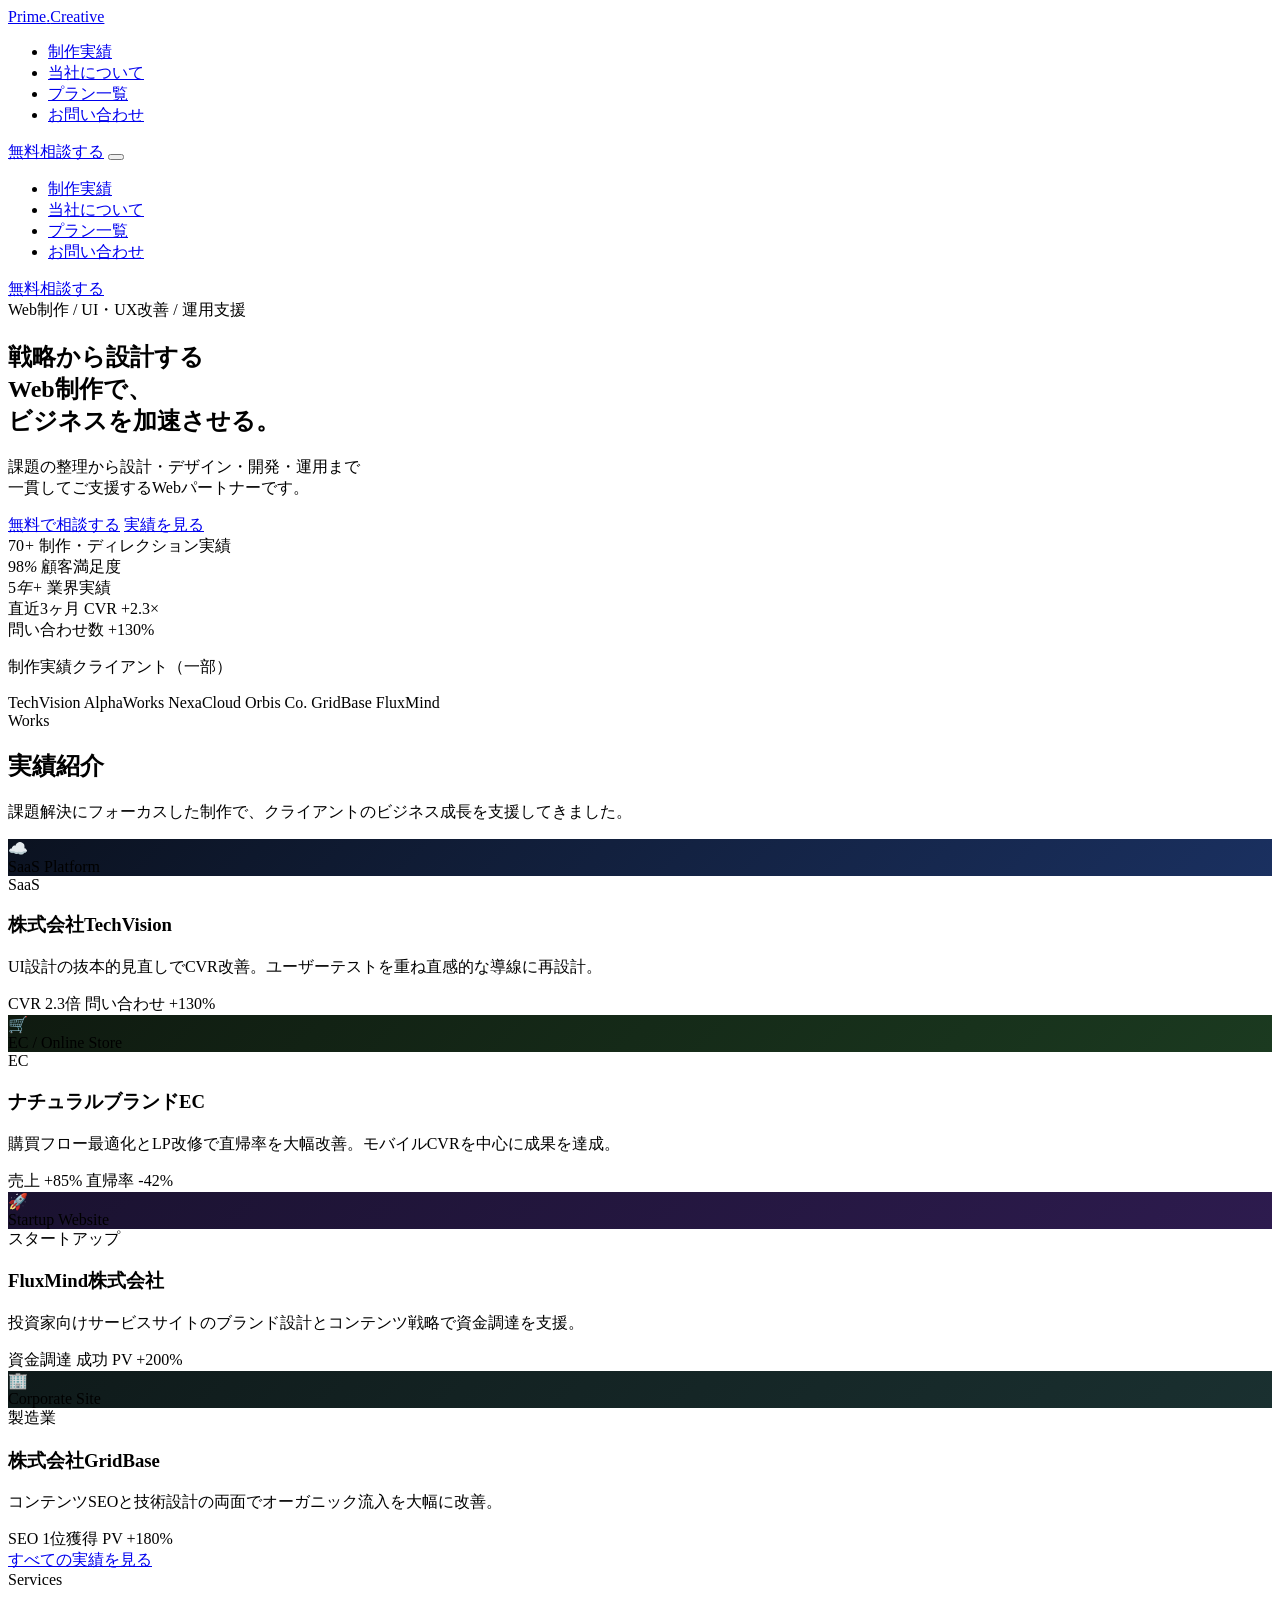
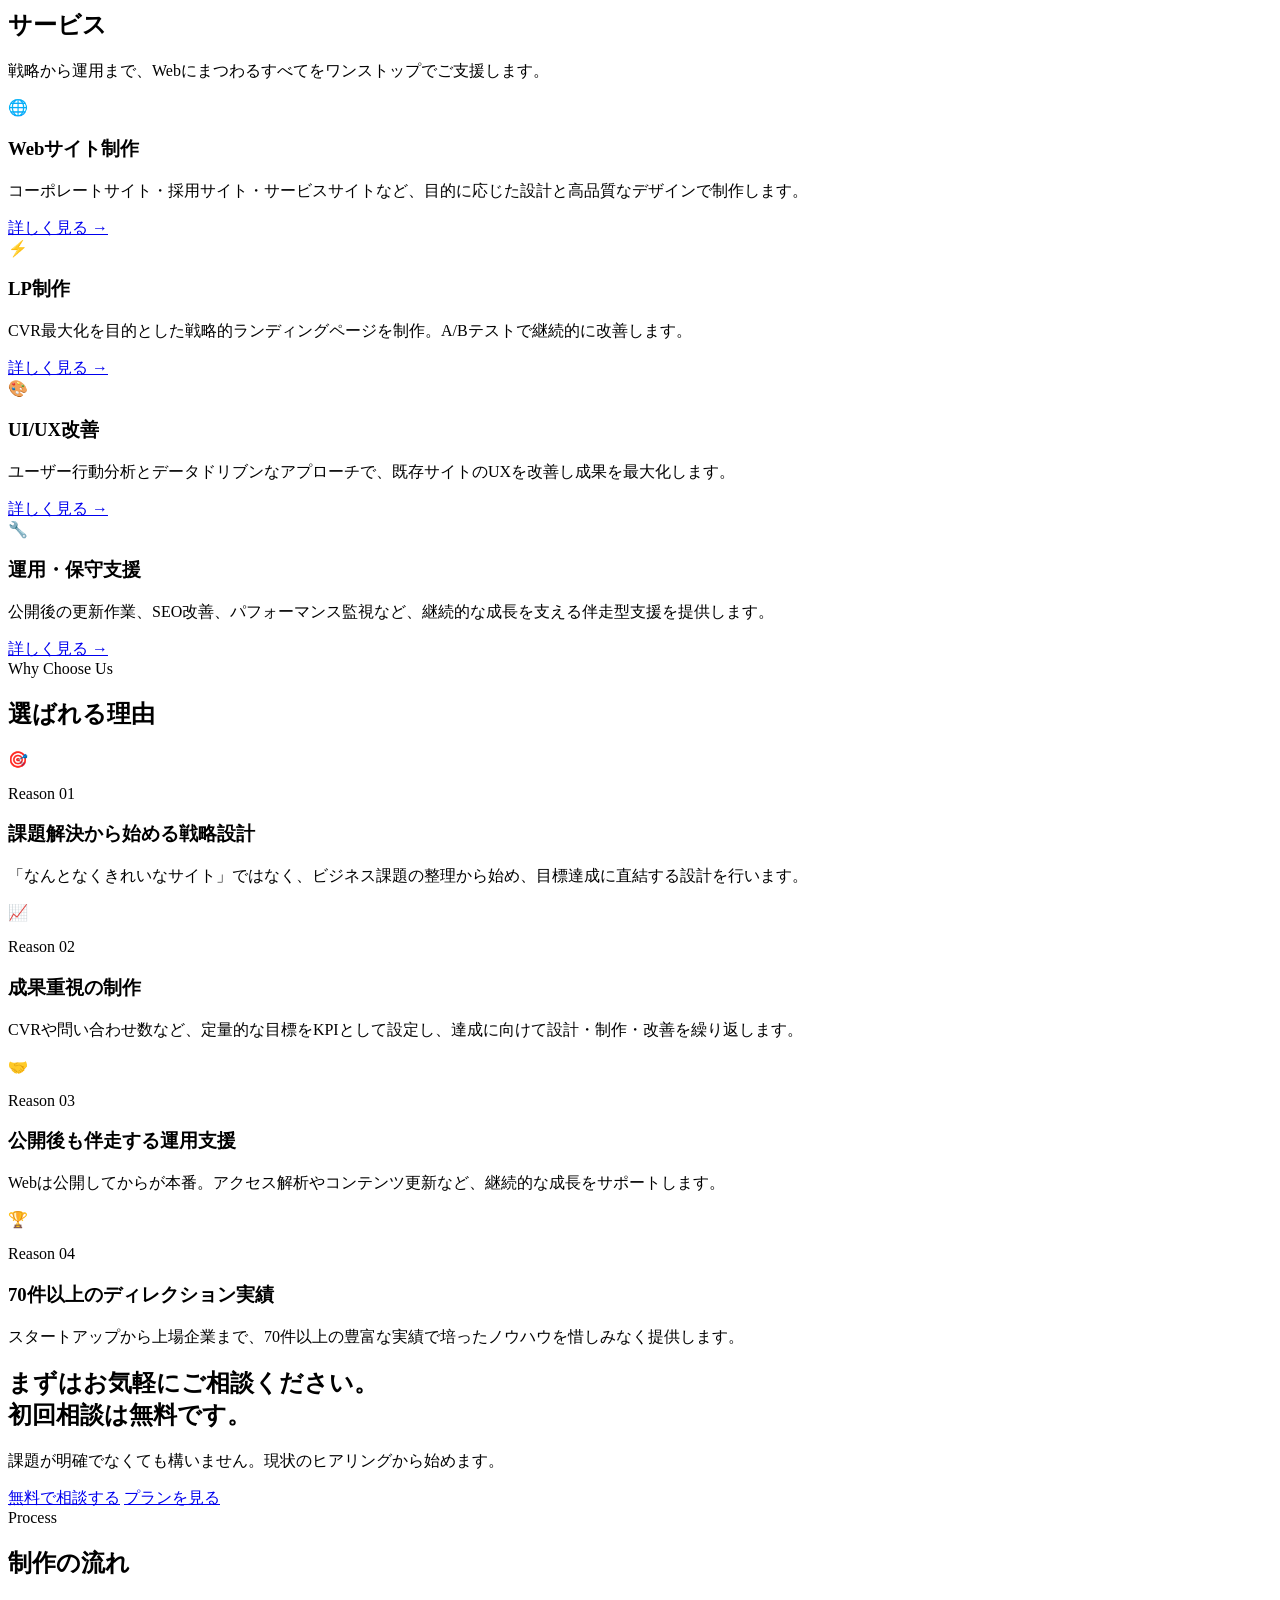
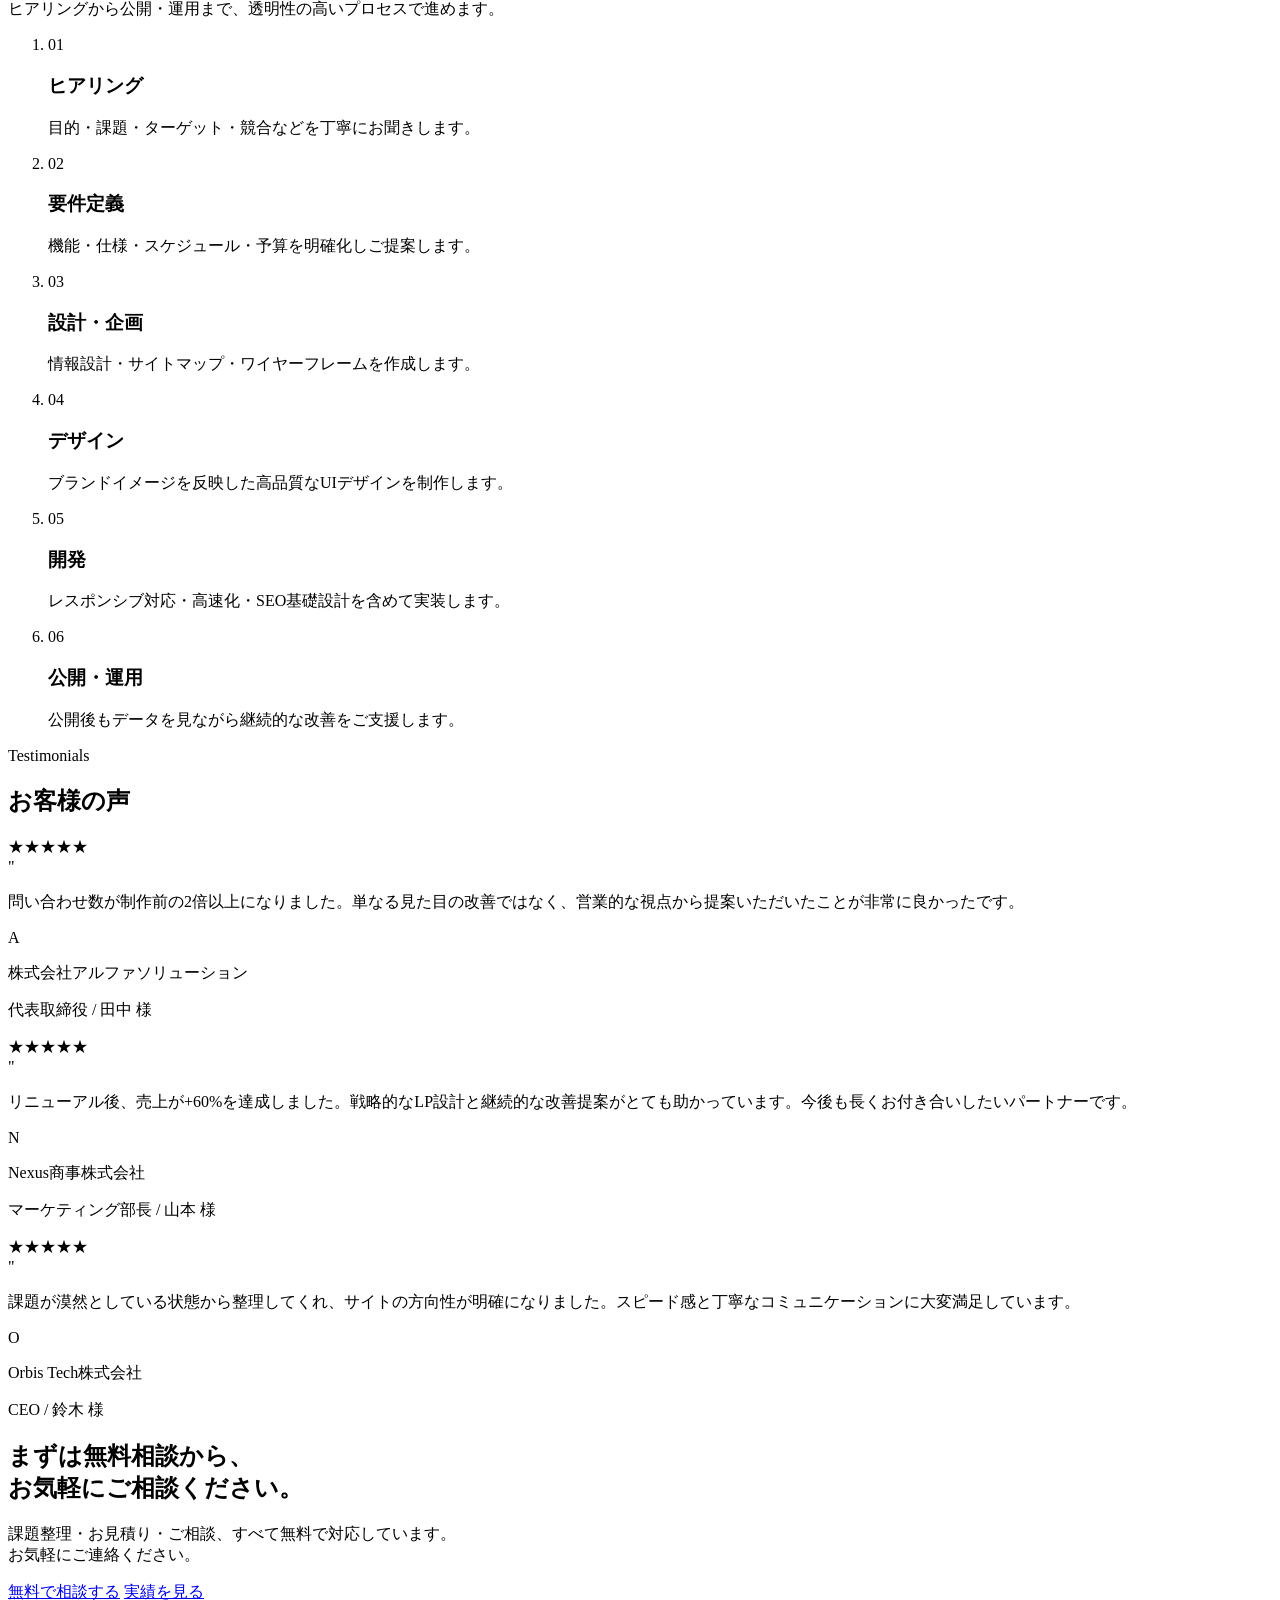
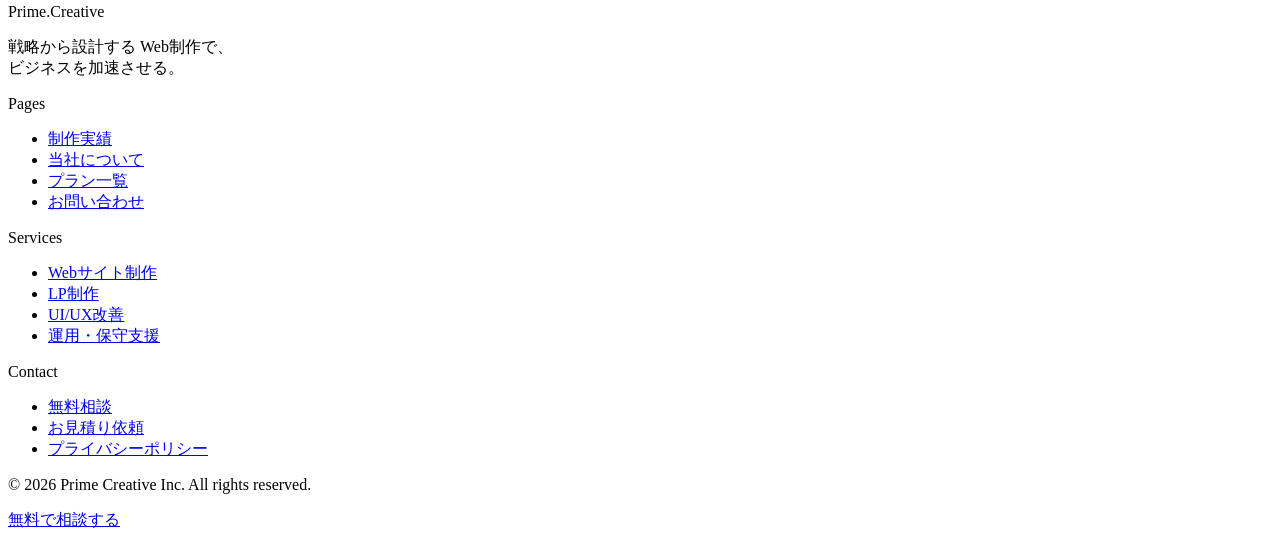
==== index.html @ 804e6212 "GA" ====
<!DOCTYPE html>
<html lang="ja">

<head>
    <meta charset="UTF-8">
    <meta name="viewport" content="width=device-width, initial-scale=1.0">
    <meta name="description" content="Prime Creative｜戦略から設計するWeb制作。課題整理・設計・デザイン・開発・運用まで一貫支援するWebパートナー。">
    <title>Prime Creative｜戦略から設計するWeb制作</title>
    <link rel="preconnect" href="https://fonts.googleapis.com">
    <link rel="preconnect" href="https://fonts.gstatic.com" crossorigin>
    <link href="https://fonts.googleapis.com/css2?family=Noto+Sans+JP:wght@400;500;700;800&family=Syne:wght@600;700;800&display=swap" rel="stylesheet">
    <link rel="stylesheet" href="css/style.css">
</head>

<body>

    <!-- ===== HEADER ===== -->
    <header class="header">
        <div class="l-container header__inner">
            <a href="index.html" class="header__logo">Prime<span class="header__logo-dot">.</span>Creative</a>
            <nav class="header__nav">
                <ul class="nav__list">
                    <li><a href="works.html">制作実績</a></li>
                    <li><a href="about.html">当社について</a></li>
                    <li><a href="plans.html">プラン一覧</a></li>
                    <li><a href="contact.html">お問い合わせ</a></li>
                </ul>
            </nav>
            <a href="contact.html" class="btn btn--primary header__cta-btn">無料相談する</a>
            <button class="header__hamburger" aria-label="メニューを開く" aria-expanded="false">
      <span></span><span></span><span></span>
    </button>
        </div>
    </header>

    <!-- Mobile nav -->
    <nav class="mobile-nav" aria-hidden="true">
        <ul class="nav__list">
            <li><a href="works.html">制作実績</a></li>
            <li><a href="about.html">当社について</a></li>
            <li><a href="plans.html">プラン一覧</a></li>
            <li><a href="contact.html">お問い合わせ</a></li>
        </ul>
        <div class="mobile-nav__cta">
            <a href="contact.html" class="btn btn--primary">無料相談する</a>
        </div>
    </nav>

    <!-- ===== FIRST VIEW ===== -->
    <section class="fv">
        <div class="fv__grid-bg"></div>
        <div class="fv__glow-1"></div>
        <div class="fv__glow-2"></div>

        <div class="l-container fv__inner">
            <!-- Content -->
            <div class="fv__content">
                <div class="fv__badge">
                    <span class="fv__badge-dot"></span>
                    <span class="fv__badge-text">Web制作 / UI・UX改善 / 運用支援</span>
                </div>
                <h1 class="fv__title">
                    戦略から設計する<br>
                    <span class="fv__title-accent">Web制作</span>で、<br> ビジネスを加速させる。
                </h1>
                <p class="fv__lead">
                    課題の整理から設計・デザイン・開発・運用まで<br> 一貫してご支援するWebパートナーです。
                </p>
                <div class="fv__cta">
                    <a href="contact.html" class="btn btn--primary btn--large">無料で相談する</a>
                    <a href="works.html" class="btn btn--secondary-light btn--large">実績を見る</a>
                </div>
                <div class="fv__stats">
                    <div class="fv__stat">
                        <span class="fv__stat-val">70<em>+</em></span>
                        <span class="fv__stat-lbl">制作・ディレクション実績</span>
                    </div>
                    <div class="fv__stat">
                        <span class="fv__stat-val">98<em>%</em></span>
                        <span class="fv__stat-lbl">顧客満足度</span>
                    </div>
                    <div class="fv__stat">
                        <span class="fv__stat-val">5<em>年+</em></span>
                        <span class="fv__stat-lbl">業界実績</span>
                    </div>
                </div>
            </div>

            <!-- Visual -->
            <div class="fv__visual">
                <div class="fv__mockup-wrap">
                    <div class="fv__pc">
                        <div class="fv__pc-bar">
                            <span></span><span></span><span></span>
                        </div>
                        <div class="fv__pc-screen">
                            <div class="fv__screen-nav">
                                <div class="fv__screen-logo"></div>
                                <div class="fv__screen-navlinks">
                                    <span></span><span></span><span></span>
                                </div>
                            </div>
                            <div class="fv__screen-hero">
                                <div class="fv__screen-h1"></div>
                                <div class="fv__screen-h2"></div>
                                <div class="fv__screen-btn"></div>
                            </div>
                            <div class="fv__screen-cards">
                                <div class="fv__screen-card"></div>
                                <div class="fv__screen-card"></div>
                                <div class="fv__screen-card"></div>
                            </div>
                        </div>
                    </div>
                    <div class="fv__float fv__float--1">
                        <span class="fv__float-lbl">直近3ヶ月</span>
                        <span class="fv__float-val">CVR +2.3×</span>
                    </div>
                    <div class="fv__float fv__float--2">
                        <span class="fv__float-lbl">問い合わせ数</span>
                        <span class="fv__float-val">+130%</span>
                    </div>
                </div>
            </div>
        </div>

        <!-- Logo strip -->
        <div class="fv__logos">
            <div class="fv__logos-inner">
                <p class="fv__logos-lbl">制作実績クライアント（一部）</p>
                <div class="fv__logos-row">
                    <span class="fv__logo-name">TechVision</span>
                    <span class="fv__logo-name">AlphaWorks</span>
                    <span class="fv__logo-name">NexaCloud</span>
                    <span class="fv__logo-name">Orbis Co.</span>
                    <span class="fv__logo-name">GridBase</span>
                    <span class="fv__logo-name">FluxMind</span>
                </div>
            </div>
        </div>
    </section>

    <!-- ===== WORKS ===== -->
    <section id="works" class="works l-section">
        <div class="l-container">
            <div class="section__header fade-in">
                <span class="section__en">Works</span>
                <h2 class="section__title">実績紹介</h2>
                <p class="section__lead">課題解決にフォーカスした制作で、クライアントのビジネス成長を支援してきました。</p>
            </div>

            <div class="works__grid">

                <!-- Card 1 -->
                <article class="card card--works fade-in delay-1">
                    <div class="card__thumb" style="background:linear-gradient(135deg,#0B1220,#1a3060);">
                        <div class="card__thumb-label">
                            <div class="card__thumb-icon">☁️</div>
                            <span class="card__thumb-type">SaaS Platform</span>
                        </div>
                    </div>
                    <div class="card__body">
                        <span class="card__category">SaaS</span>
                        <h3 class="card__title">株式会社TechVision</h3>
                        <p class="card__desc">UI設計の抜本的見直しでCVR改善。ユーザーテストを重ね直感的な導線に再設計。</p>
                        <div class="card__results">
                            <span class="card__result-tag">CVR 2.3倍</span>
                            <span class="card__result-tag">問い合わせ +130%</span>
                        </div>
                    </div>
                </article>

                <!-- Card 2 -->
                <article class="card card--works fade-in delay-2">
                    <div class="card__thumb" style="background:linear-gradient(135deg,#0F1A10,#1B3A20);">
                        <div class="card__thumb-label">
                            <div class="card__thumb-icon">🛒</div>
                            <span class="card__thumb-type">EC / Online Store</span>
                        </div>
                    </div>
                    <div class="card__body">
                        <span class="card__category">EC</span>
                        <h3 class="card__title">ナチュラルブランドEC</h3>
                        <p class="card__desc">購買フロー最適化とLP改修で直帰率を大幅改善。モバイルCVRを中心に成果を達成。</p>
                        <div class="card__results">
                            <span class="card__result-tag">売上 +85%</span>
                            <span class="card__result-tag">直帰率 -42%</span>
                        </div>
                    </div>
                </article>

                <!-- Card 3 -->
                <article class="card card--works fade-in delay-3">
                    <div class="card__thumb" style="background:linear-gradient(135deg,#1A1230,#2D1B4E);">
                        <div class="card__thumb-label">
                            <div class="card__thumb-icon">🚀</div>
                            <span class="card__thumb-type">Startup Website</span>
                        </div>
                    </div>
                    <div class="card__body">
                        <span class="card__category">スタートアップ</span>
                        <h3 class="card__title">FluxMind株式会社</h3>
                        <p class="card__desc">投資家向けサービスサイトのブランド設計とコンテンツ戦略で資金調達を支援。</p>
                        <div class="card__results">
                            <span class="card__result-tag">資金調達 成功</span>
                            <span class="card__result-tag">PV +200%</span>
                        </div>
                    </div>
                </article>

                <!-- Card 4 -->
                <article class="card card--works fade-in delay-4">
                    <div class="card__thumb" style="background:linear-gradient(135deg,#0F1A1A,#1A3030);">
                        <div class="card__thumb-label">
                            <div class="card__thumb-icon">🏢</div>
                            <span class="card__thumb-type">Corporate Site</span>
                        </div>
                    </div>
                    <div class="card__body">
                        <span class="card__category">製造業</span>
                        <h3 class="card__title">株式会社GridBase</h3>
                        <p class="card__desc">コンテンツSEOと技術設計の両面でオーガニック流入を大幅に改善。</p>
                        <div class="card__results">
                            <span class="card__result-tag">SEO 1位獲得</span>
                            <span class="card__result-tag">PV +180%</span>
                        </div>
                    </div>
                </article>

            </div>

            <div class="section__cta fade-in">
                <a href="works.html" class="btn btn--secondary">すべての実績を見る</a>
            </div>
        </div>
    </section>

    <!-- ===== SERVICE ===== -->
    <section id="service" class="service l-section">
        <div class="service__glow"></div>
        <div class="l-container">
            <div class="section__header fade-in">
                <span class="section__en">Services</span>
                <h2 class="section__title section__title--light">サービス</h2>
                <p class="section__lead section__lead--light">戦略から運用まで、Webにまつわるすべてをワンストップでご支援します。</p>
            </div>

            <div class="service__grid">

                <div class="card card--service fade-in delay-1">
                    <div class="card__icon">🌐</div>
                    <h3 class="card__title">Webサイト制作</h3>
                    <p class="card__desc">コーポレートサイト・採用サイト・サービスサイトなど、目的に応じた設計と高品質なデザインで制作します。</p>
                    <a href="plans.html" class="card__link">詳しく見る →</a>
                </div>

                <div class="card card--service fade-in delay-2">
                    <div class="card__icon">⚡</div>
                    <h3 class="card__title">LP制作</h3>
                    <p class="card__desc">CVR最大化を目的とした戦略的ランディングページを制作。A/Bテストで継続的に改善します。</p>
                    <a href="plans.html" class="card__link">詳しく見る →</a>
                </div>

                <div class="card card--service fade-in delay-3">
                    <div class="card__icon">🎨</div>
                    <h3 class="card__title">UI/UX改善</h3>
                    <p class="card__desc">ユーザー行動分析とデータドリブンなアプローチで、既存サイトのUXを改善し成果を最大化します。</p>
                    <a href="plans.html" class="card__link">詳しく見る →</a>
                </div>

                <div class="card card--service fade-in delay-4">
                    <div class="card__icon">🔧</div>
                    <h3 class="card__title">運用・保守支援</h3>
                    <p class="card__desc">公開後の更新作業、SEO改善、パフォーマンス監視など、継続的な成長を支える伴走型支援を提供します。</p>
                    <a href="plans.html" class="card__link">詳しく見る →</a>
                </div>

            </div>
        </div>
    </section>

    <!-- ===== STRENGTH ===== -->
    <section id="strength" class="strength l-section">
        <div class="l-container">
            <div class="section__header fade-in">
                <span class="section__en">Why Choose Us</span>
                <h2 class="section__title">選ばれる理由</h2>
            </div>

            <div class="strength__grid">

                <div class="strength__item fade-in delay-1">
                    <div class="strength__icon">🎯</div>
                    <p class="strength__num">Reason 01</p>
                    <h3 class="strength__title">課題解決から始める戦略設計</h3>
                    <p class="strength__text">「なんとなくきれいなサイト」ではなく、ビジネス課題の整理から始め、目標達成に直結する設計を行います。</p>
                </div>

                <div class="strength__item fade-in delay-2">
                    <div class="strength__icon">📈</div>
                    <p class="strength__num">Reason 02</p>
                    <h3 class="strength__title">成果重視の制作</h3>
                    <p class="strength__text">CVRや問い合わせ数など、定量的な目標をKPIとして設定し、達成に向けて設計・制作・改善を繰り返します。</p>
                </div>

                <div class="strength__item fade-in delay-3">
                    <div class="strength__icon">🤝</div>
                    <p class="strength__num">Reason 03</p>
                    <h3 class="strength__title">公開後も伴走する運用支援</h3>
                    <p class="strength__text">Webは公開してからが本番。アクセス解析やコンテンツ更新など、継続的な成長をサポートします。</p>
                </div>

                <div class="strength__item fade-in delay-4">
                    <div class="strength__icon">🏆</div>
                    <p class="strength__num">Reason 04</p>
                    <h3 class="strength__title">70件以上のディレクション実績</h3>
                    <p class="strength__text">スタートアップから上場企業まで、70件以上の豊富な実績で培ったノウハウを惜しみなく提供します。</p>
                </div>

            </div>
        </div>
    </section>

    <!-- ===== MID CTA ===== -->
    <section class="cta-section">
        <div class="l-container cta-section__inner">
            <h2 class="cta-section__title fade-in">まずはお気軽にご相談ください。<br>初回相談は無料です。</h2>
            <p class="cta-section__lead fade-in">課題が明確でなくても構いません。現状のヒアリングから始めます。</p>
            <div class="cta-section__btns fade-in">
                <a href="contact.html" class="btn btn--primary btn--large">無料で相談する</a>
                <a href="plans.html" class="btn btn--secondary-light">プランを見る</a>
            </div>
        </div>
    </section>

    <!-- ===== PROCESS ===== -->
    <section id="process" class="process l-section">
        <div class="process__glow"></div>
        <div class="l-container">
            <div class="section__header fade-in">
                <span class="section__en">Process</span>
                <h2 class="section__title section__title--light">制作の流れ</h2>
                <p class="section__lead section__lead--light">ヒアリングから公開・運用まで、透明性の高いプロセスで進めます。</p>
            </div>

            <ol class="process__list">
                <div class="process__connector"></div>
                <li class="process__item fade-in delay-1">
                    <span class="process__step">01</span>
                    <h3 class="process__title">ヒアリング</h3>
                    <p class="process__desc">目的・課題・ターゲット・競合などを丁寧にお聞きします。</p>
                </li>
                <li class="process__item fade-in delay-2">
                    <span class="process__step">02</span>
                    <h3 class="process__title">要件定義</h3>
                    <p class="process__desc">機能・仕様・スケジュール・予算を明確化しご提案します。</p>
                </li>
                <li class="process__item fade-in delay-3">
                    <span class="process__step">03</span>
                    <h3 class="process__title">設計・企画</h3>
                    <p class="process__desc">情報設計・サイトマップ・ワイヤーフレームを作成します。</p>
                </li>
                <li class="process__item fade-in delay-4">
                    <span class="process__step">04</span>
                    <h3 class="process__title">デザイン</h3>
                    <p class="process__desc">ブランドイメージを反映した高品質なUIデザインを制作します。</p>
                </li>
                <li class="process__item fade-in delay-5">
                    <span class="process__step">05</span>
                    <h3 class="process__title">開発</h3>
                    <p class="process__desc">レスポンシブ対応・高速化・SEO基礎設計を含めて実装します。</p>
                </li>
                <li class="process__item fade-in delay-6">
                    <span class="process__step">06</span>
                    <h3 class="process__title">公開・運用</h3>
                    <p class="process__desc">公開後もデータを見ながら継続的な改善をご支援します。</p>
                </li>
            </ol>
        </div>
    </section>

    <!-- ===== VOICE ===== -->
    <section id="voice" class="voice l-section">
        <div class="l-container">
            <div class="section__header fade-in">
                <span class="section__en">Testimonials</span>
                <h2 class="section__title">お客様の声</h2>
            </div>

            <div class="voice__grid">

                <div class="voice__item fade-in delay-1">
                    <div class="voice__stars">★★★★★</div>
                    <div class="voice__quote">"</div>
                    <p class="voice__text">問い合わせ数が制作前の2倍以上になりました。単なる見た目の改善ではなく、営業的な視点から提案いただいたことが非常に良かったです。</p>
                    <div class="voice__foot">
                        <div class="voice__avatar">A</div>
                        <div>
                            <p class="voice__company">株式会社アルファソリューション</p>
                            <p class="voice__role">代表取締役 / 田中 様</p>
                        </div>
                    </div>
                </div>

                <div class="voice__item fade-in delay-2">
                    <div class="voice__stars">★★★★★</div>
                    <div class="voice__quote">"</div>
                    <p class="voice__text">リニューアル後、売上が+60%を達成しました。戦略的なLP設計と継続的な改善提案がとても助かっています。今後も長くお付き合いしたいパートナーです。</p>
                    <div class="voice__foot">
                        <div class="voice__avatar">N</div>
                        <div>
                            <p class="voice__company">Nexus商事株式会社</p>
                            <p class="voice__role">マーケティング部長 / 山本 様</p>
                        </div>
                    </div>
                </div>

                <div class="voice__item fade-in delay-3">
                    <div class="voice__stars">★★★★★</div>
                    <div class="voice__quote">"</div>
                    <p class="voice__text">課題が漠然としている状態から整理してくれ、サイトの方向性が明確になりました。スピード感と丁寧なコミュニケーションに大変満足しています。</p>
                    <div class="voice__foot">
                        <div class="voice__avatar">O</div>
                        <div>
                            <p class="voice__company">Orbis Tech株式会社</p>
                            <p class="voice__role">CEO / 鈴木 様</p>
                        </div>
                    </div>
                </div>

            </div>
        </div>
    </section>

    <!-- ===== FINAL CTA ===== -->
    <section id="contact" class="cta-section">
        <div class="l-container cta-section__inner">
            <h2 class="cta-section__title fade-in">まずは無料相談から、<br>お気軽にご相談ください。</h2>
            <p class="cta-section__lead fade-in">課題整理・お見積り・ご相談、すべて無料で対応しています。<br>お気軽にご連絡ください。</p>
            <div class="cta-section__btns fade-in">
                <a href="contact.html" class="btn btn--primary btn--large">無料で相談する</a>
                <a href="works.html" class="btn btn--secondary-light">実績を見る</a>
            </div>
        </div>
    </section>

    <!-- ===== FOOTER ===== -->
    <footer class="footer">
        <div class="l-container footer__inner">
            <div>
                <div class="footer__logo">Prime<span class="footer__logo-dot">.</span>Creative</div>
                <p class="footer__tagline">戦略から設計する Web制作で、<br>ビジネスを加速させる。</p>
            </div>
            <div class="footer__nav-grid">
                <div>
                    <p class="footer__nav-head">Pages</p>
                    <ul class="footer__nav-list">
                        <li><a href="works.html">制作実績</a></li>
                        <li><a href="about.html">当社について</a></li>
                        <li><a href="plans.html">プラン一覧</a></li>
                        <li><a href="contact.html">お問い合わせ</a></li>
                    </ul>
                </div>
                <div>
                    <p class="footer__nav-head">Services</p>
                    <ul class="footer__nav-list">
                        <li><a href="plans.html">Webサイト制作</a></li>
                        <li><a href="plans.html">LP制作</a></li>
                        <li><a href="plans.html">UI/UX改善</a></li>
                        <li><a href="plans.html">運用・保守支援</a></li>
                    </ul>
                </div>
                <div>
                    <p class="footer__nav-head">Contact</p>
                    <ul class="footer__nav-list">
                        <li><a href="contact.html">無料相談</a></li>
                        <li><a href="contact.html">お見積り依頼</a></li>
                        <li><a href="#">プライバシーポリシー</a></li>
                    </ul>
                </div>
            </div>
        </div>
        <p class="footer__copy">© 2026 Prime Creative Inc. All rights reserved.</p>
    </footer>

    <!-- Fixed CTA (SP) -->
    <div class="fixed-cta">
        <a href="contact.html" class="btn btn--primary">無料で相談する</a>
    </div>

    <script src="js/main.js"></script>
</body>

</html>
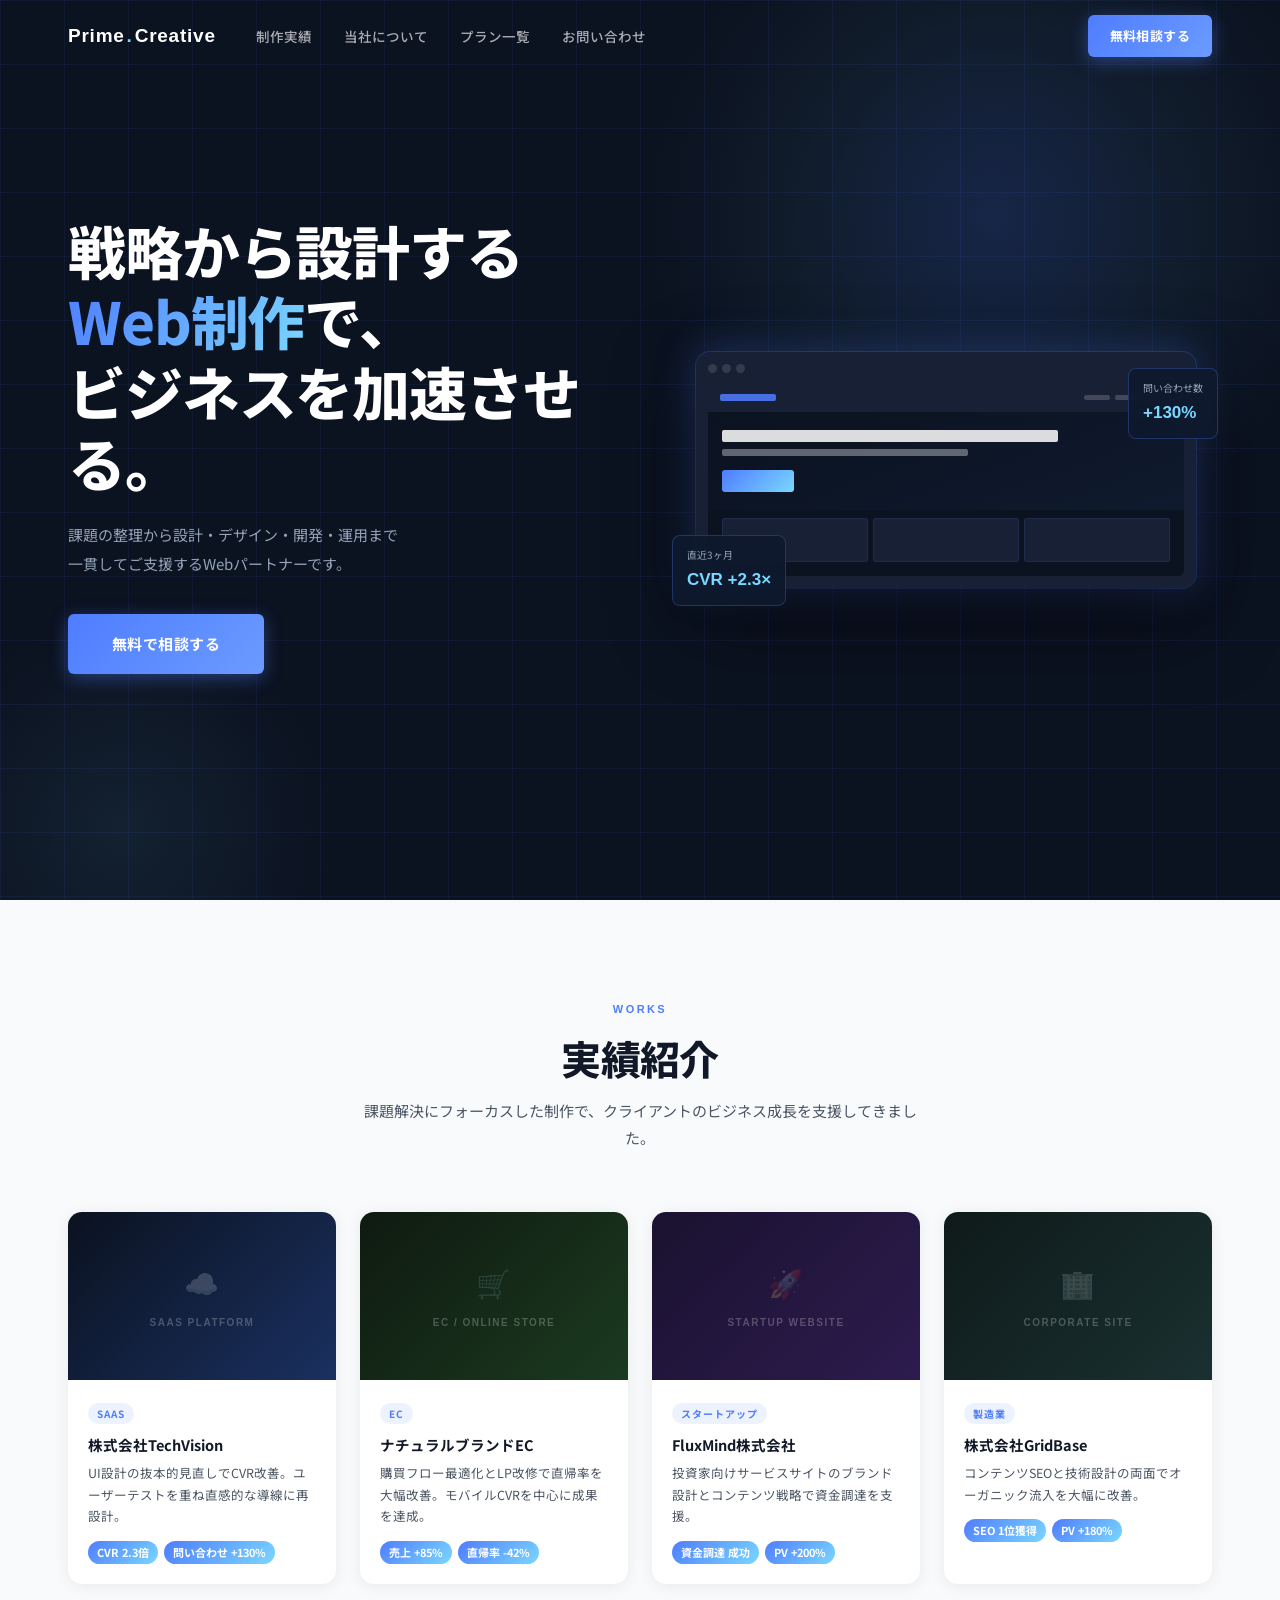
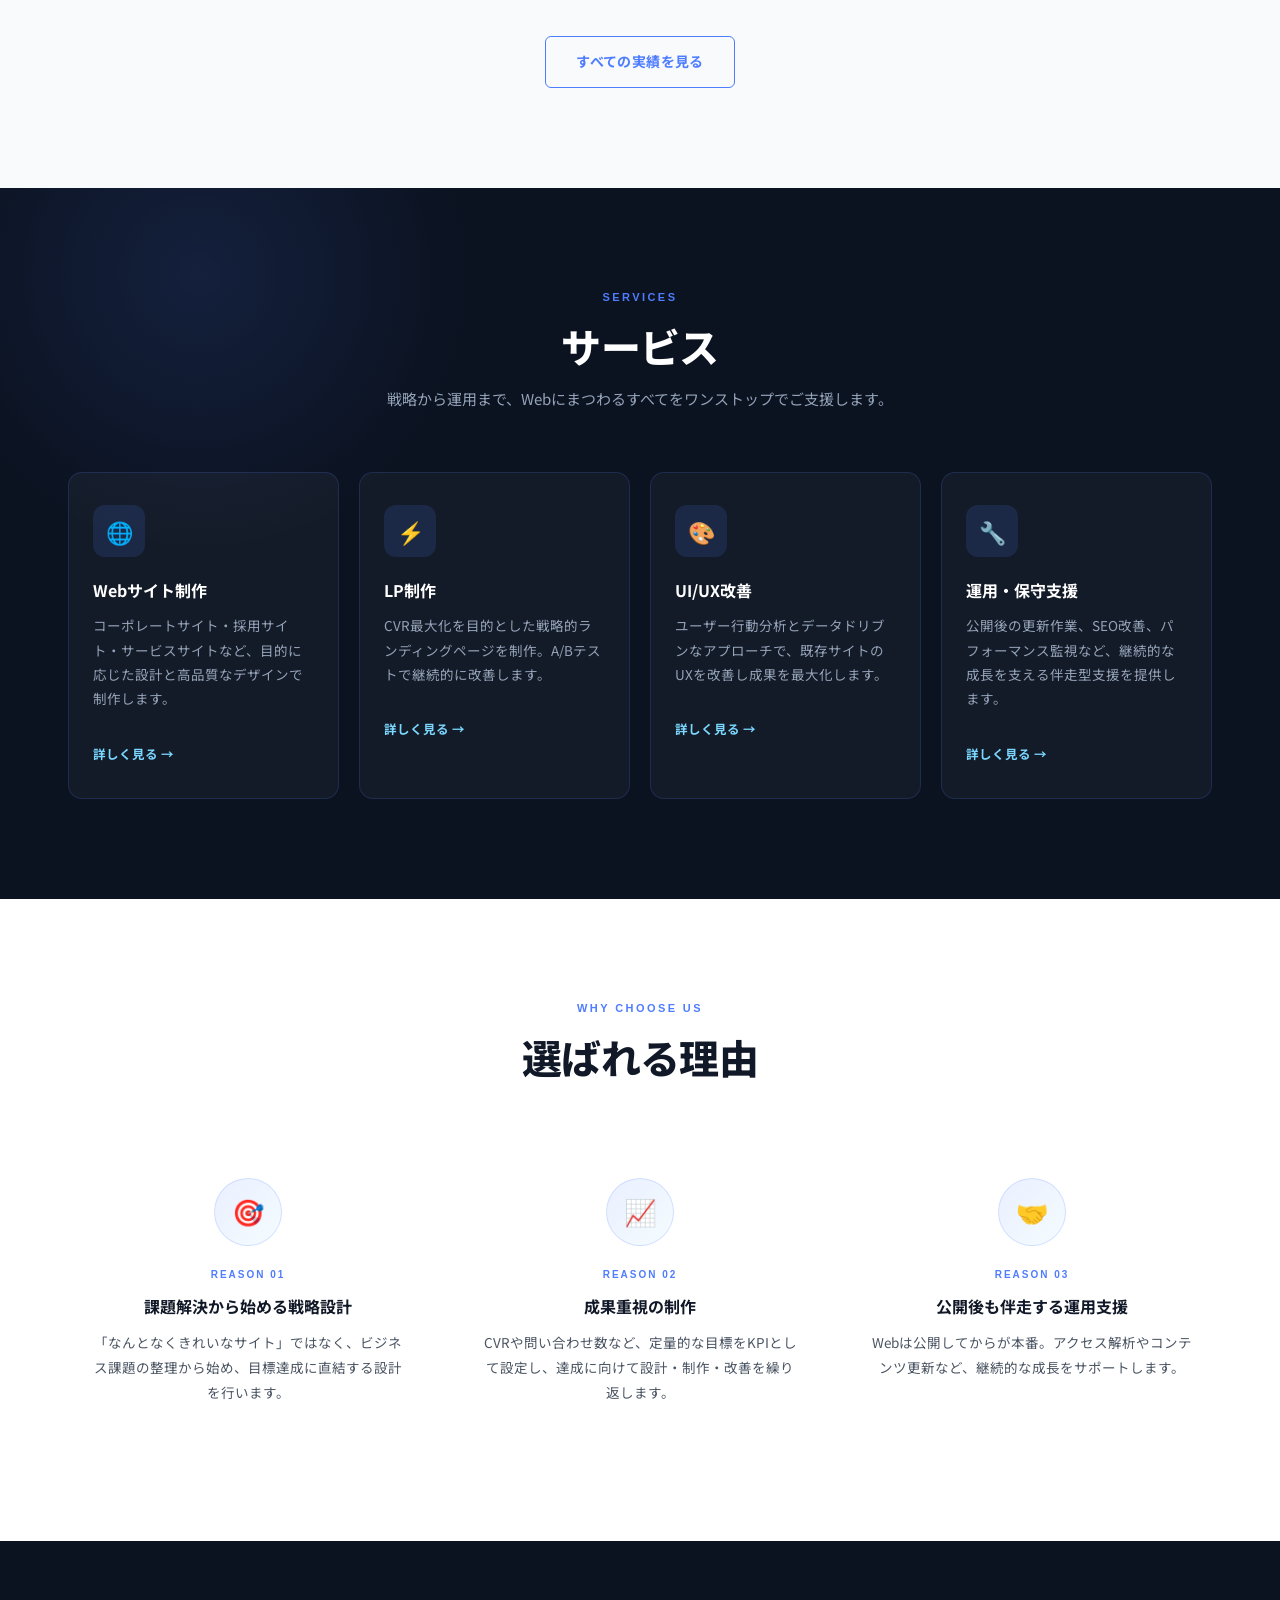
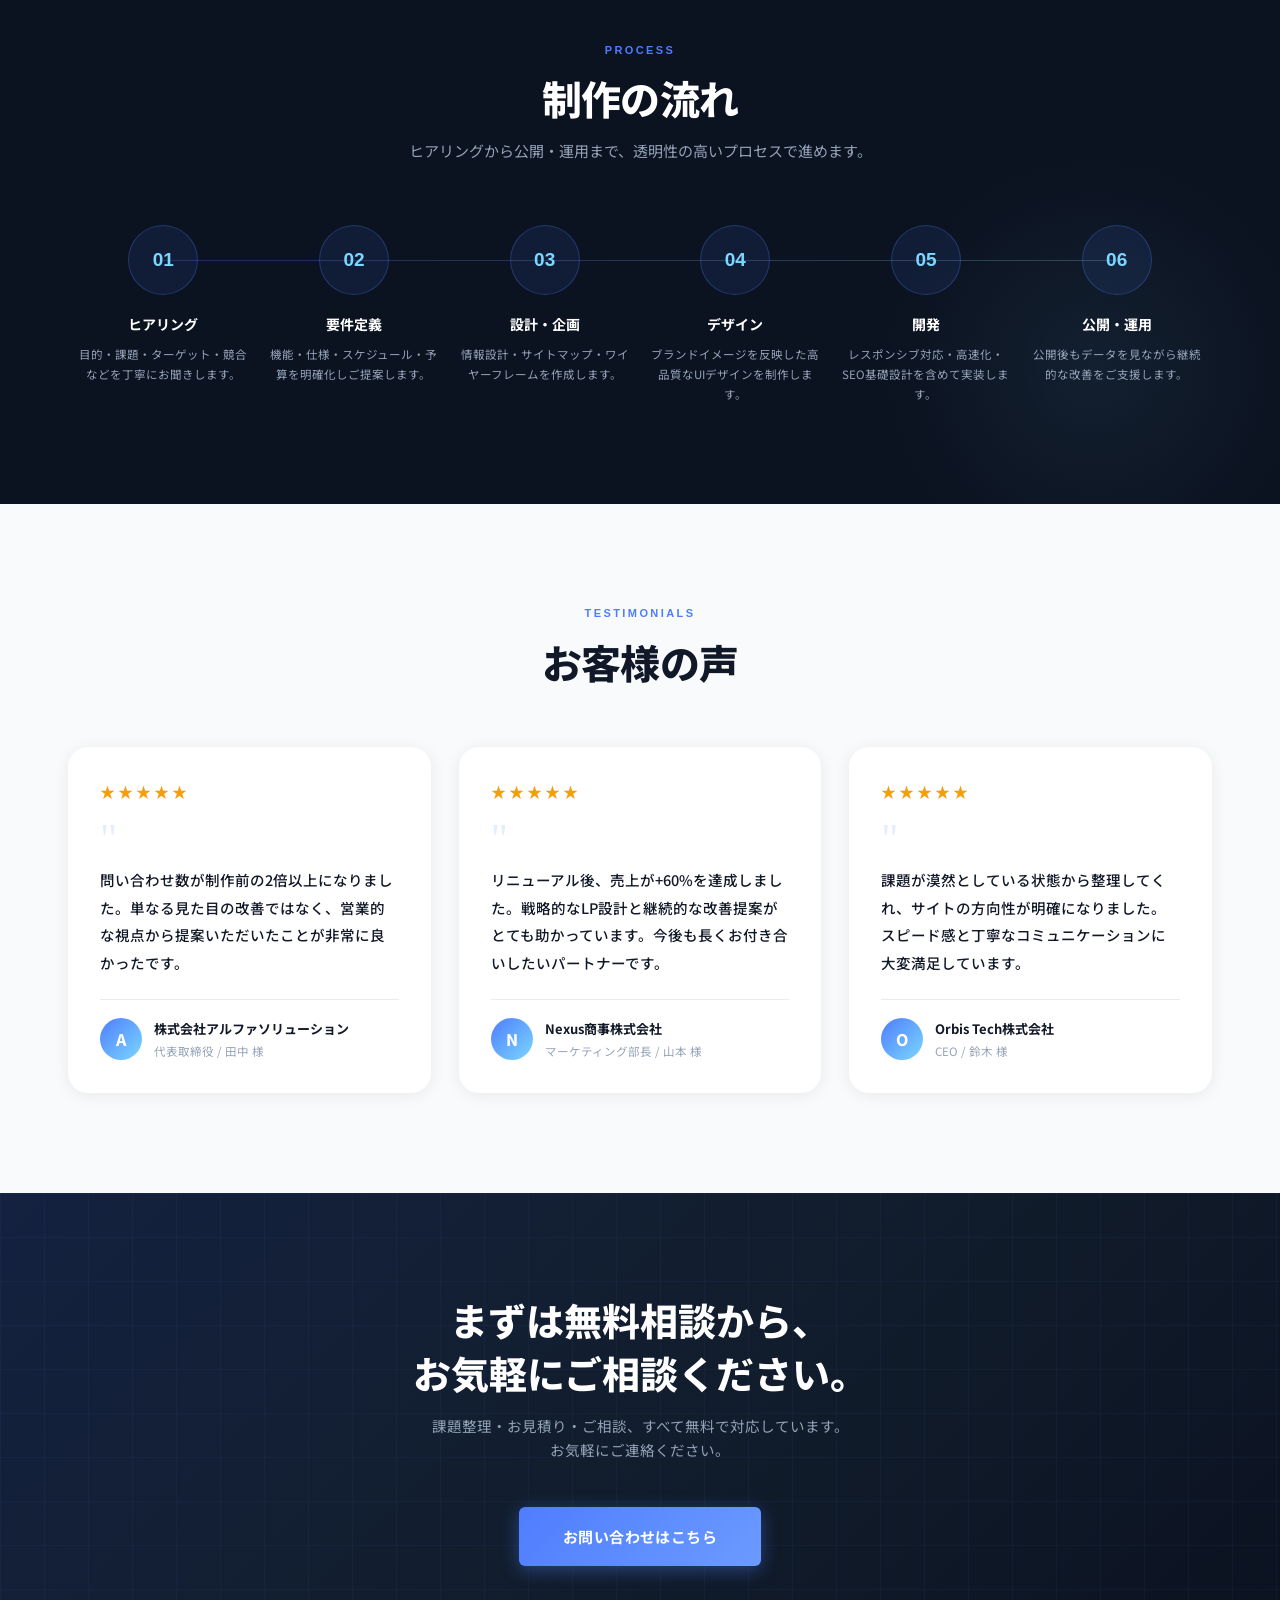
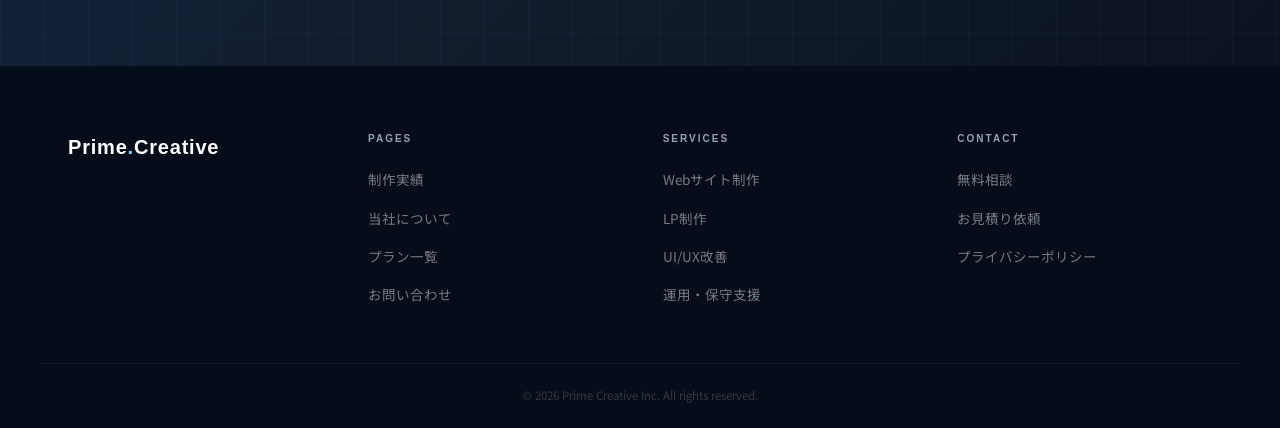
==== commit 583b8f17: "up" ====
--- a/index.html
+++ b/index.html
@@ -17,16 +17,16 @@
     <!-- ===== HEADER ===== -->
     <header class="header">
         <div class="l-container header__inner">
-            <a href="index.html" class="header__logo">Prime<span class="header__logo-dot">.</span>Creative</a>
+            <a href="/" class="header__logo">Prime<span class="header__logo-dot">.</span>Creative</a>
             <nav class="header__nav">
                 <ul class="nav__list">
-                    <li><a href="works.html">制作実績</a></li>
-                    <li><a href="about.html">当社について</a></li>
-                    <li><a href="plans.html">プラン一覧</a></li>
-                    <li><a href="contact.html">お問い合わせ</a></li>
+                    <li><a href="/works">制作実績</a></li>
+                    <li><a href="/about">当社について</a></li>
+                    <li><a href="/plans">プラン一覧</a></li>
+                    <li><a href="/contact">お問い合わせ</a></li>
                 </ul>
             </nav>
-            <a href="contact.html" class="btn btn--primary header__cta-btn">無料相談する</a>
+            <a href="/contact" class="btn btn--primary header__cta-btn">無料相談する</a>
             <button class="header__hamburger" aria-label="メニューを開く" aria-expanded="false">
       <span></span><span></span><span></span>
     </button>
@@ -36,13 +36,13 @@
     <!-- Mobile nav -->
     <nav class="mobile-nav" aria-hidden="true">
         <ul class="nav__list">
-            <li><a href="works.html">制作実績</a></li>
-            <li><a href="about.html">当社について</a></li>
-            <li><a href="plans.html">プラン一覧</a></li>
-            <li><a href="contact.html">お問い合わせ</a></li>
+            <li><a href="/works">制作実績</a></li>
+            <li><a href="/about">当社について</a></li>
+            <li><a href="/plans">プラン一覧</a></li>
+            <li><a href="/contact">お問い合わせ</a></li>
         </ul>
         <div class="mobile-nav__cta">
-            <a href="contact.html" class="btn btn--primary">無料相談する</a>
+            <a href="/contact" class="btn btn--primary">無料相談する</a>
         </div>
     </nav>
 
@@ -55,10 +55,6 @@
         <div class="l-container fv__inner">
             <!-- Content -->
             <div class="fv__content">
-                <div class="fv__badge">
-                    <span class="fv__badge-dot"></span>
-                    <span class="fv__badge-text">Web制作 / UI・UX改善 / 運用支援</span>
-                </div>
                 <h1 class="fv__title">
                     戦略から設計する<br>
                     <span class="fv__title-accent">Web制作</span>で、<br> ビジネスを加速させる。
@@ -67,22 +63,7 @@
                     課題の整理から設計・デザイン・開発・運用まで<br> 一貫してご支援するWebパートナーです。
                 </p>
                 <div class="fv__cta">
-                    <a href="contact.html" class="btn btn--primary btn--large">無料で相談する</a>
-                    <a href="works.html" class="btn btn--secondary-light btn--large">実績を見る</a>
-                </div>
-                <div class="fv__stats">
-                    <div class="fv__stat">
-                        <span class="fv__stat-val">70<em>+</em></span>
-                        <span class="fv__stat-lbl">制作・ディレクション実績</span>
-                    </div>
-                    <div class="fv__stat">
-                        <span class="fv__stat-val">98<em>%</em></span>
-                        <span class="fv__stat-lbl">顧客満足度</span>
-                    </div>
-                    <div class="fv__stat">
-                        <span class="fv__stat-val">5<em>年+</em></span>
-                        <span class="fv__stat-lbl">業界実績</span>
-                    </div>
+                    <a href="contact" class="btn btn--primary btn--large">無料で相談する</a>
                 </div>
             </div>
 
@@ -124,22 +105,8 @@
             </div>
         </div>
 
-        <!-- Logo strip -->
-        <div class="fv__logos">
-            <div class="fv__logos-inner">
-                <p class="fv__logos-lbl">制作実績クライアント（一部）</p>
-                <div class="fv__logos-row">
-                    <span class="fv__logo-name">TechVision</span>
-                    <span class="fv__logo-name">AlphaWorks</span>
-                    <span class="fv__logo-name">NexaCloud</span>
-                    <span class="fv__logo-name">Orbis Co.</span>
-                    <span class="fv__logo-name">GridBase</span>
-                    <span class="fv__logo-name">FluxMind</span>
-                </div>
-            </div>
-        </div>
-    </section>
-
+
+    </section>
     <!-- ===== WORKS ===== -->
     <section id="works" class="works l-section">
         <div class="l-container">
@@ -230,7 +197,7 @@
             </div>
 
             <div class="section__cta fade-in">
-                <a href="works.html" class="btn btn--secondary">すべての実績を見る</a>
+                <a href="works" class="btn btn--secondary">すべての実績を見る</a>
             </div>
         </div>
     </section>
@@ -251,28 +218,28 @@
                     <div class="card__icon">🌐</div>
                     <h3 class="card__title">Webサイト制作</h3>
                     <p class="card__desc">コーポレートサイト・採用サイト・サービスサイトなど、目的に応じた設計と高品質なデザインで制作します。</p>
-                    <a href="plans.html" class="card__link">詳しく見る →</a>
+                    <a href="plans" class="card__link">詳しく見る →</a>
                 </div>
 
                 <div class="card card--service fade-in delay-2">
                     <div class="card__icon">⚡</div>
                     <h3 class="card__title">LP制作</h3>
                     <p class="card__desc">CVR最大化を目的とした戦略的ランディングページを制作。A/Bテストで継続的に改善します。</p>
-                    <a href="plans.html" class="card__link">詳しく見る →</a>
+                    <a href="plans" class="card__link">詳しく見る →</a>
                 </div>
 
                 <div class="card card--service fade-in delay-3">
                     <div class="card__icon">🎨</div>
                     <h3 class="card__title">UI/UX改善</h3>
                     <p class="card__desc">ユーザー行動分析とデータドリブンなアプローチで、既存サイトのUXを改善し成果を最大化します。</p>
-                    <a href="plans.html" class="card__link">詳しく見る →</a>
+                    <a href="plans" class="card__link">詳しく見る →</a>
                 </div>
 
                 <div class="card card--service fade-in delay-4">
                     <div class="card__icon">🔧</div>
                     <h3 class="card__title">運用・保守支援</h3>
                     <p class="card__desc">公開後の更新作業、SEO改善、パフォーマンス監視など、継続的な成長を支える伴走型支援を提供します。</p>
-                    <a href="plans.html" class="card__link">詳しく見る →</a>
+                    <a href="plans" class="card__link">詳しく見る →</a>
                 </div>
 
             </div>
@@ -310,25 +277,6 @@
                     <p class="strength__text">Webは公開してからが本番。アクセス解析やコンテンツ更新など、継続的な成長をサポートします。</p>
                 </div>
 
-                <div class="strength__item fade-in delay-4">
-                    <div class="strength__icon">🏆</div>
-                    <p class="strength__num">Reason 04</p>
-                    <h3 class="strength__title">70件以上のディレクション実績</h3>
-                    <p class="strength__text">スタートアップから上場企業まで、70件以上の豊富な実績で培ったノウハウを惜しみなく提供します。</p>
-                </div>
-
-            </div>
-        </div>
-    </section>
-
-    <!-- ===== MID CTA ===== -->
-    <section class="cta-section">
-        <div class="l-container cta-section__inner">
-            <h2 class="cta-section__title fade-in">まずはお気軽にご相談ください。<br>初回相談は無料です。</h2>
-            <p class="cta-section__lead fade-in">課題が明確でなくても構いません。現状のヒアリングから始めます。</p>
-            <div class="cta-section__btns fade-in">
-                <a href="contact.html" class="btn btn--primary btn--large">無料で相談する</a>
-                <a href="plans.html" class="btn btn--secondary-light">プランを見る</a>
             </div>
         </div>
     </section>
@@ -438,8 +386,7 @@
             <h2 class="cta-section__title fade-in">まずは無料相談から、<br>お気軽にご相談ください。</h2>
             <p class="cta-section__lead fade-in">課題整理・お見積り・ご相談、すべて無料で対応しています。<br>お気軽にご連絡ください。</p>
             <div class="cta-section__btns fade-in">
-                <a href="contact.html" class="btn btn--primary btn--large">無料で相談する</a>
-                <a href="works.html" class="btn btn--secondary-light">実績を見る</a>
+                <a href="contact" class="btn btn--primary btn--large">お問い合わせはこちら</a>
             </div>
         </div>
     </section>
@@ -449,32 +396,32 @@
         <div class="l-container footer__inner">
             <div>
                 <div class="footer__logo">Prime<span class="footer__logo-dot">.</span>Creative</div>
-                <p class="footer__tagline">戦略から設計する Web制作で、<br>ビジネスを加速させる。</p>
+
             </div>
             <div class="footer__nav-grid">
                 <div>
                     <p class="footer__nav-head">Pages</p>
                     <ul class="footer__nav-list">
-                        <li><a href="works.html">制作実績</a></li>
-                        <li><a href="about.html">当社について</a></li>
-                        <li><a href="plans.html">プラン一覧</a></li>
-                        <li><a href="contact.html">お問い合わせ</a></li>
+                        <li><a href="works">制作実績</a></li>
+                        <li><a href="about">当社について</a></li>
+                        <li><a href="plans">プラン一覧</a></li>
+                        <li><a href="contact">お問い合わせ</a></li>
                     </ul>
                 </div>
                 <div>
                     <p class="footer__nav-head">Services</p>
                     <ul class="footer__nav-list">
-                        <li><a href="plans.html">Webサイト制作</a></li>
-                        <li><a href="plans.html">LP制作</a></li>
-                        <li><a href="plans.html">UI/UX改善</a></li>
-                        <li><a href="plans.html">運用・保守支援</a></li>
+                        <li><a href="plans">Webサイト制作</a></li>
+                        <li><a href="plans">LP制作</a></li>
+                        <li><a href="plans">UI/UX改善</a></li>
+                        <li><a href="plans">運用・保守支援</a></li>
                     </ul>
                 </div>
                 <div>
                     <p class="footer__nav-head">Contact</p>
                     <ul class="footer__nav-list">
-                        <li><a href="contact.html">無料相談</a></li>
-                        <li><a href="contact.html">お見積り依頼</a></li>
+                        <li><a href="contact">無料相談</a></li>
+                        <li><a href="contact">お見積り依頼</a></li>
                         <li><a href="#">プライバシーポリシー</a></li>
                     </ul>
                 </div>
@@ -485,7 +432,7 @@
 
     <!-- Fixed CTA (SP) -->
     <div class="fixed-cta">
-        <a href="contact.html" class="btn btn--primary">無料で相談する</a>
+        <a href="contact" class="btn btn--primary">無料で相談する</a>
     </div>
 
     <script src="js/main.js"></script>
--- a/css/style.css
+++ b/css/style.css
@@ -0,0 +1,2222 @@
+/* =====================================================
+   Prime Creative — style.css
+   ===================================================== */
+
+
+/* === Reset & Base === */
+
+*,
+*::before,
+*::after {
+    margin: 0;
+    padding: 0;
+    box-sizing: border-box;
+}
+
+:root {
+    --bg-dark: #0B1220;
+    --bg-dark-2: #0F1A2E;
+    --bg-dark-3: #111827;
+    --bg-card-dark: rgba(255, 255, 255, 0.04);
+    --accent: #4F7DFF;
+    --accent-sub: #7AD7FF;
+    --white: #FFFFFF;
+    --text-dark: #111827;
+    --text-mid: #4B5563;
+    --text-muted: #94A3B8;
+    --text-light: #F8FAFC;
+    --border-dark: rgba(79, 125, 255, 0.18);
+    --border-light: rgba(0, 0, 0, 0.08);
+    --shadow-sm: 0 2px 16px rgba(0, 0, 0, 0.07);
+    --shadow-md: 0 8px 32px rgba(0, 0, 0, 0.10);
+    --shadow-lg: 0 20px 60px rgba(0, 0, 0, 0.14);
+    --glow-accent: 0 0 40px rgba(79, 125, 255, 0.35);
+    --radius-sm: 8px;
+    --radius-md: 14px;
+    --radius-lg: 20px;
+    --transition: 0.28s cubic-bezier(.4, 0, .2, 1);
+    --font-display: 'Syne', sans-serif;
+    --font-body: 'Noto Sans JP', sans-serif;
+}
+
+html {
+    scroll-behavior: smooth;
+    font-size: 16px;
+}
+
+body {
+    font-family: var(--font-body);
+    color: var(--text-dark);
+    background: var(--white);
+    line-height: 1.7;
+    overflow-x: hidden;
+}
+
+img {
+    max-width: 100%;
+    height: auto;
+    display: block;
+}
+
+a {
+    text-decoration: none;
+    color: inherit;
+}
+
+ul,
+ol {
+    list-style: none;
+}
+
+button {
+    font-family: var(--font-body);
+}
+
+
+/* === Layout === */
+
+.l-container {
+    max-width: 1200px;
+    margin: 0 auto;
+    padding: 0 28px;
+}
+
+.l-section {
+    padding: 100px 0;
+}
+
+
+/* === Section Headers === */
+
+.section__header {
+    text-align: center;
+    margin-bottom: 60px;
+}
+
+.section__en {
+    font-family: var(--font-display);
+    font-size: 11px;
+    font-weight: 700;
+    letter-spacing: .22em;
+    text-transform: uppercase;
+    color: var(--accent);
+    display: block;
+    margin-bottom: 14px;
+}
+
+.section__title {
+    font-size: clamp(26px, 4vw, 40px);
+    font-weight: 800;
+    line-height: 1.25;
+    letter-spacing: -.015em;
+}
+
+.section__title--light {
+    color: var(--white);
+}
+
+.section__lead {
+    font-size: 15px;
+    color: var(--text-mid);
+    margin-top: 14px;
+    line-height: 1.85;
+    max-width: 560px;
+    margin-left: auto;
+    margin-right: auto;
+}
+
+.section__lead--light {
+    color: var(--text-muted);
+}
+
+.section__cta {
+    text-align: center;
+    margin-top: 52px;
+}
+
+
+/* === Buttons === */
+
+.btn {
+    display: inline-flex;
+    align-items: center;
+    justify-content: center;
+    gap: 8px;
+    padding: 13px 30px;
+    border-radius: 6px;
+    font-weight: 700;
+    font-size: 14px;
+    letter-spacing: .03em;
+    cursor: pointer;
+    border: none;
+    white-space: nowrap;
+    transition: var(--transition);
+}
+
+.btn--primary {
+    background: linear-gradient(135deg, var(--accent) 0%, #6B9BFF 100%);
+    color: var(--white);
+    box-shadow: 0 4px 18px rgba(79, 125, 255, .4);
+}
+
+.btn--primary:hover {
+    transform: translateY(-2px);
+    box-shadow: 0 8px 28px rgba(79, 125, 255, .55);
+}
+
+.btn--secondary {
+    background: transparent;
+    color: var(--accent);
+    border: 1.5px solid var(--accent);
+}
+
+.btn--secondary:hover {
+    background: rgba(79, 125, 255, .08);
+    transform: translateY(-2px);
+}
+
+.btn--secondary-light {
+    background: transparent;
+    color: var(--white);
+    border: 1.5px solid rgba(255, 255, 255, .4);
+}
+
+.btn--secondary-light:hover {
+    background: rgba(255, 255, 255, .08);
+    border-color: var(--white);
+    transform: translateY(-2px);
+}
+
+.btn--large {
+    padding: 17px 44px;
+    font-size: 15px;
+}
+
+
+/* === HEADER === */
+
+.header {
+    position: fixed;
+    top: 0;
+    left: 0;
+    right: 0;
+    z-index: 1000;
+    transition: background .3s, border-color .3s, backdrop-filter .3s;
+}
+
+.header--scrolled {
+    background: rgba(11, 18, 32, .96);
+    backdrop-filter: blur(14px);
+    border-bottom: 1px solid var(--border-dark);
+}
+
+.header__inner {
+    display: flex;
+    align-items: center;
+    height: 72px;
+    gap: 40px;
+}
+
+.header__logo {
+    font-family: var(--font-display);
+    font-size: 19px;
+    font-weight: 800;
+    color: var(--white);
+    letter-spacing: .04em;
+    flex-shrink: 0;
+    display: flex;
+    align-items: center;
+    gap: 2px;
+}
+
+.header__logo-dot {
+    color: var(--accent-sub);
+}
+
+.header__nav {
+    flex: 1;
+}
+
+.nav__list {
+    display: flex;
+    gap: 32px;
+}
+
+.nav__list a {
+    font-size: 13.5px;
+    font-weight: 500;
+    color: rgba(255, 255, 255, .65);
+    transition: var(--transition);
+    position: relative;
+    padding-bottom: 2px;
+}
+
+.nav__list a::after {
+    content: '';
+    position: absolute;
+    bottom: -3px;
+    left: 0;
+    width: 0;
+    height: 1.5px;
+    background: var(--accent-sub);
+    transition: var(--transition);
+}
+
+.nav__list a:hover {
+    color: var(--white);
+}
+
+.nav__list a:hover::after {
+    width: 100%;
+}
+
+.nav__list a.is-current {
+    color: var(--accent-sub);
+}
+
+.nav__list a.is-current::after {
+    width: 100%;
+}
+
+.header__cta-btn {
+    flex-shrink: 0;
+    padding: 10px 22px;
+    font-size: 13px;
+}
+
+.header__hamburger {
+    display: none;
+    flex-direction: column;
+    gap: 5px;
+    cursor: pointer;
+    padding: 6px;
+    margin-left: auto;
+}
+
+.header__hamburger span {
+    display: block;
+    width: 24px;
+    height: 2px;
+    background: var(--white);
+    border-radius: 2px;
+    transition: var(--transition);
+}
+
+.header__hamburger.is-open span:nth-child(1) {
+    transform: translateY(7px) rotate(45deg);
+}
+
+.header__hamburger.is-open span:nth-child(2) {
+    opacity: 0;
+    transform: scaleX(0);
+}
+
+.header__hamburger.is-open span:nth-child(3) {
+    transform: translateY(-7px) rotate(-45deg);
+}
+
+
+/* Mobile nav */
+
+.mobile-nav {
+    display: none;
+    position: fixed;
+    top: 72px;
+    left: 0;
+    right: 0;
+    background: rgba(11, 18, 32, .98);
+    backdrop-filter: blur(14px);
+    border-bottom: 1px solid var(--border-dark);
+    z-index: 999;
+    padding: 8px 0 16px;
+}
+
+.mobile-nav.is-open {
+    display: block;
+}
+
+.mobile-nav .nav__list {
+    flex-direction: column;
+    gap: 0;
+    padding: 0 28px;
+}
+
+.mobile-nav .nav__list li {
+    border-bottom: 1px solid rgba(255, 255, 255, .05);
+}
+
+.mobile-nav .nav__list a {
+    display: block;
+    padding: 16px 0;
+    font-size: 15px;
+}
+
+.mobile-nav__cta {
+    padding: 16px 28px 0;
+}
+
+.mobile-nav__cta .btn {
+    width: 100%;
+    justify-content: center;
+}
+
+
+/* === FIRST VIEW === */
+
+.fv {
+    min-height: 100vh;
+    background: var(--bg-dark);
+    display: flex;
+    align-items: center;
+    padding: 120px 0 80px;
+    position: relative;
+    overflow: hidden;
+}
+
+.fv__grid-bg {
+    position: absolute;
+    inset: 0;
+    pointer-events: none;
+    background-image: linear-gradient(rgba(79, 125, 255, .07) 1px, transparent 1px), linear-gradient(90deg, rgba(79, 125, 255, .07) 1px, transparent 1px);
+    background-size: 64px 64px;
+}
+
+.fv__glow-1 {
+    position: absolute;
+    top: -15%;
+    right: -5%;
+    width: 700px;
+    height: 700px;
+    pointer-events: none;
+    background: radial-gradient(circle, rgba(79, 125, 255, .18) 0%, rgba(122, 215, 255, .05) 40%, transparent 70%);
+}
+
+.fv__glow-2 {
+    position: absolute;
+    bottom: -20%;
+    left: -10%;
+    width: 500px;
+    height: 500px;
+    pointer-events: none;
+    background: radial-gradient(circle, rgba(122, 215, 255, .08) 0%, transparent 60%);
+}
+
+.fv__inner {
+    position: relative;
+    z-index: 1;
+    display: grid;
+    grid-template-columns: 1fr 1fr;
+    gap: 80px;
+    align-items: center;
+}
+
+.fv__badge {
+    display: inline-flex;
+    align-items: center;
+    gap: 8px;
+    background: rgba(79, 125, 255, .12);
+    border: 1px solid rgba(79, 125, 255, .3);
+    border-radius: 100px;
+    padding: 5px 14px;
+    margin-bottom: 28px;
+}
+
+.fv__badge-dot {
+    width: 6px;
+    height: 6px;
+    border-radius: 50%;
+    background: var(--accent-sub);
+    animation: blink 2s ease-in-out infinite;
+}
+
+@keyframes blink {
+    0%,
+    100% {
+        opacity: 1
+    }
+    50% {
+        opacity: .3
+    }
+}
+
+.fv__badge-text {
+    font-size: 11.5px;
+    font-weight: 700;
+    color: var(--accent-sub);
+    letter-spacing: .06em;
+}
+
+.fv__title {
+    font-size: clamp(34px, 5vw, 58px);
+    font-weight: 800;
+    color: var(--white);
+    line-height: 1.22;
+    letter-spacing: -.02em;
+    margin-bottom: 22px;
+}
+
+.fv__title-accent {
+    background: linear-gradient(120deg, var(--accent), var(--accent-sub));
+    -webkit-background-clip: text;
+    -webkit-text-fill-color: transparent;
+    background-clip: text;
+}
+
+.fv__lead {
+    font-size: 15px;
+    color: var(--text-muted);
+    line-height: 1.95;
+    margin-bottom: 36px;
+}
+
+.fv__cta {
+    display: flex;
+    gap: 14px;
+    flex-wrap: wrap;
+    margin-bottom: 52px;
+}
+
+.fv__stats {
+    display: flex;
+    gap: 36px;
+    padding-top: 36px;
+    border-top: 1px solid rgba(255, 255, 255, .07);
+}
+
+.fv__stat-val {
+    font-family: var(--font-display);
+    font-size: 34px;
+    font-weight: 800;
+    color: var(--white);
+    line-height: 1;
+    display: block;
+}
+
+.fv__stat-val em {
+    color: var(--accent-sub);
+    font-style: normal;
+}
+
+.fv__stat-lbl {
+    font-size: 11px;
+    color: var(--text-muted);
+    display: block;
+    margin-top: 5px;
+}
+
+
+/* FV Visual – CSS Mockup */
+
+.fv__visual {
+    position: relative;
+    display: flex;
+    justify-content: center;
+}
+
+.fv__mockup-wrap {
+    position: relative;
+    width: 100%;
+    max-width: 500px;
+}
+
+.fv__pc {
+    background: #182035;
+    border-radius: 14px;
+    padding: 12px;
+    box-shadow: 0 28px 80px rgba(0, 0, 0, .55), 0 0 0 1px rgba(79, 125, 255, .25), var(--glow-accent);
+}
+
+.fv__pc-bar {
+    display: flex;
+    gap: 5px;
+    margin-bottom: 9px;
+}
+
+.fv__pc-bar span {
+    width: 9px;
+    height: 9px;
+    border-radius: 50%;
+    background: rgba(255, 255, 255, .12);
+}
+
+.fv__pc-screen {
+    background: var(--bg-dark);
+    border-radius: 6px;
+    overflow: hidden;
+}
+
+.fv__screen-nav {
+    background: #182035;
+    height: 30px;
+    display: flex;
+    align-items: center;
+    padding: 0 12px;
+    gap: 8px;
+}
+
+.fv__screen-logo {
+    width: 56px;
+    height: 7px;
+    background: var(--accent);
+    border-radius: 2px;
+    opacity: .85;
+}
+
+.fv__screen-navlinks {
+    display: flex;
+    gap: 5px;
+    margin-left: auto;
+}
+
+.fv__screen-navlinks span {
+    width: 26px;
+    height: 5px;
+    background: rgba(255, 255, 255, .18);
+    border-radius: 2px;
+}
+
+.fv__screen-hero {
+    padding: 18px 14px;
+    background: linear-gradient(160deg, #0B1220, #0F1A2E);
+}
+
+.fv__screen-h1 {
+    height: 12px;
+    background: rgba(255, 255, 255, .85);
+    border-radius: 2px;
+    width: 75%;
+    margin-bottom: 7px;
+}
+
+.fv__screen-h2 {
+    height: 7px;
+    background: rgba(255, 255, 255, .35);
+    border-radius: 2px;
+    width: 55%;
+    margin-bottom: 14px;
+}
+
+.fv__screen-btn {
+    width: 72px;
+    height: 22px;
+    background: linear-gradient(135deg, var(--accent), var(--accent-sub));
+    border-radius: 3px;
+}
+
+.fv__screen-cards {
+    display: grid;
+    grid-template-columns: repeat(3, 1fr);
+    gap: 5px;
+    padding: 8px 14px 14px;
+}
+
+.fv__screen-card {
+    height: 44px;
+    background: #182035;
+    border-radius: 3px;
+    border: 1px solid rgba(79, 125, 255, .12);
+}
+
+.fv__float {
+    position: absolute;
+    background: rgba(15, 26, 46, .92);
+    backdrop-filter: blur(8px);
+    border: 1px solid rgba(79, 125, 255, .28);
+    border-radius: var(--radius-sm);
+    padding: 10px 14px;
+    color: var(--white);
+    white-space: nowrap;
+}
+
+.fv__float--1 {
+    bottom: -18px;
+    left: -24px;
+    animation: floatY 3.2s ease-in-out infinite;
+}
+
+.fv__float--2 {
+    top: 16px;
+    right: -22px;
+    animation: floatY 3.2s ease-in-out infinite 1.6s;
+}
+
+.fv__float-lbl {
+    font-size: 10px;
+    color: var(--text-muted);
+    display: block;
+    margin-bottom: 2px;
+}
+
+.fv__float-val {
+    font-family: var(--font-display);
+    font-size: 17px;
+    font-weight: 800;
+    color: var(--accent-sub);
+}
+
+@keyframes floatY {
+    0%,
+    100% {
+        transform: translateY(0)
+    }
+    50% {
+        transform: translateY(-8px)
+    }
+}
+
+
+/* Logo strip */
+
+.fv__logos {
+    padding-top: 60px;
+    position: relative;
+    z-index: 1;
+}
+
+.fv__logos-inner {
+    max-width: 1200px;
+    margin: 0 auto;
+    padding: 0 28px;
+}
+
+.fv__logos-lbl {
+    font-size: 11px;
+    color: var(--text-muted);
+    letter-spacing: .12em;
+    text-transform: uppercase;
+    text-align: center;
+    margin-bottom: 20px;
+}
+
+.fv__logos-row {
+    display: flex;
+    gap: 48px;
+    justify-content: center;
+    flex-wrap: wrap;
+}
+
+.fv__logo-name {
+    font-family: var(--font-display);
+    font-size: 13px;
+    font-weight: 700;
+    color: rgba(255, 255, 255, .18);
+    letter-spacing: .1em;
+    text-transform: uppercase;
+}
+
+
+/* === WORKS SECTION (top page) === */
+
+.works {
+    background: #F8FAFC;
+}
+
+.works__grid {
+    display: grid;
+    grid-template-columns: repeat(4, 1fr);
+    gap: 24px;
+}
+
+
+/* card--works */
+
+.card--works {
+    background: var(--white);
+    border-radius: var(--radius-md);
+    overflow: hidden;
+    box-shadow: var(--shadow-sm);
+    transition: var(--transition);
+    cursor: pointer;
+}
+
+.card--works:hover {
+    transform: translateY(-6px);
+    box-shadow: var(--shadow-lg);
+}
+
+.card__thumb {
+    aspect-ratio: 16/10;
+    overflow: hidden;
+    display: flex;
+    align-items: center;
+    justify-content: center;
+    font-family: var(--font-display);
+    font-size: 11px;
+    font-weight: 700;
+    letter-spacing: .12em;
+    color: rgba(255, 255, 255, .4);
+    transition: var(--transition);
+    position: relative;
+}
+
+.card__thumb-label {
+    position: absolute;
+    inset: 0;
+    display: flex;
+    flex-direction: column;
+    align-items: center;
+    justify-content: center;
+    gap: 6px;
+}
+
+.card__thumb-icon {
+    font-size: 28px;
+    opacity: .5;
+}
+
+.card__thumb-type {
+    font-size: 10px;
+    letter-spacing: .15em;
+    text-transform: uppercase;
+    opacity: .6;
+}
+
+.card--works:hover .card__thumb {
+    filter: brightness(1.08);
+}
+
+.card__body {
+    padding: 18px 20px 20px;
+}
+
+.card__category {
+    display: inline-block;
+    font-size: 10px;
+    font-weight: 700;
+    letter-spacing: .1em;
+    text-transform: uppercase;
+    color: var(--accent);
+    background: rgba(79, 125, 255, .1);
+    padding: 2px 9px;
+    border-radius: 100px;
+    margin-bottom: 10px;
+}
+
+.card__title {
+    font-size: 14.5px;
+    font-weight: 700;
+    color: var(--text-dark);
+    margin-bottom: 7px;
+    line-height: 1.45;
+}
+
+.card__desc {
+    font-size: 12.5px;
+    color: var(--text-mid);
+    line-height: 1.75;
+    margin-bottom: 14px;
+}
+
+.card__results {
+    display: flex;
+    gap: 6px;
+    flex-wrap: wrap;
+}
+
+.card__result-tag {
+    font-size: 11px;
+    font-weight: 700;
+    color: var(--white);
+    background: linear-gradient(135deg, var(--accent), var(--accent-sub));
+    padding: 2px 9px;
+    border-radius: 100px;
+}
+
+
+/* === SERVICE SECTION === */
+
+.service {
+    background: var(--bg-dark);
+    position: relative;
+    overflow: hidden;
+}
+
+.service__glow {
+    position: absolute;
+    top: -30%;
+    left: -8%;
+    width: 600px;
+    height: 600px;
+    pointer-events: none;
+    background: radial-gradient(circle, rgba(79, 125, 255, .13) 0%, transparent 65%);
+}
+
+.service__grid {
+    display: grid;
+    grid-template-columns: repeat(4, 1fr);
+    gap: 20px;
+}
+
+.card--service {
+    background: var(--bg-card-dark);
+    border: 1px solid var(--border-dark);
+    border-radius: var(--radius-md);
+    padding: 32px 24px;
+    transition: var(--transition);
+    cursor: pointer;
+}
+
+.card--service:hover {
+    background: rgba(79, 125, 255, .07);
+    border-color: rgba(79, 125, 255, .4);
+    transform: translateY(-4px);
+    box-shadow: 0 16px 40px rgba(79, 125, 255, .10);
+}
+
+.card--service .card__icon {
+    width: 52px;
+    height: 52px;
+    border-radius: 12px;
+    background: rgba(79, 125, 255, .14);
+    display: flex;
+    align-items: center;
+    justify-content: center;
+    font-size: 22px;
+    margin-bottom: 22px;
+}
+
+.card--service .card__title {
+    color: var(--white);
+    font-size: 16px;
+    margin-bottom: 11px;
+}
+
+.card--service .card__desc {
+    color: var(--text-muted);
+    font-size: 13.5px;
+    line-height: 1.8;
+}
+
+.card--service .card__link {
+    display: inline-flex;
+    align-items: center;
+    gap: 5px;
+    margin-top: 18px;
+    font-size: 12.5px;
+    font-weight: 700;
+    color: var(--accent-sub);
+    transition: var(--transition);
+}
+
+.card--service:hover .card__link {
+    gap: 8px;
+}
+
+
+/* === STRENGTH SECTION === */
+
+.strength {
+    background: var(--white);
+}
+
+.strength__grid {
+    display: grid;
+    grid-template-columns: repeat(3, 1fr);
+    gap: 32px;
+}
+
+.strength__item {
+    text-align: center;
+    padding: 36px 20px;
+    border-radius: var(--radius-md);
+    transition: var(--transition);
+}
+
+.strength__item:hover {
+    background: #F1F5FF;
+}
+
+.strength__icon {
+    width: 68px;
+    height: 68px;
+    border-radius: 50%;
+    background: linear-gradient(135deg, rgba(79, 125, 255, .12), rgba(122, 215, 255, .08));
+    border: 1px solid rgba(79, 125, 255, .18);
+    display: flex;
+    align-items: center;
+    justify-content: center;
+    margin: 0 auto 20px;
+    font-size: 26px;
+}
+
+.strength__num {
+    font-family: var(--font-display);
+    font-size: 10px;
+    font-weight: 700;
+    letter-spacing: .2em;
+    color: var(--accent);
+    text-transform: uppercase;
+    margin-bottom: 10px;
+}
+
+.strength__title {
+    font-size: 16px;
+    font-weight: 700;
+    color: var(--text-dark);
+    margin-bottom: 10px;
+}
+
+.strength__text {
+    font-size: 13.5px;
+    color: var(--text-mid);
+    line-height: 1.85;
+}
+
+
+/* === PROCESS SECTION === */
+
+.process {
+    background: var(--bg-dark);
+    position: relative;
+    overflow: hidden;
+}
+
+.process__glow {
+    position: absolute;
+    bottom: -20%;
+    right: -5%;
+    width: 500px;
+    height: 500px;
+    pointer-events: none;
+    background: radial-gradient(circle, rgba(122, 215, 255, .07) 0%, transparent 60%);
+}
+
+.process__list {
+    display: grid;
+    grid-template-columns: repeat(6, 1fr);
+    position: relative;
+}
+
+.process__connector {
+    position: absolute;
+    top: 35px;
+    left: calc(100%/12);
+    right: calc(100%/12);
+    height: 1px;
+    background: linear-gradient(90deg, var(--accent), var(--accent-sub));
+    opacity: .25;
+    pointer-events: none;
+}
+
+.process__item {
+    text-align: center;
+    padding: 0 10px;
+    position: relative;
+}
+
+.process__step {
+    display: inline-flex;
+    align-items: center;
+    justify-content: center;
+    width: 70px;
+    height: 70px;
+    border-radius: 50%;
+    background: rgba(79, 125, 255, .1);
+    border: 1px solid rgba(79, 125, 255, .28);
+    font-family: var(--font-display);
+    font-size: 19px;
+    font-weight: 800;
+    color: var(--accent-sub);
+    margin-bottom: 18px;
+    position: relative;
+    z-index: 1;
+    transition: var(--transition);
+}
+
+.process__item:hover .process__step {
+    background: rgba(79, 125, 255, .2);
+    border-color: var(--accent);
+    box-shadow: var(--glow-accent);
+}
+
+.process__title {
+    font-size: 14px;
+    font-weight: 700;
+    color: var(--white);
+    margin-bottom: 7px;
+}
+
+.process__desc {
+    font-size: 11.5px;
+    color: var(--text-muted);
+    line-height: 1.75;
+}
+
+
+/* === VOICE SECTION === */
+
+.voice {
+    background: #F8FAFC;
+}
+
+.voice__grid {
+    display: grid;
+    grid-template-columns: repeat(3, 1fr);
+    gap: 28px;
+}
+
+.voice__item {
+    background: var(--white);
+    border-radius: var(--radius-lg);
+    padding: 32px;
+    box-shadow: var(--shadow-sm);
+    transition: var(--transition);
+    position: relative;
+}
+
+.voice__item:hover {
+    transform: translateY(-4px);
+    box-shadow: var(--shadow-lg);
+}
+
+.voice__stars {
+    color: #F59E0B;
+    letter-spacing: 3px;
+    font-size: 15px;
+    margin-bottom: 14px;
+}
+
+.voice__quote {
+    font-size: 42px;
+    line-height: 1;
+    color: rgba(79, 125, 255, .15);
+    font-family: Georgia, serif;
+    margin-bottom: 6px;
+}
+
+.voice__text {
+    font-size: 14.5px;
+    line-height: 1.9;
+    color: var(--text-dark);
+    font-weight: 500;
+    margin-bottom: 22px;
+}
+
+.voice__foot {
+    display: flex;
+    align-items: center;
+    gap: 12px;
+    padding-top: 18px;
+    border-top: 1px solid var(--border-light);
+}
+
+.voice__avatar {
+    width: 42px;
+    height: 42px;
+    border-radius: 50%;
+    flex-shrink: 0;
+    background: linear-gradient(135deg, var(--accent), var(--accent-sub));
+    display: flex;
+    align-items: center;
+    justify-content: center;
+    font-weight: 800;
+    font-size: 16px;
+    color: var(--white);
+}
+
+.voice__company {
+    font-size: 13px;
+    font-weight: 700;
+    color: var(--text-dark);
+}
+
+.voice__role {
+    font-size: 11.5px;
+    color: var(--text-muted);
+    margin-top: 2px;
+}
+
+
+/* === CTA SECTION === */
+
+.cta-section {
+    background: var(--bg-dark);
+    position: relative;
+    overflow: hidden;
+    padding: 100px 0;
+}
+
+.cta-section::before {
+    content: '';
+    position: absolute;
+    inset: 0;
+    pointer-events: none;
+    background: linear-gradient(135deg, rgba(79, 125, 255, .14) 0%, rgba(122, 215, 255, .06) 50%, transparent 100%);
+}
+
+.cta-section::after {
+    content: '';
+    position: absolute;
+    inset: 0;
+    pointer-events: none;
+    background-image: linear-gradient(rgba(79, 125, 255, .055) 1px, transparent 1px), linear-gradient(90deg, rgba(79, 125, 255, .055) 1px, transparent 1px);
+    background-size: 44px 44px;
+}
+
+.cta-section__inner {
+    text-align: center;
+    position: relative;
+    z-index: 1;
+}
+
+.cta-section__title {
+    font-size: clamp(22px, 3.5vw, 38px);
+    font-weight: 800;
+    color: var(--white);
+    line-height: 1.4;
+    margin-bottom: 14px;
+}
+
+.cta-section__lead {
+    font-size: 14.5px;
+    color: var(--text-muted);
+    margin-bottom: 44px;
+}
+
+.cta-section__btns {
+    display: flex;
+    gap: 16px;
+    justify-content: center;
+    flex-wrap: wrap;
+}
+
+
+/* === FOOTER === */
+
+.footer {
+    background: #060D1A;
+    color: var(--text-light);
+    padding: 64px 0 0;
+}
+
+.footer__inner {
+    display: grid;
+    grid-template-columns: 220px 1fr;
+    gap: 80px;
+    padding-bottom: 56px;
+    border-bottom: 1px solid rgba(255, 255, 255, .06);
+}
+
+.footer__logo {
+    font-family: var(--font-display);
+    font-size: 20px;
+    font-weight: 800;
+    color: var(--white);
+    letter-spacing: .04em;
+    margin-bottom: 14px;
+}
+
+.footer__logo-dot {
+    color: var(--accent-sub);
+}
+
+.footer__tagline {
+    font-size: 13px;
+    color: var(--text-muted);
+    line-height: 1.85;
+}
+
+.footer__nav-grid {
+    display: grid;
+    grid-template-columns: repeat(3, 1fr);
+    gap: 40px;
+}
+
+.footer__nav-head {
+    font-family: var(--font-display);
+    font-size: 10px;
+    font-weight: 700;
+    letter-spacing: .2em;
+    text-transform: uppercase;
+    color: var(--text-muted);
+    margin-bottom: 18px;
+}
+
+.footer__nav-list {
+    display: flex;
+    flex-direction: column;
+    gap: 11px;
+}
+
+.footer__nav-list a {
+    font-size: 13.5px;
+    color: rgba(255, 255, 255, .45);
+    transition: var(--transition);
+}
+
+.footer__nav-list a:hover {
+    color: var(--white);
+}
+
+.footer__copy {
+    text-align: center;
+    font-size: 11.5px;
+    color: rgba(255, 255, 255, .18);
+    padding: 22px 0;
+}
+
+
+/* === FIXED SP CTA === */
+
+.fixed-cta {
+    display: none;
+    position: fixed;
+    bottom: 0;
+    left: 0;
+    right: 0;
+    z-index: 900;
+    padding: 10px 16px;
+    background: rgba(11, 18, 32, .96);
+    backdrop-filter: blur(12px);
+    border-top: 1px solid var(--border-dark);
+}
+
+.fixed-cta .btn {
+    width: 100%;
+    justify-content: center;
+}
+
+
+/* === FADE IN ANIMATION === */
+
+.fade-in {
+    opacity: 0;
+    transform: translateY(22px);
+    transition: opacity .65s ease, transform .65s ease;
+}
+
+.fade-in.is-active {
+    opacity: 1;
+    transform: translateY(0);
+}
+
+.delay-1 {
+    transition-delay: .08s;
+}
+
+.delay-2 {
+    transition-delay: .16s;
+}
+
+.delay-3 {
+    transition-delay: .24s;
+}
+
+.delay-4 {
+    transition-delay: .32s;
+}
+
+.delay-5 {
+    transition-delay: .40s;
+}
+
+.delay-6 {
+    transition-delay: .48s;
+}
+
+
+/* =====================================================
+   Inner Pages
+   ===================================================== */
+
+
+/* PAGE HERO */
+
+.page-hero {
+    background: var(--bg-dark);
+    padding: 140px 0 76px;
+    position: relative;
+    overflow: hidden;
+    text-align: center;
+}
+
+.page-hero__grid {
+    position: absolute;
+    inset: 0;
+    pointer-events: none;
+    background-image: linear-gradient(rgba(79, 125, 255, .07) 1px, transparent 1px), linear-gradient(90deg, rgba(79, 125, 255, .07) 1px, transparent 1px);
+    background-size: 64px 64px;
+}
+
+.page-hero__glow {
+    position: absolute;
+    top: -50%;
+    left: 50%;
+    transform: translateX(-50%);
+    width: 600px;
+    height: 600px;
+    pointer-events: none;
+    background: radial-gradient(circle, rgba(79, 125, 255, .15) 0%, transparent 62%);
+}
+
+.page-hero__inner {
+    position: relative;
+    z-index: 1;
+}
+
+.page-hero__en {
+    font-family: var(--font-display);
+    font-size: 11px;
+    font-weight: 700;
+    letter-spacing: .22em;
+    text-transform: uppercase;
+    color: var(--accent-sub);
+    display: block;
+    margin-bottom: 14px;
+}
+
+.page-hero__title {
+    font-size: clamp(34px, 5vw, 54px);
+    font-weight: 800;
+    color: var(--white);
+    letter-spacing: -.02em;
+    line-height: 1.2;
+}
+
+.page-hero__lead {
+    font-size: 15px;
+    color: var(--text-muted);
+    margin-top: 16px;
+    line-height: 1.85;
+}
+
+
+/* === WORKS PAGE === */
+
+.works-filter {
+    display: flex;
+    gap: 10px;
+    justify-content: center;
+    flex-wrap: wrap;
+    margin-bottom: 48px;
+}
+
+.filter-btn {
+    padding: 8px 22px;
+    border-radius: 100px;
+    font-size: 13px;
+    font-weight: 600;
+    border: 1.5px solid rgba(79, 125, 255, .3);
+    background: transparent;
+    color: var(--text-mid);
+    cursor: pointer;
+    transition: var(--transition);
+    font-family: var(--font-body);
+}
+
+.filter-btn:hover,
+.filter-btn.is-active {
+    background: var(--accent);
+    border-color: var(--accent);
+    color: var(--white);
+}
+
+.works-page-grid {
+    display: grid;
+    grid-template-columns: repeat(3, 1fr);
+    gap: 32px;
+}
+
+.card--works-page {
+    background: var(--white);
+    border-radius: var(--radius-md);
+    overflow: hidden;
+    box-shadow: var(--shadow-sm);
+    transition: var(--transition);
+}
+
+.card--works-page:hover {
+    transform: translateY(-6px);
+    box-shadow: var(--shadow-lg);
+}
+
+.card--works-page .card__thumb {
+    aspect-ratio: 16/10;
+}
+
+.card--works-page .card__body {
+    padding: 22px 24px 26px;
+}
+
+.card--works-page .card__title {
+    font-size: 16px;
+    margin-bottom: 8px;
+}
+
+.card--works-page .card__desc {
+    font-size: 13.5px;
+    margin-bottom: 16px;
+}
+
+.card__meta {
+    display: flex;
+    gap: 16px;
+    margin-top: 16px;
+    padding-top: 16px;
+    border-top: 1px solid var(--border-light);
+    font-size: 11px;
+    color: var(--text-muted);
+}
+
+
+/* === ABOUT PAGE === */
+
+.about-intro {
+    display: grid;
+    grid-template-columns: 1fr 1fr;
+    gap: 80px;
+    align-items: center;
+}
+
+.about-visual {
+    aspect-ratio: 4/3;
+    border-radius: var(--radius-lg);
+    border: 1px solid rgba(79, 125, 255, .18);
+    position: relative;
+    overflow: hidden;
+    background: linear-gradient(135deg, #0F1A2E, #182035);
+    display: flex;
+    align-items: center;
+    justify-content: center;
+}
+
+.about-visual__grid {
+    position: absolute;
+    inset: 0;
+    pointer-events: none;
+    background-image: linear-gradient(rgba(79, 125, 255, .08) 1px, transparent 1px), linear-gradient(90deg, rgba(79, 125, 255, .08) 1px, transparent 1px);
+    background-size: 40px 40px;
+}
+
+.about-visual__center {
+    position: relative;
+    z-index: 1;
+    text-align: center;
+}
+
+.about-visual__num {
+    font-family: var(--font-display);
+    font-size: 80px;
+    font-weight: 800;
+    background: linear-gradient(135deg, var(--accent), var(--accent-sub));
+    -webkit-background-clip: text;
+    -webkit-text-fill-color: transparent;
+    background-clip: text;
+    line-height: 1;
+    display: block;
+}
+
+.about-visual__lbl {
+    font-size: 13px;
+    color: rgba(255, 255, 255, .45);
+    margin-top: 8px;
+    display: block;
+}
+
+.about-intro__en {
+    font-family: var(--font-display);
+    font-size: 11px;
+    font-weight: 700;
+    letter-spacing: .2em;
+    text-transform: uppercase;
+    color: var(--accent);
+    display: block;
+    margin-bottom: 18px;
+}
+
+.about-intro__title {
+    font-size: clamp(22px, 3vw, 32px);
+    font-weight: 800;
+    line-height: 1.45;
+    margin-bottom: 20px;
+}
+
+.about-intro__body {
+    font-size: 14.5px;
+    color: var(--text-mid);
+    line-height: 1.95;
+}
+
+.about-numbers {
+    display: grid;
+    grid-template-columns: repeat(4, 1fr);
+    gap: 1px;
+    background: var(--border-light);
+    border-radius: var(--radius-md);
+    overflow: hidden;
+    margin-top: 56px;
+}
+
+.about-num__item {
+    background: var(--white);
+    padding: 36px 20px;
+    text-align: center;
+}
+
+.about-num__val {
+    font-family: var(--font-display);
+    font-size: 40px;
+    font-weight: 800;
+    color: var(--accent);
+    line-height: 1;
+    display: block;
+}
+
+.about-num__unit {
+    font-size: 20px;
+}
+
+.about-num__lbl {
+    font-size: 12.5px;
+    color: var(--text-mid);
+    margin-top: 7px;
+    display: block;
+}
+
+.about-team {
+    background: #F8FAFC;
+}
+
+.team__grid {
+    display: grid;
+    grid-template-columns: repeat(3, 1fr);
+    gap: 28px;
+}
+
+.team__card {
+    background: var(--white);
+    border-radius: var(--radius-lg);
+    padding: 32px 24px;
+    text-align: center;
+    box-shadow: var(--shadow-sm);
+    transition: var(--transition);
+}
+
+.team__card:hover {
+    transform: translateY(-4px);
+    box-shadow: var(--shadow-lg);
+}
+
+.team__avatar {
+    width: 72px;
+    height: 72px;
+    border-radius: 50%;
+    margin: 0 auto 18px;
+    background: linear-gradient(135deg, var(--accent), var(--accent-sub));
+    display: flex;
+    align-items: center;
+    justify-content: center;
+    font-size: 26px;
+    font-weight: 800;
+    color: var(--white);
+}
+
+.team__name {
+    font-size: 17px;
+    font-weight: 700;
+    color: var(--text-dark);
+    margin-bottom: 4px;
+}
+
+.team__role {
+    font-size: 12.5px;
+    color: var(--accent);
+    font-weight: 700;
+    margin-bottom: 14px;
+}
+
+.team__bio {
+    font-size: 13px;
+    color: var(--text-mid);
+    line-height: 1.85;
+}
+
+.about-values {
+    background: var(--bg-dark);
+}
+
+.values__grid {
+    display: grid;
+    grid-template-columns: repeat(3, 1fr);
+    gap: 24px;
+}
+
+.value__card {
+    background: var(--bg-card-dark);
+    border: 1px solid var(--border-dark);
+    border-radius: var(--radius-md);
+    padding: 32px 24px;
+    transition: var(--transition);
+}
+
+.value__card:hover {
+    background: rgba(79, 125, 255, .07);
+    border-color: rgba(79, 125, 255, .4);
+}
+
+.value__icon {
+    font-size: 32px;
+    margin-bottom: 18px;
+}
+
+.value__title {
+    font-size: 17px;
+    font-weight: 700;
+    color: var(--white);
+    margin-bottom: 10px;
+}
+
+.value__text {
+    font-size: 13.5px;
+    color: var(--text-muted);
+    line-height: 1.85;
+}
+
+
+/* === PLANS PAGE === */
+
+.plans-section {
+    background: #F8FAFC;
+}
+
+.plans__grid {
+    display: grid;
+    grid-template-columns: repeat(3, 1fr);
+    gap: 24px;
+    align-items: start;
+}
+
+.plan-card {
+    background: var(--white);
+    border-radius: var(--radius-lg);
+    padding: 36px 30px;
+    box-shadow: var(--shadow-md);
+    transition: var(--transition);
+    position: relative;
+    border: 2px solid transparent;
+}
+
+.plan-card:hover {
+    transform: translateY(-6px);
+    box-shadow: var(--shadow-lg);
+}
+
+.plan-card--featured {
+    border-color: var(--accent);
+    background: var(--bg-dark);
+}
+
+.plan-card--featured::before {
+    content: 'RECOMMENDED';
+    position: absolute;
+    top: -13px;
+    left: 50%;
+    transform: translateX(-50%);
+    background: linear-gradient(135deg, var(--accent), var(--accent-sub));
+    color: var(--white);
+    font-family: var(--font-display);
+    font-size: 10px;
+    font-weight: 700;
+    letter-spacing: .12em;
+    padding: 3px 14px;
+    border-radius: 100px;
+}
+
+.plan-card__badge {
+    font-size: 10.5px;
+    font-weight: 700;
+    letter-spacing: .1em;
+    text-transform: uppercase;
+    color: var(--accent);
+    display: block;
+    margin-bottom: 14px;
+}
+
+.plan-card--featured .plan-card__badge {
+    color: var(--accent-sub);
+}
+
+.plan-card__name {
+    font-size: 22px;
+    font-weight: 800;
+    margin-bottom: 18px;
+}
+
+.plan-card--featured .plan-card__name {
+    color: var(--white);
+}
+
+.plan-card__from {
+    font-size: 12px;
+    color: var(--text-muted);
+    display: block;
+    margin-bottom: 4px;
+}
+
+.plan-card__price {
+    padding-bottom: 22px;
+    margin-bottom: 22px;
+    border-bottom: 1px solid var(--border-light);
+}
+
+.plan-card--featured .plan-card__price {
+    border-color: rgba(255, 255, 255, .08);
+}
+
+.plan-card__amount {
+    font-family: var(--font-display);
+    font-size: 38px;
+    font-weight: 800;
+    color: var(--text-dark);
+    line-height: 1;
+}
+
+.plan-card--featured .plan-card__amount {
+    color: var(--white);
+}
+
+.plan-card__unit {
+    font-size: 13px;
+    color: var(--text-muted);
+    font-weight: 400;
+    font-family: var(--font-body);
+}
+
+.plan-card__desc {
+    font-size: 13.5px;
+    color: var(--text-mid);
+    line-height: 1.85;
+    margin-bottom: 24px;
+}
+
+.plan-card--featured .plan-card__desc {
+    color: var(--text-muted);
+}
+
+.plan-card__features {
+    display: flex;
+    flex-direction: column;
+    gap: 11px;
+    margin-bottom: 30px;
+}
+
+.plan-card__feature {
+    display: flex;
+    align-items: flex-start;
+    gap: 9px;
+    font-size: 13.5px;
+    color: var(--text-mid);
+}
+
+.plan-card--featured .plan-card__feature {
+    color: rgba(255, 255, 255, .65);
+}
+
+.plan-card__check {
+    width: 17px;
+    height: 17px;
+    border-radius: 50%;
+    flex-shrink: 0;
+    margin-top: 1px;
+    background: rgba(79, 125, 255, .14);
+    color: var(--accent-sub);
+    display: flex;
+    align-items: center;
+    justify-content: center;
+    font-size: 10px;
+}
+
+.plan-card .btn {
+    width: 100%;
+    justify-content: center;
+}
+
+.plans__note {
+    text-align: center;
+    font-size: 13px;
+    color: var(--text-muted);
+    margin-top: 36px;
+}
+
+.plans-faq {
+    background: var(--white);
+}
+
+.faq__list {
+    max-width: 760px;
+    margin: 0 auto;
+    display: flex;
+    flex-direction: column;
+    gap: 0;
+}
+
+.faq__item {
+    border-bottom: 1px solid var(--border-light);
+}
+
+.faq__q {
+    display: flex;
+    align-items: center;
+    gap: 16px;
+    padding: 22px 0;
+    cursor: pointer;
+    font-size: 15px;
+    font-weight: 700;
+    color: var(--text-dark);
+    transition: var(--transition);
+}
+
+.faq__q:hover {
+    color: var(--accent);
+}
+
+.faq__q-icon {
+    width: 28px;
+    height: 28px;
+    border-radius: 50%;
+    flex-shrink: 0;
+    background: rgba(79, 125, 255, .1);
+    color: var(--accent);
+    font-weight: 800;
+    font-size: 14px;
+    display: flex;
+    align-items: center;
+    justify-content: center;
+}
+
+.faq__arrow {
+    margin-left: auto;
+    font-size: 12px;
+    color: var(--text-muted);
+    transition: transform var(--transition);
+}
+
+.faq__item.is-open .faq__arrow {
+    transform: rotate(180deg);
+}
+
+.faq__a {
+    display: none;
+    padding: 0 0 22px 44px;
+    font-size: 14px;
+    color: var(--text-mid);
+    line-height: 1.9;
+}
+
+.faq__item.is-open .faq__a {
+    display: block;
+}
+
+
+/* === CONTACT PAGE === */
+
+.contact-section {
+    background: #F8FAFC;
+}
+
+.contact__wrap {
+    display: grid;
+    grid-template-columns: 1fr 1.6fr;
+    gap: 80px;
+    align-items: start;
+}
+
+.contact__info-title {
+    font-size: 22px;
+    font-weight: 700;
+    margin-bottom: 14px;
+}
+
+.contact__info-lead {
+    font-size: 14.5px;
+    color: var(--text-mid);
+    line-height: 1.9;
+    margin-bottom: 36px;
+}
+
+.contact__info-items {
+    display: flex;
+    flex-direction: column;
+    gap: 18px;
+}
+
+.contact__info-item {
+    display: flex;
+    gap: 14px;
+    align-items: flex-start;
+}
+
+.contact__info-icon {
+    width: 42px;
+    height: 42px;
+    border-radius: 10px;
+    background: rgba(79, 125, 255, .1);
+    display: flex;
+    align-items: center;
+    justify-content: center;
+    font-size: 17px;
+    flex-shrink: 0;
+}
+
+.contact__info-lbl {
+    font-size: 11px;
+    font-weight: 700;
+    color: var(--text-muted);
+    text-transform: uppercase;
+    letter-spacing: .06em;
+    display: block;
+    margin-bottom: 3px;
+}
+
+.contact__info-val {
+    font-size: 14.5px;
+    color: var(--text-dark);
+    font-weight: 500;
+}
+
+.contact__form-wrap {
+    background: var(--white);
+    border-radius: var(--radius-lg);
+    padding: 44px;
+    box-shadow: 0 4px 32px rgba(0, 0, 0, .08);
+}
+
+.form__group {
+    margin-bottom: 22px;
+}
+
+.form__label {
+    display: block;
+    font-size: 14px;
+    font-weight: 700;
+    color: var(--text-dark);
+    margin-bottom: 7px;
+}
+
+.form__req {
+    color: #EF4444;
+    font-size: 11.5px;
+    margin-left: 4px;
+}
+
+.form__input,
+.form__select,
+.form__textarea {
+    width: 100%;
+    padding: 12px 14px;
+    border: 1.5px solid var(--border-light);
+    border-radius: var(--radius-sm);
+    font-size: 14.5px;
+    font-family: var(--font-body);
+    color: var(--text-dark);
+    background: var(--white);
+    transition: var(--transition);
+    outline: none;
+    -webkit-appearance: none;
+    appearance: none;
+}
+
+.form__input:focus,
+.form__select:focus,
+.form__textarea:focus {
+    border-color: var(--accent);
+    box-shadow: 0 0 0 3px rgba(79, 125, 255, .1);
+}
+
+.form__textarea {
+    min-height: 130px;
+    resize: vertical;
+    line-height: 1.7;
+}
+
+.form__select {
+    background-image: url("data:image/svg+xml,%3Csvg xmlns='http://www.w3.org/2000/svg' width='12' height='8'%3E%3Cpath d='M1 1l5 5 5-5' stroke='%234B5563' stroke-width='1.5' fill='none' stroke-linecap='round'/%3E%3C/svg%3E");
+    background-repeat: no-repeat;
+    background-position: right 14px center;
+    padding-right: 40px;
+    cursor: pointer;
+}
+
+.form__submit {
+    width: 100%;
+    padding: 15px;
+    font-size: 15px;
+    justify-content: center;
+}
+
+.form__privacy {
+    font-size: 12.5px;
+    color: var(--text-muted);
+    text-align: center;
+    margin-top: 14px;
+    line-height: 1.7;
+}
+
+.form__privacy a {
+    color: var(--accent);
+    text-decoration: underline;
+}
+
+.form__success {
+    display: none;
+    text-align: center;
+    padding: 32px;
+    color: var(--text-dark);
+}
+
+.form__success-icon {
+    font-size: 48px;
+    margin-bottom: 16px;
+}
+
+.form__success-title {
+    font-size: 20px;
+    font-weight: 700;
+    margin-bottom: 10px;
+}
+
+.form__success-text {
+    font-size: 14px;
+    color: var(--text-mid);
+}
+
+
+/* =====================================================
+   Responsive
+   ===================================================== */
+
+
+/* Tablet */
+
+@media (max-width: 1199px) {
+    .works__grid {
+        grid-template-columns: repeat(2, 1fr);
+    }
+    .service__grid {
+        grid-template-columns: repeat(2, 1fr);
+    }
+    .strength__grid {
+        grid-template-columns: repeat(2, 1fr);
+    }
+    .process__list {
+        grid-template-columns: repeat(3, 1fr);
+        gap: 36px;
+    }
+    .process__connector {
+        display: none;
+    }
+    .works-page-grid {
+        grid-template-columns: repeat(2, 1fr);
+    }
+    .about-numbers {
+        grid-template-columns: repeat(2, 1fr);
+    }
+    .team__grid {
+        grid-template-columns: repeat(2, 1fr);
+    }
+    .plans__grid {
+        grid-template-columns: 1fr 1fr;
+    }
+    .plan-card--featured {
+        grid-column: span 2;
+    }
+    .footer__inner {
+        grid-template-columns: 1fr;
+        gap: 40px;
+    }
+    .contact__wrap {
+        grid-template-columns: 1fr;
+        gap: 44px;
+    }
+}
+
+
+/* SP */
+
+@media (max-width: 767px) {
+     :root {
+        --section-padding: 60px 0;
+    }
+    .l-container {
+        padding: 0 18px;
+    }
+    .l-section {
+        padding: 60px 0;
+    }
+    /* Header */
+    .header__nav,
+    .header__cta-btn {
+        display: none;
+    }
+    .header__hamburger {
+        display: flex;
+    }
+    /* FV */
+    .fv {
+        padding: 110px 0 60px;
+    }
+    .fv__inner {
+        grid-template-columns: 1fr;
+        gap: 0;
+    }
+    .fv__visual {
+        display: none;
+    }
+    .fv__stats {
+        gap: 20px;
+        flex-wrap: wrap;
+    }
+    .fv__cta {
+        flex-direction: column;
+    }
+    .fv__cta .btn {
+        width: 100%;
+    }
+    /* Grids */
+    .works__grid,
+    .service__grid,
+    .strength__grid,
+    .voice__grid,
+    .works-page-grid,
+    .team__grid,
+    .values__grid {
+        grid-template-columns: 1fr;
+    }
+    .process__list {
+        grid-template-columns: repeat(2, 1fr);
+        gap: 24px;
+    }
+    .about-intro {
+        grid-template-columns: 1fr;
+        gap: 36px;
+    }
+    .about-numbers {
+        grid-template-columns: repeat(2, 1fr);
+    }
+    .plans__grid,
+    .plan-card--featured {
+        grid-template-columns: 1fr;
+        grid-column: auto;
+    }
+    .footer__nav-grid {
+        grid-template-columns: 1fr;
+        gap: 28px;
+    }
+    .contact__form-wrap {
+        padding: 24px 18px;
+    }
+    .cta-section__btns {
+        flex-direction: column;
+        align-items: center;
+    }
+    .fv__logos-row {
+        gap: 24px;
+    }
+    /* Fixed CTA */
+    .fixed-cta {
+        display: block;
+    }
+    body {
+        padding-bottom: 60px;
+    }
+}
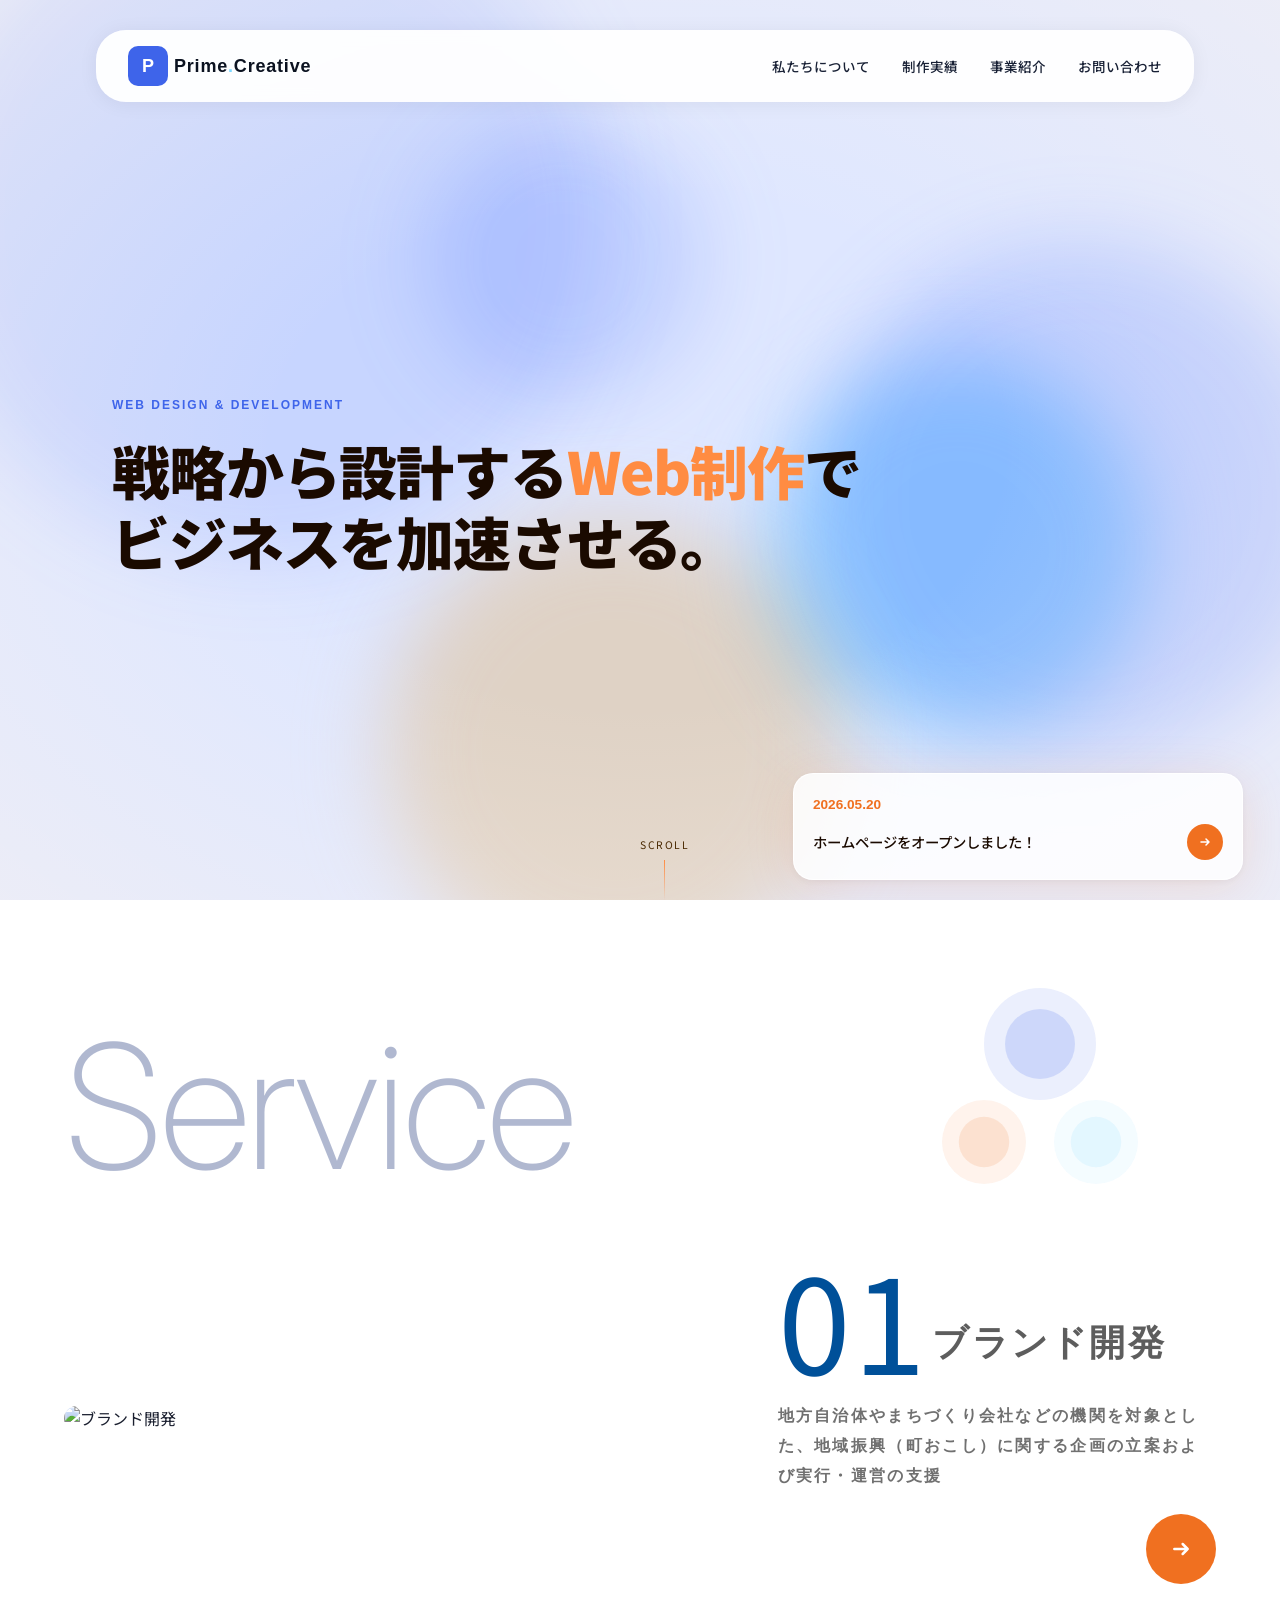
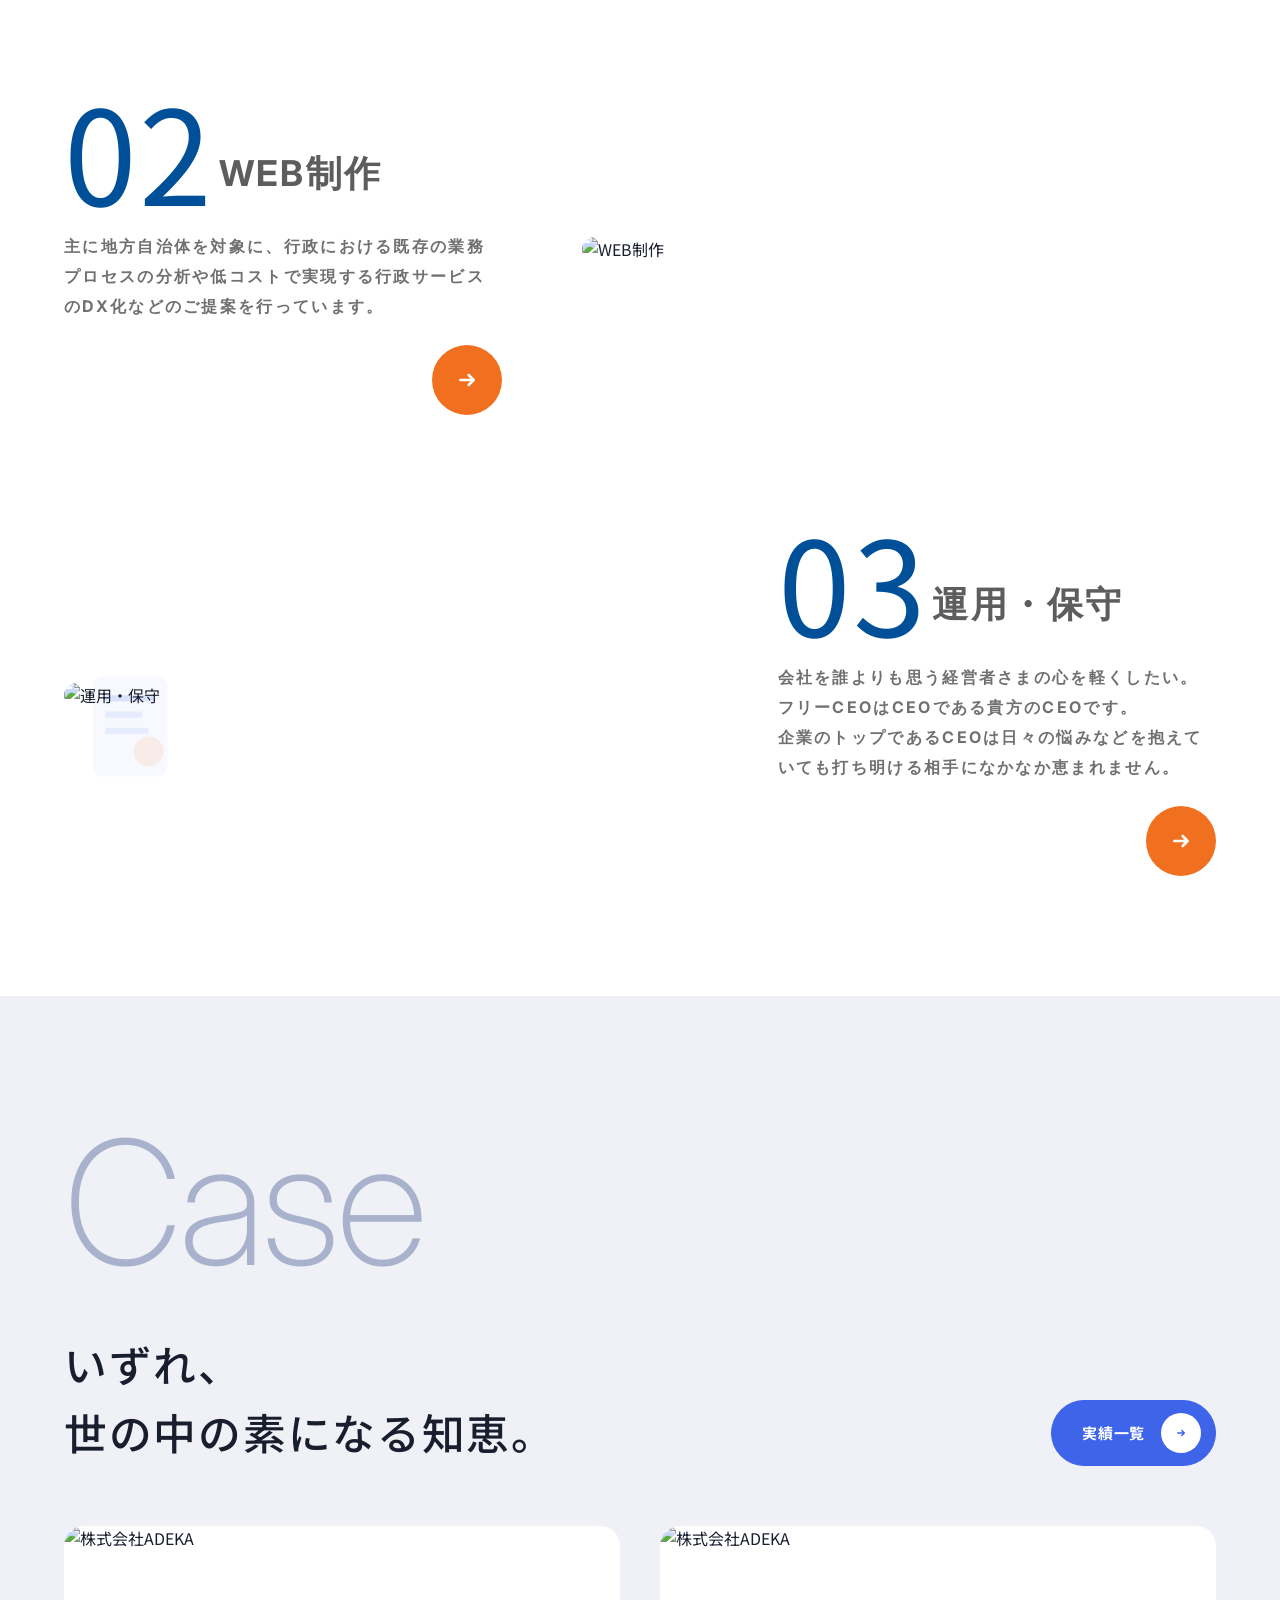
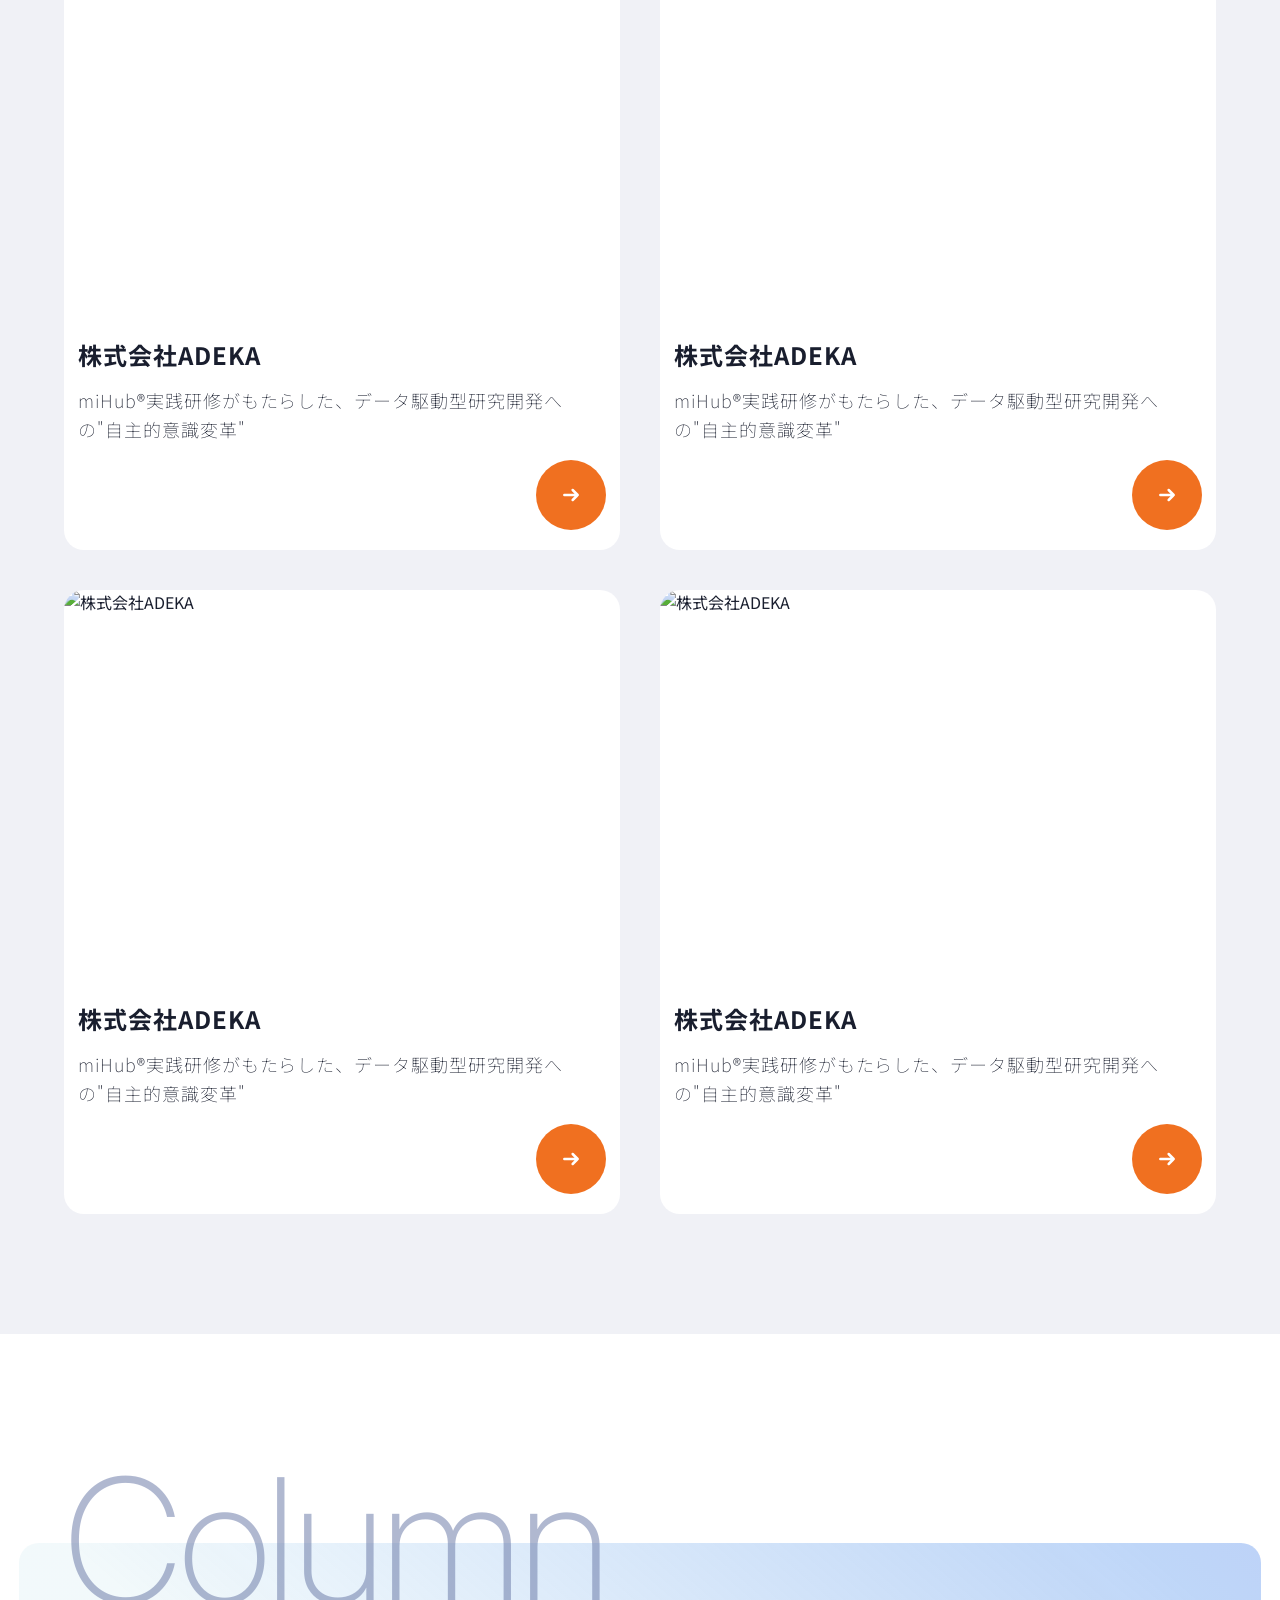
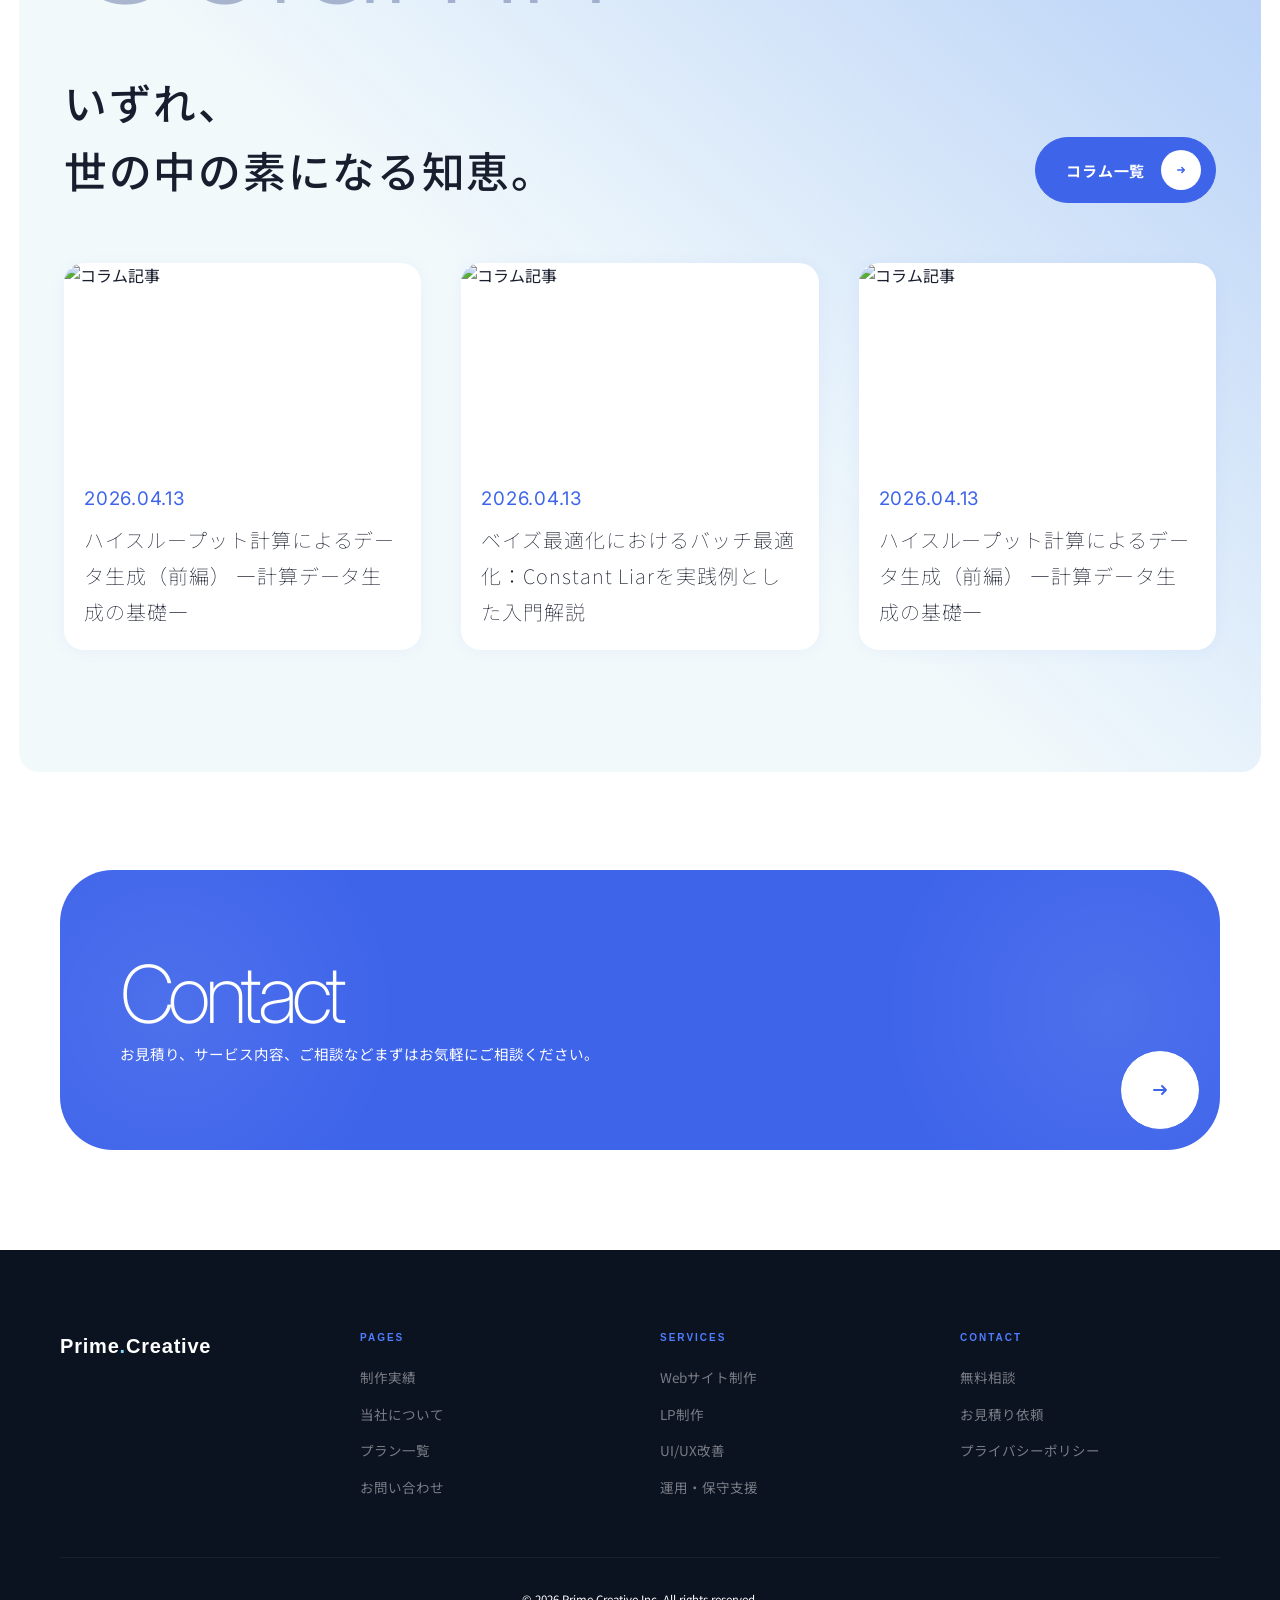
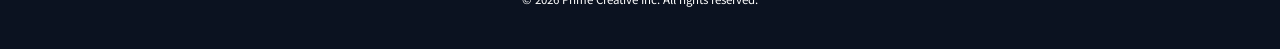
==== commit 57e58dee: "UP" ====
--- a/index.html
+++ b/index.html
@@ -4,424 +4,350 @@
 <head>
     <meta charset="UTF-8">
     <meta name="viewport" content="width=device-width, initial-scale=1.0">
-    <meta name="description" content="Prime Creative｜戦略から設計するWeb制作。課題整理・設計・デザイン・開発・運用まで一貫支援するWebパートナー。">
-    <title>Prime Creative｜戦略から設計するWeb制作</title>
+    <title>Prime.Creative – 戦略から設計するWeb制作</title>
+    <link rel="stylesheet" href="style.css">
     <link rel="preconnect" href="https://fonts.googleapis.com">
     <link rel="preconnect" href="https://fonts.gstatic.com" crossorigin>
-    <link href="https://fonts.googleapis.com/css2?family=Noto+Sans+JP:wght@400;500;700;800&family=Syne:wght@600;700;800&display=swap" rel="stylesheet">
-    <link rel="stylesheet" href="css/style.css">
+    <link href="https://fonts.googleapis.com/css2?family=Inter:wght@200;400;600;700&family=Noto+Sans+JP:wght@100;300;400;500;700;900&family=Syne:wght@600;700;800&display=swap" rel="stylesheet">
 </head>
 
 <body>
 
-    <!-- ===== HEADER ===== -->
-    <header class="header">
-        <div class="l-container header__inner">
-            <a href="/" class="header__logo">Prime<span class="header__logo-dot">.</span>Creative</a>
+    <!-- ==================== HEADER ==================== -->
+    <header class="header" id="header">
+        <div class="header__inner">
+            <a href="#" class="header__logo">
+                <span class="logo-mark">P</span>
+                <span class="logo-text">Prime<span class="logo-dot">.</span>Creative</span>
+            </a>
             <nav class="header__nav">
                 <ul class="nav__list">
-                    <li><a href="/works">制作実績</a></li>
-                    <li><a href="/about">当社について</a></li>
-                    <li><a href="/plans">プラン一覧</a></li>
-                    <li><a href="/contact">お問い合わせ</a></li>
+                    <li><a href="#about">私たちについて</a></li>
+                    <li><a href="#case">制作実績</a></li>
+                    <li><a href="#service">事業紹介</a></li>
+                    <li><a href="#contact">お問い合わせ</a></li>
                 </ul>
             </nav>
-            <a href="/contact" class="btn btn--primary header__cta-btn">無料相談する</a>
-            <button class="header__hamburger" aria-label="メニューを開く" aria-expanded="false">
-      <span></span><span></span><span></span>
-    </button>
+            <button class="header__hamburger" id="hamburger" aria-label="メニュー">
+        <span></span><span></span><span></span>
+      </button>
         </div>
     </header>
 
-    <!-- Mobile nav -->
-    <nav class="mobile-nav" aria-hidden="true">
-        <ul class="nav__list">
-            <li><a href="/works">制作実績</a></li>
-            <li><a href="/about">当社について</a></li>
-            <li><a href="/plans">プラン一覧</a></li>
-            <li><a href="/contact">お問い合わせ</a></li>
+    <!-- ==================== HERO ==================== -->
+    <section class="hero" id="top">
+        <div class="hero__bg">
+            <div class="blob blob--1"></div>
+            <div class="blob blob--2"></div>
+            <div class="blob blob--3"></div>
+            <div class="blob blob--4"></div>
+            <div class="blob blob--5"></div>
+            <div class="hero__vignette"></div>
+        </div>
+
+        <div class="hero__content">
+            <p class="hero__eyebrow">Web Design &amp; Development</p>
+            <h1 class="hero__title">
+                <span class="hero__title--black">戦略から設計する</span><span class="hero__title--accent">Web制作</span><span class="hero__title--black">で</span><br>
+                <span class="hero__title--black">ビジネスを加速させる。</span>
+            </h1>
+        </div>
+
+        <!-- Event card -->
+        <a href="#" class="hero__event-card">
+            <div class="event-card__body">
+                <div class="event-card__meta">
+                    <span class="event-date">2026.05.20</span>
+                </div>
+                <div class="event-card__title-row">
+                    <p class="event-card__title">ホームページをオープンしました！</p>
+                    <button class="event-arrow">
+            <svg width="12" height="12" viewBox="0 0 12 12" fill="none"><path d="M2 6H10M7 3L10 6L7 9" stroke="white" stroke-width="1.5" stroke-linecap="round" stroke-linejoin="round"/></svg>
+          </button>
+                </div>
+            </div>
+        </a>
+
+        <!-- Scroll indicator -->
+        <div class="scroll-indicator">
+            <span class="scroll-label">Scroll</span>
+            <div class="scroll-line"></div>
+        </div>
+    </section>
+
+    <!-- ==================== SERVICE ==================== -->
+    <section class="service" id="service">
+        <!-- decorative logo -->
+        <div class="service__logo service__logo--1">
+            <svg viewBox="0 0 200 200" fill="none" xmlns="http://www.w3.org/2000/svg" aria-hidden="true">
+        <circle cx="100" cy="60" r="40" fill="#3E64EA" opacity="0.15"/>
+        <circle cx="60" cy="130" r="30" fill="#F07020" opacity="0.12"/>
+        <circle cx="140" cy="130" r="30" fill="#7AD7FF" opacity="0.12"/>
+        <circle cx="100" cy="60" r="25" fill="#3E64EA" opacity="0.25"/>
+        <circle cx="60" cy="130" r="18" fill="#F07020" opacity="0.2"/>
+        <circle cx="140" cy="130" r="18" fill="#7AD7FF" opacity="0.2"/>
+      </svg>
+        </div>
+        <div class="service__logo service__logo--2">
+            <svg viewBox="0 0 80 100" fill="none" xmlns="http://www.w3.org/2000/svg" aria-hidden="true">
+        <rect x="10" y="10" width="60" height="80" rx="8" fill="#3E64EA" opacity="0.08"/>
+        <rect x="20" y="25" width="40" height="5" rx="2" fill="#3E64EA" opacity="0.3"/>
+        <rect x="20" y="38" width="30" height="5" rx="2" fill="#3E64EA" opacity="0.2"/>
+        <rect x="20" y="51" width="35" height="5" rx="2" fill="#3E64EA" opacity="0.2"/>
+        <circle cx="55" cy="70" r="12" fill="#F07020" opacity="0.2"/>
+      </svg>
+        </div>
+
+        <div class="section__header-mask">
+            <span class="section__watermark">Service</span>
+        </div>
+
+        <ul class="service__list">
+            <!-- Service 01 -->
+            <a href="">
+                <li class="service__item">
+                    <div class="service__img">
+                        <img src="https://images.unsplash.com/photo-1600880292203-757bb62b4baf?w=762&q=80" alt="ブランド開発" loading="lazy">
+                    </div>
+                    <div class="service__content">
+                        <div class="service__content-inner">
+                            <span class="service__num">01</span>
+                            <h2 class="service__ttl">ブランド開発</h2>
+                        </div>
+                        <div class="service__txt-wrap">
+                            <p class="service__txt">地方自治体やまちづくり会社などの機関を対象とした、地域振興（町おこし）に関する企画の立案および実行・運営の支援</p>
+                            <button class="event-arrow event-arrow--orange"><svg width="20" height="20" viewBox="0 0 12 12" fill="none"><path d="M2 6H10M7 3L10 6L7 9" stroke="white" stroke-width="1.5" stroke-linecap="round" stroke-linejoin="round"/></svg></button>
+                        </div>
+                    </div>
+                </li>
+            </a>
+            <!-- Service 02 -->
+            <a href="">
+                <li class="service__item service__item--reverse">
+                    <div class="service__content">
+                        <div class="service__content-inner">
+                            <span class="service__num">02</span>
+                            <h2 class="service__ttl">WEB制作</h2>
+                        </div>
+                        <div class="service__txt-wrap">
+                            <p class="service__txt">主に地方自治体を対象に、行政における既存の業務プロセスの分析や低コストで実現する行政サービスのDX化などのご提案を行っています。</p>
+                            <button class="event-arrow event-arrow--orange"><svg width="20" height="20" viewBox="0 0 12 12" fill="none"><path d="M2 6H10M7 3L10 6L7 9" stroke="white" stroke-width="1.5" stroke-linecap="round" stroke-linejoin="round"/></svg></button>
+                        </div>
+
+                    </div>
+                    <div class="service__img">
+                        <img src="https://images.unsplash.com/photo-1497366754035-f200968a6e72?w=520&q=80" alt="WEB制作" loading="lazy">
+                    </div>
+                </li>
+            </a>
+            <!-- Service 03 -->
+            <a href="">
+                <li class="service__item">
+                    <div class="service__img">
+                        <img src="https://images.unsplash.com/photo-1556742049-0cfed4f6a45d?w=723&q=80" alt="運用・保守" loading="lazy">
+                    </div>
+                    <div class="service__content">
+                        <div class="service__content-inner">
+                            <span class="service__num">03</span>
+                            <h2 class="service__ttl">運用・保守</h2>
+                        </div>
+                        <div class="service__txt-wrap">
+                            <p class="service__txt">会社を誰よりも思う経営者さまの心を軽くしたい。<br>フリーCEOはCEOである貴方のCEOです。<br>企業のトップであるCEOは日々の悩みなどを抱えていても打ち明ける相手になかなか恵まれません。</p>
+                            <button class="event-arrow event-arrow--orange"><svg width="20" height="20" viewBox="0 0 12 12" fill="none"><path d="M2 6H10M7 3L10 6L7 9" stroke="white" stroke-width="1.5" stroke-linecap="round" stroke-linejoin="round"/></svg></button>
+                        </div>
+                    </div>
+                </li>
+            </a>
         </ul>
-        <div class="mobile-nav__cta">
-            <a href="/contact" class="btn btn--primary">無料相談する</a>
-        </div>
-    </nav>
-
-    <!-- ===== FIRST VIEW ===== -->
-    <section class="fv">
-        <div class="fv__grid-bg"></div>
-        <div class="fv__glow-1"></div>
-        <div class="fv__glow-2"></div>
-
-        <div class="l-container fv__inner">
-            <!-- Content -->
-            <div class="fv__content">
-                <h1 class="fv__title">
-                    戦略から設計する<br>
-                    <span class="fv__title-accent">Web制作</span>で、<br> ビジネスを加速させる。
-                </h1>
-                <p class="fv__lead">
-                    課題の整理から設計・デザイン・開発・運用まで<br> 一貫してご支援するWebパートナーです。
-                </p>
-                <div class="fv__cta">
-                    <a href="contact" class="btn btn--primary btn--large">無料で相談する</a>
-                </div>
-            </div>
-
-            <!-- Visual -->
-            <div class="fv__visual">
-                <div class="fv__mockup-wrap">
-                    <div class="fv__pc">
-                        <div class="fv__pc-bar">
-                            <span></span><span></span><span></span>
-                        </div>
-                        <div class="fv__pc-screen">
-                            <div class="fv__screen-nav">
-                                <div class="fv__screen-logo"></div>
-                                <div class="fv__screen-navlinks">
-                                    <span></span><span></span><span></span>
-                                </div>
-                            </div>
-                            <div class="fv__screen-hero">
-                                <div class="fv__screen-h1"></div>
-                                <div class="fv__screen-h2"></div>
-                                <div class="fv__screen-btn"></div>
-                            </div>
-                            <div class="fv__screen-cards">
-                                <div class="fv__screen-card"></div>
-                                <div class="fv__screen-card"></div>
-                                <div class="fv__screen-card"></div>
-                            </div>
-                        </div>
-                    </div>
-                    <div class="fv__float fv__float--1">
-                        <span class="fv__float-lbl">直近3ヶ月</span>
-                        <span class="fv__float-val">CVR +2.3×</span>
-                    </div>
-                    <div class="fv__float fv__float--2">
-                        <span class="fv__float-lbl">問い合わせ数</span>
-                        <span class="fv__float-val">+130%</span>
-                    </div>
-                </div>
-            </div>
-        </div>
-
-
-    </section>
-    <!-- ===== WORKS ===== -->
-    <section id="works" class="works l-section">
-        <div class="l-container">
-            <div class="section__header fade-in">
-                <span class="section__en">Works</span>
-                <h2 class="section__title">実績紹介</h2>
-                <p class="section__lead">課題解決にフォーカスした制作で、クライアントのビジネス成長を支援してきました。</p>
-            </div>
-
-            <div class="works__grid">
-
-                <!-- Card 1 -->
-                <article class="card card--works fade-in delay-1">
-                    <div class="card__thumb" style="background:linear-gradient(135deg,#0B1220,#1a3060);">
-                        <div class="card__thumb-label">
-                            <div class="card__thumb-icon">☁️</div>
-                            <span class="card__thumb-type">SaaS Platform</span>
-                        </div>
-                    </div>
-                    <div class="card__body">
-                        <span class="card__category">SaaS</span>
-                        <h3 class="card__title">株式会社TechVision</h3>
-                        <p class="card__desc">UI設計の抜本的見直しでCVR改善。ユーザーテストを重ね直感的な導線に再設計。</p>
-                        <div class="card__results">
-                            <span class="card__result-tag">CVR 2.3倍</span>
-                            <span class="card__result-tag">問い合わせ +130%</span>
-                        </div>
-                    </div>
-                </article>
-
-                <!-- Card 2 -->
-                <article class="card card--works fade-in delay-2">
-                    <div class="card__thumb" style="background:linear-gradient(135deg,#0F1A10,#1B3A20);">
-                        <div class="card__thumb-label">
-                            <div class="card__thumb-icon">🛒</div>
-                            <span class="card__thumb-type">EC / Online Store</span>
-                        </div>
-                    </div>
-                    <div class="card__body">
-                        <span class="card__category">EC</span>
-                        <h3 class="card__title">ナチュラルブランドEC</h3>
-                        <p class="card__desc">購買フロー最適化とLP改修で直帰率を大幅改善。モバイルCVRを中心に成果を達成。</p>
-                        <div class="card__results">
-                            <span class="card__result-tag">売上 +85%</span>
-                            <span class="card__result-tag">直帰率 -42%</span>
-                        </div>
-                    </div>
-                </article>
-
-                <!-- Card 3 -->
-                <article class="card card--works fade-in delay-3">
-                    <div class="card__thumb" style="background:linear-gradient(135deg,#1A1230,#2D1B4E);">
-                        <div class="card__thumb-label">
-                            <div class="card__thumb-icon">🚀</div>
-                            <span class="card__thumb-type">Startup Website</span>
-                        </div>
-                    </div>
-                    <div class="card__body">
-                        <span class="card__category">スタートアップ</span>
-                        <h3 class="card__title">FluxMind株式会社</h3>
-                        <p class="card__desc">投資家向けサービスサイトのブランド設計とコンテンツ戦略で資金調達を支援。</p>
-                        <div class="card__results">
-                            <span class="card__result-tag">資金調達 成功</span>
-                            <span class="card__result-tag">PV +200%</span>
-                        </div>
-                    </div>
-                </article>
-
-                <!-- Card 4 -->
-                <article class="card card--works fade-in delay-4">
-                    <div class="card__thumb" style="background:linear-gradient(135deg,#0F1A1A,#1A3030);">
-                        <div class="card__thumb-label">
-                            <div class="card__thumb-icon">🏢</div>
-                            <span class="card__thumb-type">Corporate Site</span>
-                        </div>
-                    </div>
-                    <div class="card__body">
-                        <span class="card__category">製造業</span>
-                        <h3 class="card__title">株式会社GridBase</h3>
-                        <p class="card__desc">コンテンツSEOと技術設計の両面でオーガニック流入を大幅に改善。</p>
-                        <div class="card__results">
-                            <span class="card__result-tag">SEO 1位獲得</span>
-                            <span class="card__result-tag">PV +180%</span>
-                        </div>
-                    </div>
-                </article>
-
-            </div>
-
-            <div class="section__cta fade-in">
-                <a href="works" class="btn btn--secondary">すべての実績を見る</a>
-            </div>
-        </div>
-    </section>
-
-    <!-- ===== SERVICE ===== -->
-    <section id="service" class="service l-section">
-        <div class="service__glow"></div>
-        <div class="l-container">
-            <div class="section__header fade-in">
-                <span class="section__en">Services</span>
-                <h2 class="section__title section__title--light">サービス</h2>
-                <p class="section__lead section__lead--light">戦略から運用まで、Webにまつわるすべてをワンストップでご支援します。</p>
-            </div>
-
-            <div class="service__grid">
-
-                <div class="card card--service fade-in delay-1">
-                    <div class="card__icon">🌐</div>
-                    <h3 class="card__title">Webサイト制作</h3>
-                    <p class="card__desc">コーポレートサイト・採用サイト・サービスサイトなど、目的に応じた設計と高品質なデザインで制作します。</p>
-                    <a href="plans" class="card__link">詳しく見る →</a>
-                </div>
-
-                <div class="card card--service fade-in delay-2">
-                    <div class="card__icon">⚡</div>
-                    <h3 class="card__title">LP制作</h3>
-                    <p class="card__desc">CVR最大化を目的とした戦略的ランディングページを制作。A/Bテストで継続的に改善します。</p>
-                    <a href="plans" class="card__link">詳しく見る →</a>
-                </div>
-
-                <div class="card card--service fade-in delay-3">
-                    <div class="card__icon">🎨</div>
-                    <h3 class="card__title">UI/UX改善</h3>
-                    <p class="card__desc">ユーザー行動分析とデータドリブンなアプローチで、既存サイトのUXを改善し成果を最大化します。</p>
-                    <a href="plans" class="card__link">詳しく見る →</a>
-                </div>
-
-                <div class="card card--service fade-in delay-4">
-                    <div class="card__icon">🔧</div>
-                    <h3 class="card__title">運用・保守支援</h3>
-                    <p class="card__desc">公開後の更新作業、SEO改善、パフォーマンス監視など、継続的な成長を支える伴走型支援を提供します。</p>
-                    <a href="plans" class="card__link">詳しく見る →</a>
-                </div>
-
-            </div>
-        </div>
-    </section>
-
-    <!-- ===== STRENGTH ===== -->
-    <section id="strength" class="strength l-section">
-        <div class="l-container">
-            <div class="section__header fade-in">
-                <span class="section__en">Why Choose Us</span>
-                <h2 class="section__title">選ばれる理由</h2>
-            </div>
-
-            <div class="strength__grid">
-
-                <div class="strength__item fade-in delay-1">
-                    <div class="strength__icon">🎯</div>
-                    <p class="strength__num">Reason 01</p>
-                    <h3 class="strength__title">課題解決から始める戦略設計</h3>
-                    <p class="strength__text">「なんとなくきれいなサイト」ではなく、ビジネス課題の整理から始め、目標達成に直結する設計を行います。</p>
-                </div>
-
-                <div class="strength__item fade-in delay-2">
-                    <div class="strength__icon">📈</div>
-                    <p class="strength__num">Reason 02</p>
-                    <h3 class="strength__title">成果重視の制作</h3>
-                    <p class="strength__text">CVRや問い合わせ数など、定量的な目標をKPIとして設定し、達成に向けて設計・制作・改善を繰り返します。</p>
-                </div>
-
-                <div class="strength__item fade-in delay-3">
-                    <div class="strength__icon">🤝</div>
-                    <p class="strength__num">Reason 03</p>
-                    <h3 class="strength__title">公開後も伴走する運用支援</h3>
-                    <p class="strength__text">Webは公開してからが本番。アクセス解析やコンテンツ更新など、継続的な成長をサポートします。</p>
-                </div>
-
-            </div>
-        </div>
-    </section>
-
-    <!-- ===== PROCESS ===== -->
-    <section id="process" class="process l-section">
-        <div class="process__glow"></div>
-        <div class="l-container">
-            <div class="section__header fade-in">
-                <span class="section__en">Process</span>
-                <h2 class="section__title section__title--light">制作の流れ</h2>
-                <p class="section__lead section__lead--light">ヒアリングから公開・運用まで、透明性の高いプロセスで進めます。</p>
-            </div>
-
-            <ol class="process__list">
-                <div class="process__connector"></div>
-                <li class="process__item fade-in delay-1">
-                    <span class="process__step">01</span>
-                    <h3 class="process__title">ヒアリング</h3>
-                    <p class="process__desc">目的・課題・ターゲット・競合などを丁寧にお聞きします。</p>
-                </li>
-                <li class="process__item fade-in delay-2">
-                    <span class="process__step">02</span>
-                    <h3 class="process__title">要件定義</h3>
-                    <p class="process__desc">機能・仕様・スケジュール・予算を明確化しご提案します。</p>
-                </li>
-                <li class="process__item fade-in delay-3">
-                    <span class="process__step">03</span>
-                    <h3 class="process__title">設計・企画</h3>
-                    <p class="process__desc">情報設計・サイトマップ・ワイヤーフレームを作成します。</p>
-                </li>
-                <li class="process__item fade-in delay-4">
-                    <span class="process__step">04</span>
-                    <h3 class="process__title">デザイン</h3>
-                    <p class="process__desc">ブランドイメージを反映した高品質なUIデザインを制作します。</p>
-                </li>
-                <li class="process__item fade-in delay-5">
-                    <span class="process__step">05</span>
-                    <h3 class="process__title">開発</h3>
-                    <p class="process__desc">レスポンシブ対応・高速化・SEO基礎設計を含めて実装します。</p>
-                </li>
-                <li class="process__item fade-in delay-6">
-                    <span class="process__step">06</span>
-                    <h3 class="process__title">公開・運用</h3>
-                    <p class="process__desc">公開後もデータを見ながら継続的な改善をご支援します。</p>
-                </li>
-            </ol>
-        </div>
-    </section>
-
-    <!-- ===== VOICE ===== -->
-    <section id="voice" class="voice l-section">
-        <div class="l-container">
-            <div class="section__header fade-in">
-                <span class="section__en">Testimonials</span>
-                <h2 class="section__title">お客様の声</h2>
-            </div>
-
-            <div class="voice__grid">
-
-                <div class="voice__item fade-in delay-1">
-                    <div class="voice__stars">★★★★★</div>
-                    <div class="voice__quote">"</div>
-                    <p class="voice__text">問い合わせ数が制作前の2倍以上になりました。単なる見た目の改善ではなく、営業的な視点から提案いただいたことが非常に良かったです。</p>
-                    <div class="voice__foot">
-                        <div class="voice__avatar">A</div>
-                        <div>
-                            <p class="voice__company">株式会社アルファソリューション</p>
-                            <p class="voice__role">代表取締役 / 田中 様</p>
-                        </div>
-                    </div>
-                </div>
-
-                <div class="voice__item fade-in delay-2">
-                    <div class="voice__stars">★★★★★</div>
-                    <div class="voice__quote">"</div>
-                    <p class="voice__text">リニューアル後、売上が+60%を達成しました。戦略的なLP設計と継続的な改善提案がとても助かっています。今後も長くお付き合いしたいパートナーです。</p>
-                    <div class="voice__foot">
-                        <div class="voice__avatar">N</div>
-                        <div>
-                            <p class="voice__company">Nexus商事株式会社</p>
-                            <p class="voice__role">マーケティング部長 / 山本 様</p>
-                        </div>
-                    </div>
-                </div>
-
-                <div class="voice__item fade-in delay-3">
-                    <div class="voice__stars">★★★★★</div>
-                    <div class="voice__quote">"</div>
-                    <p class="voice__text">課題が漠然としている状態から整理してくれ、サイトの方向性が明確になりました。スピード感と丁寧なコミュニケーションに大変満足しています。</p>
-                    <div class="voice__foot">
-                        <div class="voice__avatar">O</div>
-                        <div>
-                            <p class="voice__company">Orbis Tech株式会社</p>
-                            <p class="voice__role">CEO / 鈴木 様</p>
-                        </div>
-                    </div>
-                </div>
-
-            </div>
-        </div>
-    </section>
-
-    <!-- ===== FINAL CTA ===== -->
-    <section id="contact" class="cta-section">
-        <div class="l-container cta-section__inner">
-            <h2 class="cta-section__title fade-in">まずは無料相談から、<br>お気軽にご相談ください。</h2>
-            <p class="cta-section__lead fade-in">課題整理・お見積り・ご相談、すべて無料で対応しています。<br>お気軽にご連絡ください。</p>
-            <div class="cta-section__btns fade-in">
-                <a href="contact" class="btn btn--primary btn--large">お問い合わせはこちら</a>
-            </div>
-        </div>
-    </section>
-
-    <!-- ===== FOOTER ===== -->
-    <footer class="footer">
-        <div class="l-container footer__inner">
-            <div>
-                <div class="footer__logo">Prime<span class="footer__logo-dot">.</span>Creative</div>
-
+    </section>
+
+    <!-- ==================== CASE ==================== -->
+    <section class="case" id="case">
+        <div class="section__header-mask">
+            <span class="section__watermark">Case</span>
+        </div>
+
+        <div class="case__grid-header">
+            <div class="case__lead">
+                <p class="section__lead--jp">いずれ、<br>世の中の素になる知恵。</p>
+            </div>
+            <div class="case__btn-wrap">
+                <button class="pill-btn">
+          <span class="pill-btn__text">実績一覧</span>
+          <span class="pill-btn__icon">
+            <svg width="10" height="10" viewBox="0 0 12 12" fill="none"><path d="M2 6H10M7 3L10 6L7 9" stroke="#3E64EA" stroke-width="1.8" stroke-linecap="round" stroke-linejoin="round"/></svg>
+          </span>
+        </button>
+            </div>
+        </div>
+
+        <ul class="case__cards">
+            <li class="case-card">
+                <div class="case-card__thumb">
+                    <img src="https://images.unsplash.com/photo-1521737604893-d14cc237f11d?w=693&q=80" alt="株式会社ADEKA" loading="lazy">
+                </div>
+                <div class="case-card__body">
+                    <h3 class="case-card__ttl">株式会社ADEKA</h3>
+                    <dl class="case-card__desc">
+                        <div class="case-card__desc-item">
+                            <dd>miHub®実践研修がもたらした、データ駆動型研究開発への"自主的意識変革"</dd>
+                        </div>
+                    </dl>
+                    <button class="event-arrow event-arrow--orange case-card__arrow"><svg width="20" height="20" viewBox="0 0 12 12" fill="none"><path d="M2 6H10M7 3L10 6L7 9" stroke="white" stroke-width="1.5" stroke-linecap="round" stroke-linejoin="round"/></svg></button>
+                </div>
+            </li>
+            <li class="case-card">
+                <div class="case-card__thumb">
+                    <img src="https://images.unsplash.com/photo-1542744173-8e7e53415bb0?w=693&q=80" alt="株式会社ADEKA" loading="lazy">
+                </div>
+                <div class="case-card__body">
+                    <h3 class="case-card__ttl">株式会社ADEKA</h3>
+                    <dl class="case-card__desc">
+                        <div class="case-card__desc-item">
+                            <dd>miHub®実践研修がもたらした、データ駆動型研究開発への"自主的意識変革"</dd>
+                        </div>
+                    </dl>
+                    <button class="event-arrow event-arrow--orange case-card__arrow"><svg width="20" height="20" viewBox="0 0 12 12" fill="none"><path d="M2 6H10M7 3L10 6L7 9" stroke="white" stroke-width="1.5" stroke-linecap="round" stroke-linejoin="round"/></svg></button>
+                </div>
+            </li>
+            <li class="case-card">
+                <div class="case-card__thumb">
+                    <img src="https://images.unsplash.com/photo-1504307651254-35680f356dfd?w=693&q=80" alt="株式会社ADEKA" loading="lazy">
+                </div>
+                <div class="case-card__body">
+                    <h3 class="case-card__ttl">株式会社ADEKA</h3>
+                    <dl class="case-card__desc">
+                        <div class="case-card__desc-item">
+                            <dd>miHub®実践研修がもたらした、データ駆動型研究開発への"自主的意識変革"</dd>
+                        </div>
+                    </dl>
+                    <button class="event-arrow event-arrow--orange case-card__arrow"><svg width="20" height="20" viewBox="0 0 12 12" fill="none"><path d="M2 6H10M7 3L10 6L7 9" stroke="white" stroke-width="1.5" stroke-linecap="round" stroke-linejoin="round"/></svg></button>
+                </div>
+            </li>
+            <li class="case-card">
+                <div class="case-card__thumb">
+                    <img src="https://images.unsplash.com/photo-1522071820081-009f0129c71c?w=693&q=80" alt="株式会社ADEKA" loading="lazy">
+                </div>
+                <div class="case-card__body">
+                    <h3 class="case-card__ttl">株式会社ADEKA</h3>
+                    <dl class="case-card__desc">
+                        <div class="case-card__desc-item">
+                            <dd>miHub®実践研修がもたらした、データ駆動型研究開発への"自主的意識変革"</dd>
+                        </div>
+                    </dl>
+                    <button class="event-arrow event-arrow--orange case-card__arrow"><svg width="20" height="20" viewBox="0 0 12 12" fill="none"><path d="M2 6H10M7 3L10 6L7 9" stroke="white" stroke-width="1.5" stroke-linecap="round" stroke-linejoin="round"/></svg></button>
+                </div>
+            </li>
+        </ul>
+    </section>
+
+    <!-- ==================== COLUMN ==================== -->
+    <section class="column" id="column">
+        <div class="section__header-mask">
+            <span class="section__watermark">Column</span>
+        </div>
+        <span class="background"></span>
+        <div class="column__grid-header">
+            <div class="column__lead">
+                <p class="section__lead--jp">いずれ、<br>世の中の素になる知恵。</p>
+            </div>
+            <div class="column__btn-wrap">
+                <button class="pill-btn">
+          <span class="pill-btn__text">コラム一覧</span>
+          <span class="pill-btn__icon">
+            <svg width="10" height="10" viewBox="0 0 12 12" fill="none"><path d="M2 6H10M7 3L10 6L7 9" stroke="#3E64EA" stroke-width="1.8" stroke-linecap="round" stroke-linejoin="round"/></svg>
+          </span>
+        </button>
+            </div>
+        </div>
+
+        <ul class="column__cards">
+            <li class="col-card">
+                <div class="col-card__thumb">
+                    <img src="https://images.unsplash.com/photo-1551288049-bebda4e38f71?w=432&q=80" alt="コラム記事" loading="lazy">
+                </div>
+                <div class="col-card__body">
+                    <div class="col-card__meta">
+                        <time class="col-card__date">2026.04.13</time>
+                    </div>
+                    <p class="col-card__title">ハイスループット計算によるデータ生成（前編） ―計算データ生成の基礎―</p>
+                </div>
+
+            </li>
+            <li class="col-card">
+                <div class="col-card__thumb">
+                    <img src="https://images.unsplash.com/photo-1518770660439-4636190af475?w=432&q=80" alt="コラム記事" loading="lazy">
+                </div>
+                <div class="col-card__body">
+                    <div class="col-card__meta">
+                        <time class="col-card__date">2026.04.13</time>
+                    </div>
+                    <p class="col-card__title">ベイズ最適化におけるバッチ最適化：Constant Liarを実践例とした入門解説</p>
+                </div>
+
+            </li>
+            <li class="col-card">
+                <div class="col-card__thumb">
+                    <img src="https://images.unsplash.com/photo-1504868584819-f8e8b4b6d7e3?w=432&q=80" alt="コラム記事" loading="lazy">
+                </div>
+                <div class="col-card__body">
+                    <div class="col-card__meta">
+                        <time class="col-card__date">2026.04.13</time>
+                    </div>
+                    <p class="col-card__title">ハイスループット計算によるデータ生成（前編） ―計算データ生成の基礎―</p>
+                </div>
+
+            </li>
+        </ul>
+    </section>
+
+    <!-- ==================== CONTACT ==================== -->
+    <section class="contact" id="contact">
+        <a href="#" class="contact__inner">
+            <div class="contact__deco contact__deco--left" aria-hidden="true"></div>
+            <div class="contact__deco contact__deco--right" aria-hidden="true"></div>
+            <div class="contact__text-block">
+                <h2 class="contact__heading">Contact</h2>
+                <p class="contact__sub">お見積り、サービス内容、ご相談などまずはお気軽にご相談ください。</p>
+            </div>
+            <div class="contact__icon-wrap">
+                <button class="contact__icon-btn">
+          <svg width="20" height="20" viewBox="0 0 20 20" fill="none"><path d="M4 10H16M12 6L16 10L12 14" stroke="#3E64EA" stroke-width="2" stroke-linecap="round" stroke-linejoin="round"/></svg>
+        </button>
+            </div>
+        </a>
+    </section>
+
+    <!-- ==================== FOOTER ==================== -->
+    <footer class="footer" id="footer">
+        <div class="footer__inner">
+            <div class="footer__logo-col">
+                <p class="footer__logo">Prime<span class="footer__logo-dot">.</span>Creative</p>
             </div>
             <div class="footer__nav-grid">
-                <div>
+                <div class="footer__nav-col">
                     <p class="footer__nav-head">Pages</p>
                     <ul class="footer__nav-list">
-                        <li><a href="works">制作実績</a></li>
-                        <li><a href="about">当社について</a></li>
-                        <li><a href="plans">プラン一覧</a></li>
-                        <li><a href="contact">お問い合わせ</a></li>
+                        <li><a href="#">制作実績</a></li>
+                        <li><a href="#">当社について</a></li>
+                        <li><a href="#">プラン一覧</a></li>
+                        <li><a href="#">お問い合わせ</a></li>
                     </ul>
                 </div>
-                <div>
+                <div class="footer__nav-col">
                     <p class="footer__nav-head">Services</p>
                     <ul class="footer__nav-list">
-                        <li><a href="plans">Webサイト制作</a></li>
-                        <li><a href="plans">LP制作</a></li>
-                        <li><a href="plans">UI/UX改善</a></li>
-                        <li><a href="plans">運用・保守支援</a></li>
+                        <li><a href="#">Webサイト制作</a></li>
+                        <li><a href="#">LP制作</a></li>
+                        <li><a href="#">UI/UX改善</a></li>
+                        <li><a href="#">運用・保守支援</a></li>
                     </ul>
                 </div>
-                <div>
+                <div class="footer__nav-col">
                     <p class="footer__nav-head">Contact</p>
                     <ul class="footer__nav-list">
-                        <li><a href="contact">無料相談</a></li>
-                        <li><a href="contact">お見積り依頼</a></li>
+                        <li><a href="#">無料相談</a></li>
+                        <li><a href="#">お見積り依頼</a></li>
                         <li><a href="#">プライバシーポリシー</a></li>
                     </ul>
                 </div>
@@ -430,12 +356,7 @@
         <p class="footer__copy">© 2026 Prime Creative Inc. All rights reserved.</p>
     </footer>
 
-    <!-- Fixed CTA (SP) -->
-    <div class="fixed-cta">
-        <a href="contact" class="btn btn--primary">無料で相談する</a>
-    </div>
-
-    <script src="js/main.js"></script>
+    <script src="script.js"></script>
 </body>
 
-</html>+</html>
--- a/style.css
+++ b/style.css
@@ -0,0 +1,1184 @@
+/* ============================================================
+   RESET & CSS VARIABLES
+   ============================================================ */
+
+*,
+*::before,
+*::after {
+    box-sizing: border-box;
+    margin: 0;
+    padding: 0;
+}
+
+:root {
+    /* Colors */
+    --c-blue: #3E64EA;
+    --c-blue-light: #7AD7FF;
+    --c-blue-dark: #191E2E;
+    --c-blue-navy: #0B1220;
+    --c-blue-30: #005099;
+    --c-blue-pale: rgba(79, 125, 255, 0.18);
+    --c-orange: #F07020;
+    --c-orange-light: #FF8C42;
+    --c-orange-bg: #FFE0B2;
+    --c-grey-bg: #F0F1F6;
+    --c-white: #ffffff;
+    --c-dark-text: #1A0A00;
+    --c-grey-title: #5D5D5D;
+    --c-grey-text: #707070;
+    --c-watermark: #707FAB;
+    --c-gull: #4F7DFF;
+    /* Typography */
+    --font-jp: 'Noto Sans JP', sans-serif;
+    --font-en: 'Inter', sans-serif;
+    --font-serif: sans-serif;
+    /* Spacing */
+    --max-width: 1546px;
+    --side-pad: 187px;
+    /* Radius */
+    --radius-pill: 53px;
+    --radius-card: 27px;
+}
+
+html {
+    scroll-behavior: smooth;
+}
+
+body {
+    font-family: var(--font-jp);
+    background: var(--c-white);
+    color: var(--c-blue-dark);
+    overflow-x: hidden;
+    line-height: 1.6;
+}
+
+img {
+    display: block;
+    width: 100%;
+    height: 100%;
+    object-fit: cover;
+}
+
+a {
+    text-decoration: none;
+    color: inherit;
+}
+
+ul,
+ol {
+    list-style: none;
+}
+
+button {
+    cursor: pointer;
+    border: none;
+    background: none;
+    font-family: inherit;
+}
+
+
+/* ============================================================
+   HEADER
+   ============================================================ */
+
+.header {
+    position: fixed;
+    top: 30px;
+    left: 96px;
+    right: 86px;
+    z-index: 100;
+    border-radius: 30px;
+    background: rgba(255, 255, 255, 0.95);
+    backdrop-filter: blur(7px);
+    -webkit-backdrop-filter: blur(7px);
+    box-shadow: 0 2px 20px rgba(0, 0, 0, 0.06);
+    transition: box-shadow 0.3s;
+}
+
+.header__inner {
+    display: flex;
+    align-items: center;
+    justify-content: space-between;
+    padding: 0 32px;
+    height: 72px;
+}
+
+.header__logo {
+    display: flex;
+    align-items: center;
+    gap: 6px;
+}
+
+.logo-mark {
+    display: flex;
+    align-items: center;
+    justify-content: center;
+    width: 40px;
+    height: 40px;
+    background: var(--c-blue);
+    border-radius: 10px;
+    color: var(--c-white);
+    font-family: var(--font-serif);
+    font-weight: 800;
+    font-size: 18px;
+    flex-shrink: 0;
+}
+
+.logo-text {
+    font-family: var(--font-serif);
+    font-weight: 800;
+    font-size: 18px;
+    color: var(--c-blue-navy);
+    letter-spacing: 0.8px;
+}
+
+.logo-dot {
+    color: var(--c-blue-light);
+}
+
+.header__nav .nav__list {
+    display: flex;
+    gap: 32px;
+}
+
+.header__nav .nav__list a {
+    font-family: var(--font-jp);
+    font-weight: 500;
+    font-size: 13.5px;
+    color: #182035;
+    transition: color 0.2s;
+}
+
+.header__nav .nav__list a:hover {
+    color: var(--c-blue);
+}
+
+.header__hamburger {
+    display: none;
+    flex-direction: column;
+    gap: 5px;
+    padding: 4px;
+}
+
+.header__hamburger span {
+    display: block;
+    width: 22px;
+    height: 2px;
+    background: var(--c-blue-dark);
+    border-radius: 2px;
+    transition: all 0.3s;
+}
+
+
+/* ============================================================
+   HERO
+   ============================================================ */
+
+.hero {
+    position: relative;
+    min-height: 100vh;
+    overflow: hidden;
+    display: flex;
+    align-items: center;
+    padding-top: 72px;
+}
+
+.hero__bg {
+    position: absolute;
+    inset: 0;
+    background: var(--c-blue-pale);
+}
+
+
+/* Animated blobs */
+
+.blob {
+    position: absolute;
+    border-radius: 50%;
+    filter: blur(40px);
+    mix-blend-mode: multiply;
+    animation: blobFloat 8s ease-in-out infinite;
+}
+
+.blob--1 {
+    width: 680px;
+    height: 680px;
+    background: rgba(79, 125, 255, 0.2);
+    left: -80px;
+    top: -120px;
+    opacity: 0.75;
+    animation-delay: 0s;
+}
+
+.blob--2 {
+    width: 520px;
+    height: 520px;
+    background: rgba(79, 125, 255, 0.3);
+    right: -60px;
+    top: 240px;
+    opacity: 0.75;
+    animation-delay: -2s;
+}
+
+.blob--3 {
+    width: 460px;
+    height: 460px;
+    background: #FFE0B2;
+    left: 384px;
+    bottom: -80px;
+    opacity: 0.75;
+    animation-delay: -4s;
+}
+
+.blob--4 {
+    width: 380px;
+    height: 380px;
+    background: #7AD7FF;
+    left: 768px;
+    top: 360px;
+    opacity: 0.55;
+    animation-delay: -1s;
+}
+
+.blob--5 {
+    width: 280px;
+    height: 280px;
+    background: rgba(79, 125, 255, 0.28);
+    right: 576px;
+    top: 120px;
+    opacity: 0.65;
+    animation-delay: -3s;
+}
+
+@keyframes blobFloat {
+    0%,
+    100% {
+        transform: translate(0, 0) scale(1);
+    }
+    33% {
+        transform: translate(20px, -20px) scale(1.04);
+    }
+    66% {
+        transform: translate(-15px, 15px) scale(0.97);
+    }
+}
+
+.hero__vignette {
+    position: absolute;
+    inset: 0;
+    background: radial-gradient(ellipse at 50% 50%, rgba(255, 245, 235, 0) 40%, rgba(255, 245, 235, 0.4) 100%);
+}
+
+.hero__content {
+    position: relative;
+    z-index: 2;
+    padding-left: 7rem;
+    padding-top: 0;
+}
+
+.hero__eyebrow {
+    font-family: var(--font-serif);
+    font-weight: 600;
+    font-size: 12px;
+    letter-spacing: 2px;
+    text-transform: uppercase;
+    color: var(--c-blue);
+    margin-bottom: 20px;
+    opacity: 0;
+    animation: fadeUp 0.8s 0.2s forwards;
+}
+
+.hero__title {
+    font-family: var(--font-jp);
+    font-weight: 900;
+    font-size: 58px;
+    line-height: 1.22;
+    letter-spacing: -1.16px;
+    opacity: 0;
+    animation: fadeUp 0.8s 0.4s forwards;
+}
+
+.hero__title--black {
+    color: var(--c-dark-text);
+}
+
+.hero__title--accent {
+    color: var(--c-orange-light);
+}
+
+@keyframes fadeUp {
+    from {
+        opacity: 0;
+        transform: translateY(30px);
+    }
+    to {
+        opacity: 1;
+        transform: translateY(0);
+    }
+}
+
+
+/* Event Card */
+
+.hero__event-card {
+    display: inline-block;
+    position: absolute;
+    right: 37px;
+    bottom: 20px;
+    width: 450px;
+    border-radius: 20px;
+    background: rgba(255, 255, 255, 0.85);
+    border: 1px solid rgba(255, 255, 255, 0.9);
+    box-shadow: 0 8px 48px rgba(240, 112, 32, 0.15), 0 2px 8px rgba(0, 0, 0, 0.05);
+    overflow: hidden;
+    z-index: 3;
+    transition: transform 0.2s;
+}
+
+.hero__event-card:hover {
+    transform: scale(1.01);
+}
+
+.event-card__body {
+    padding: 16px 19px 19px;
+}
+
+.event-card__meta {
+    margin-bottom: 8px;
+}
+
+.event-date {
+    font-family: var(--font-serif);
+    font-weight: 600;
+    font-size: 13.6px;
+    color: var(--c-orange);
+}
+
+.event-card__title-row {
+    display: flex;
+    align-items: center;
+    justify-content: space-between;
+    gap: 12px;
+}
+
+.event-card__title {
+    font-family: var(--font-jp);
+    font-weight: 500;
+    font-size: 14.4px;
+    line-height: 1.5;
+    color: var(--c-dark-text);
+}
+
+
+/* Scroll indicator */
+
+.scroll-indicator {
+    position: absolute;
+    bottom: 0;
+    left: 50%;
+    transform: translateX(-50%);
+    display: flex;
+    flex-direction: column;
+    align-items: center;
+    gap: 6px;
+    z-index: 2;
+    opacity: 0;
+    animation: fadeUp 0.8s 1.2s forwards;
+}
+
+.scroll-label {
+    font-family: var(--font-jp);
+    font-size: 10.4px;
+    letter-spacing: 1.56px;
+    text-transform: uppercase;
+    color: #4A2800;
+}
+
+.scroll-line {
+    width: 1px;
+    height: 40px;
+    background: linear-gradient(to bottom, var(--c-orange-light), rgba(255, 140, 42, 0));
+}
+
+
+/* ============================================================
+   SHARED: Arrow Button
+   ============================================================ */
+
+.event-arrow {
+    display: flex;
+    align-items: center;
+    justify-content: center;
+    width: 36px;
+    height: 36px;
+    border-radius: 18px;
+    background: var(--c-orange);
+    flex-shrink: 0;
+    transition: transform 0.2s, background 0.2s;
+}
+
+.event-arrow--orange {
+    width: 70px;
+    height: 70px;
+    border-radius: 50px;
+    background: var(--c-orange);
+}
+
+
+/* ============================================================
+   SHARED: Section Watermark
+   ============================================================ */
+
+.section__header-mask {
+    position: relative;
+    overflow: hidden;
+    height: 173px;
+    margin-bottom: -20px;
+    z-index: 10;
+}
+
+.section__watermark {
+    display: block;
+    font-family: var(--font-en);
+    font-weight: 200;
+    font-size: 173px;
+    line-height: 1;
+    letter-spacing: -3.47px;
+    color: var(--c-watermark);
+    white-space: nowrap;
+    opacity: 0.55;
+}
+
+
+/* ============================================================
+   SHARED: Section Lead
+   ============================================================ */
+
+.section__lead--jp {
+    font-family: var(--font-jp);
+    font-weight: 500;
+    font-size: 42.7px;
+    line-height: 1.6;
+    letter-spacing: 1.7px;
+    color: var(--c-blue-dark);
+}
+
+
+/* ============================================================
+   SHARED: Pill Button
+   ============================================================ */
+
+.pill-btn {
+    display: inline-flex;
+    align-items: center;
+    gap: 0;
+    background: var(--c-blue);
+    border: 1px solid var(--c-blue);
+    border-radius: var(--radius-pill);
+    padding: 12px 14px 12px 30px;
+    transition: background 0.2s;
+}
+
+.pill-btn:hover {
+    background: #2a4ec0;
+}
+
+.pill-btn__text {
+    font-family: var(--font-jp);
+    font-weight: 700;
+    font-size: 15px;
+    color: var(--c-white);
+    letter-spacing: 0.75px;
+    white-space: nowrap;
+    margin-right: 16px;
+}
+
+.pill-btn__icon {
+    display: flex;
+    align-items: center;
+    justify-content: center;
+    width: 40px;
+    height: 40px;
+    border-radius: 20px;
+    background: var(--c-white);
+    flex-shrink: 0;
+}
+
+
+/* ============================================================
+   SHARED: Circle Icon
+   ============================================================ */
+
+.circle-icon {
+    display: flex;
+    align-items: center;
+    justify-content: center;
+    border-radius: 50%;
+    flex-shrink: 0;
+    transition: transform 0.2s;
+}
+
+.circle-icon:hover {
+    transform: scale(1.1);
+}
+
+.circle-icon--blue {
+    width: 53px;
+    height: 53px;
+    background: var(--c-blue);
+    border: 1px solid var(--c-blue);
+    border-radius: 27px;
+}
+
+
+/* ============================================================
+   SERVICE SECTION
+   ============================================================ */
+
+.service {
+    position: relative;
+    padding: 120px 4rem;
+    overflow: hidden;
+}
+
+.service__logo {
+    position: absolute;
+    pointer-events: none;
+}
+
+.service__logo--1 {
+    top: 60px;
+    right: 100px;
+    width: 280px;
+    opacity: 0.7;
+}
+
+.service__logo--2 {
+    bottom: 200px;
+    left: 80px;
+    width: 100px;
+    opacity: 0.5;
+}
+
+.service__list {
+    display: flex;
+    flex-direction: column;
+    gap: 100px;
+    padding-top: 80px;
+}
+
+.service__item {
+    display: flex;
+    align-items: center;
+    gap: 80px;
+}
+
+.service__item:hover .event-arrow {
+    transform: scale(1.08);
+    background: #d0601a;
+}
+
+.service__item--reverse {
+    flex-direction: row;
+}
+
+.service__img {
+    flex-shrink: 0;
+    border-radius: 20px;
+    overflow: hidden;
+}
+
+.service__item .service__img {
+    width: 45%;
+    height: 450px;
+}
+
+.service__content {
+    flex: 1;
+    display: flex;
+    flex-direction: column;
+    gap: 16px;
+}
+
+.service__content-inner {
+    display: flex;
+    align-items: flex-end;
+    gap: 0;
+}
+
+.service__num {
+    font-family: var(--font-jp);
+    font-weight: 400;
+    font-size: 131px;
+    line-height: 1;
+    letter-spacing: 2.3px;
+    color: var(--c-blue-30);
+    flex-shrink: 0;
+    line-height: 131px;
+}
+
+.service__ttl {
+    font-family: var(--font-en);
+    font-weight: 700;
+    font-size: 35.6px;
+    letter-spacing: 2.3px;
+    color: var(--c-grey-title);
+    white-space: nowrap;
+    padding-bottom: 12px;
+    padding-left: 4px;
+}
+
+.service__txt-wrap {
+    display: flex;
+    flex-direction: column;
+    align-items: flex-end;
+    gap: 24px;
+}
+
+.service__txt {
+    font-family: var(--font-en);
+    font-weight: 700;
+    font-size: 16px;
+    line-height: 30px;
+    letter-spacing: 2.3px;
+    color: var(--c-grey-text);
+    width: 100%;
+}
+
+
+/* ============================================================
+   CASE SECTION
+   ============================================================ */
+
+.case {
+    background: var(--c-grey-bg);
+    padding: 120px 4rem;
+}
+
+.case__grid-header,
+.column__grid-header {
+    display: grid;
+    grid-template-columns: 1fr auto;
+    align-items: end;
+    gap: 40px;
+    margin-bottom: 60px;
+    padding-top: 60px;
+}
+
+.case__cards {
+    display: grid;
+    grid-template-columns: repeat(2, 1fr);
+    gap: 40px;
+}
+
+.case-card {
+    background: var(--c-white);
+    border-radius: 20px;
+    overflow: hidden;
+    display: flex;
+    flex-direction: column;
+    transition: box-shadow 0.3s, transform 0.3s;
+}
+
+.case-card:hover {
+    transform: translateY(-4px);
+    box-shadow: 0 12px 40px rgba(62, 100, 234, 0.12);
+}
+
+.case-card__thumb {
+    height: 390px;
+    overflow: hidden;
+    border-radius: 13px 13px 0 0;
+}
+
+.case-card__thumb img {
+    transition: transform 0.4s;
+}
+
+.case-card:hover .case-card__thumb img {
+    transform: scale(1.04);
+}
+
+.case-card__body {
+    padding: 20px 14px 20px;
+    flex: 1;
+    display: flex;
+    flex-direction: column;
+}
+
+.case-card__ttl {
+    font-family: var(--font-jp);
+    font-weight: 700;
+    font-size: 24px;
+    letter-spacing: 0.96px;
+    color: var(--c-blue-dark);
+    margin-bottom: 12px;
+}
+
+.case-card__desc {
+    flex: 1;
+}
+
+.case-card__desc dd {
+    font-family: var(--font-jp);
+    font-weight: 100;
+    font-size: 18px;
+    line-height: 1.6;
+    color: var(--c-blue-dark);
+    letter-spacing: 0.96px;
+}
+
+.case-card__arrow {
+    align-self: flex-end;
+    margin-top: 16px;
+    flex-shrink: 0;
+}
+
+
+/* ============================================================
+   COLUMN SECTION
+   ============================================================ */
+
+.column {
+    padding: 120px 4rem;
+    background: var(--c-white);
+    position: relative;
+}
+
+.column .background {
+    position: absolute;
+    top: 190px;
+    left: 0;
+    width: 97%;
+    height: 80%;
+    overflow: hidden;
+    margin: 1.5%;
+    border-radius: 20px;
+    background: linear-gradient(221deg, #5476ed66 -18.32%, #639ef366 5.62%, #8be8ff14 54.46%), #fbfbfb;
+}
+
+.column__cards {
+    display: grid;
+    grid-template-columns: repeat(3, 1fr);
+    gap: 40px;
+}
+
+.col-card {
+    background: var(--c-white);
+    border-radius: 20px;
+    box-shadow: 0 2px 16px rgba(62, 100, 234, 0.06);
+    overflow: hidden;
+    display: grid;
+    grid-template-rows: auto 1fr auto;
+    transition: box-shadow 0.3s, transform 0.3s;
+}
+
+.col-card:hover {
+    transform: translateY(-4px);
+    box-shadow: 0 12px 40px rgba(62, 100, 234, 0.14);
+}
+
+.col-card__thumb {
+    aspect-ratio: 432 / 243;
+    overflow: hidden;
+    border-radius: 13px 13px 0 0;
+}
+
+.col-card__thumb img {
+    transition: transform 0.4s;
+}
+
+.col-card:hover .col-card__thumb img {
+    transform: scale(1.04);
+}
+
+.col-card__body {
+    padding: 20px;
+}
+
+.col-card__meta {
+    display: flex;
+    align-items: center;
+    gap: 12px;
+    margin-bottom: 8px;
+}
+
+.col-card__date {
+    font-family: var(--font-en);
+    font-weight: 400;
+    font-size: 18.7px;
+    color: var(--c-blue);
+    letter-spacing: 0.75px;
+}
+
+.col-card__title {
+    font-family: var(--font-jp);
+    font-weight: 100;
+    font-size: 20px;
+    line-height: 1.8;
+    letter-spacing: 0.96px;
+    color: var(--c-blue-dark);
+}
+
+.col-card__footer {
+    display: flex;
+    justify-content: flex-end;
+    padding: 14px 14px 14px;
+}
+
+
+/* ============================================================
+   CONTACT SECTION
+   ============================================================ */
+
+.contact {
+    padding: 100px var(--side-pad);
+}
+
+.contact__inner {
+    background: var(--c-blue);
+    border-radius: 53px;
+    padding: 80px 100px;
+    display: flex;
+    align-items: center;
+    gap: 60px;
+    position: relative;
+    overflow: hidden;
+    min-height: 280px;
+}
+
+.contact__inner:hover .contact__icon-btn {
+    transform: scale(1.05);
+}
+
+.contact__deco {
+    position: absolute;
+    top: 50%;
+    transform: translateY(-50%);
+    width: 460px;
+    height: 460px;
+    border-radius: 50%;
+    pointer-events: none;
+}
+
+.contact__deco--left {
+    left: -120px;
+    background: radial-gradient(circle, rgba(255, 255, 255, 0.08) 0%, transparent 70%);
+}
+
+.contact__deco--right {
+    right: -120px;
+    background: radial-gradient(circle, rgba(255, 255, 255, 0.08) 0%, transparent 70%);
+}
+
+.contact__text-block {
+    position: relative;
+    z-index: 1;
+    flex: 1;
+}
+
+.contact__heading {
+    font-family: var(--font-en);
+    font-weight: 200;
+    font-size: 120px;
+    line-height: 1;
+    letter-spacing: -5.6px;
+    color: var(--c-white);
+    white-space: nowrap;
+}
+
+.contact__sub {
+    font-family: var(--font-jp);
+    font-weight: 400;
+    font-size: 14.5px;
+    line-height: 24.65px;
+    color: var(--c-white);
+    white-space: nowrap;
+    margin-top: 8px;
+}
+
+.contact__icon-wrap {
+    position: absolute;
+    bottom: 20px;
+    right: 20px;
+    z-index: 1;
+}
+
+.contact__icon-btn {
+    display: flex;
+    align-items: center;
+    justify-content: center;
+    width: 80px;
+    height: 80px;
+    border-radius: 40px;
+    background: var(--c-white);
+    border: 1px solid var(--c-blue);
+    transition: transform 0.2s;
+}
+
+
+/* ============================================================
+   FOOTER
+   ============================================================ */
+
+.footer {
+    background: var(--c-blue-navy);
+    padding: 80px 4rem;
+}
+
+.footer__inner {
+    display: grid;
+    grid-template-columns: 220px 1fr;
+    gap: 80px;
+    padding-bottom: 57px;
+    border-bottom: 1px solid rgba(255, 255, 255, 0.06);
+    margin-bottom: 32px;
+}
+
+.footer__logo {
+    font-family: var(--font-serif);
+    font-weight: 800;
+    font-size: 20px;
+    letter-spacing: 0.8px;
+    color: var(--c-white);
+}
+
+.footer__logo-dot {
+    color: var(--c-blue-light);
+}
+
+.footer__nav-grid {
+    display: grid;
+    grid-template-columns: repeat(3, 1fr);
+    gap: 40px;
+}
+
+.footer__nav-head {
+    font-family: var(--font-serif);
+    font-weight: 700;
+    font-size: 10px;
+    letter-spacing: 2px;
+    text-transform: uppercase;
+    color: var(--c-gull);
+    margin-bottom: 18px;
+}
+
+.footer__nav-list {
+    display: flex;
+    flex-direction: column;
+    gap: 11px;
+}
+
+.footer__nav-list a {
+    font-family: var(--font-jp);
+    font-weight: 400;
+    font-size: 13.5px;
+    line-height: 22.95px;
+    color: rgba(255, 255, 255, 0.45);
+    transition: color 0.2s;
+}
+
+.footer__nav-list a:hover {
+    color: rgba(255, 255, 255, 0.8);
+}
+
+.footer__copy {
+    font-family: var(--font-jp);
+    font-weight: 400;
+    font-size: 11.5px;
+    line-height: 19.55px;
+    color: var(--c-white);
+    text-align: center;
+}
+
+
+/* ============================================================
+   SCROLL REVEAL ANIMATIONS
+   ============================================================ */
+
+.reveal {
+    opacity: 0;
+    transform: translateY(40px);
+    transition: opacity 0.7s ease, transform 0.7s ease;
+}
+
+.reveal.visible {
+    opacity: 1;
+    transform: translateY(0);
+}
+
+.reveal-delay-1 {
+    transition-delay: 0.1s;
+}
+
+.reveal-delay-2 {
+    transition-delay: 0.2s;
+}
+
+.reveal-delay-3 {
+    transition-delay: 0.3s;
+}
+
+
+/* ============================================================
+   RESPONSIVE
+   ============================================================ */
+
+@media (max-width: 1400px) {
+     :root {
+        --side-pad: 60px;
+    }
+    .footer {
+        padding: 80px 60px 40px;
+    }
+    .service__item:nth-child(1) .service__img {
+        width: 55%;
+        height: auto;
+    }
+    .service__item:nth-child(2) .service__img {
+        width: 50%;
+        height: auto;
+    }
+    .service__item:nth-child(3) .service__img {
+        width: 55%;
+        height: auto;
+    }
+    .contact__inner {
+        padding: 60px 60px;
+    }
+    .contact__heading {
+        font-size: 80px;
+    }
+}
+
+@media (max-width: 1100px) {
+     :root {
+        --side-pad: 40px;
+    }
+    .header {
+        left: 20px;
+        right: 20px;
+    }
+    .hero__title {
+        font-size: 44px;
+    }
+    .hero__event-card {
+        width: 300px;
+    }
+    .section__watermark {
+        font-size: 120px;
+    }
+    .section__lead--jp {
+        font-size: 32px;
+    }
+    .service__num {
+        font-size: 90px;
+        line-height: 90px;
+    }
+    .service__ttl {
+        font-size: 28px;
+    }
+    .service__item {
+        flex-direction: column !important;
+        gap: 40px;
+    }
+    .service__img {
+        width: 100% !important;
+        height: 280px !important;
+    }
+    .service__content {
+        width: 100%;
+    }
+    .case__cards {
+        grid-template-columns: 1fr;
+    }
+    .case-card__thumb {
+        height: 240px;
+    }
+    .column__cards {
+        grid-template-columns: repeat(2, 1fr);
+    }
+    .contact__heading {
+        font-size: 60px;
+    }
+    .contact__sub {
+        white-space: normal;
+    }
+    .footer {
+        padding: 60px 40px 40px;
+    }
+    .footer__inner {
+        grid-template-columns: 1fr;
+        gap: 40px;
+    }
+    .footer__nav-grid {
+        grid-template-columns: repeat(2, 1fr);
+    }
+}
+
+@media (max-width: 768px) {
+    .header__nav {
+        display: none;
+    }
+    .header__hamburger {
+        display: flex;
+    }
+    .header__nav.open {
+        display: block;
+        position: fixed;
+        inset: 100px 20px 20px;
+        background: rgba(255, 255, 255, 0.97);
+        border-radius: 20px;
+        padding: 32px;
+    }
+    .header__nav.open .nav__list {
+        flex-direction: column;
+        gap: 20px;
+        font-size: 16px;
+    }
+    .hero {
+        height: auto;
+        padding: 160px 24px 120px;
+    }
+    .hero__title {
+        font-size: 32px;
+    }
+    .hero__event-card {
+        position: relative;
+        right: auto;
+        bottom: auto;
+        width: 100%;
+        margin-top: 40px;
+    }
+    .scroll-indicator {
+        display: none;
+    }
+    .section__watermark {
+        font-size: 80px;
+        height: 110px;
+    }
+    .section__header-mask {
+        height: 110px;
+    }
+    .section__lead--jp {
+        font-size: 24px;
+    }
+    .case__grid-header,
+    .column__grid-header {
+        grid-template-columns: 1fr;
+    }
+    .column__cards {
+        grid-template-columns: 1fr;
+    }
+    .contact__inner {
+        padding: 40px 24px 80px;
+        flex-direction: column;
+        align-items: flex-start;
+    }
+    .contact__heading {
+        font-size: 48px;
+    }
+    .footer__nav-grid {
+        grid-template-columns: 1fr;
+    }
+}
